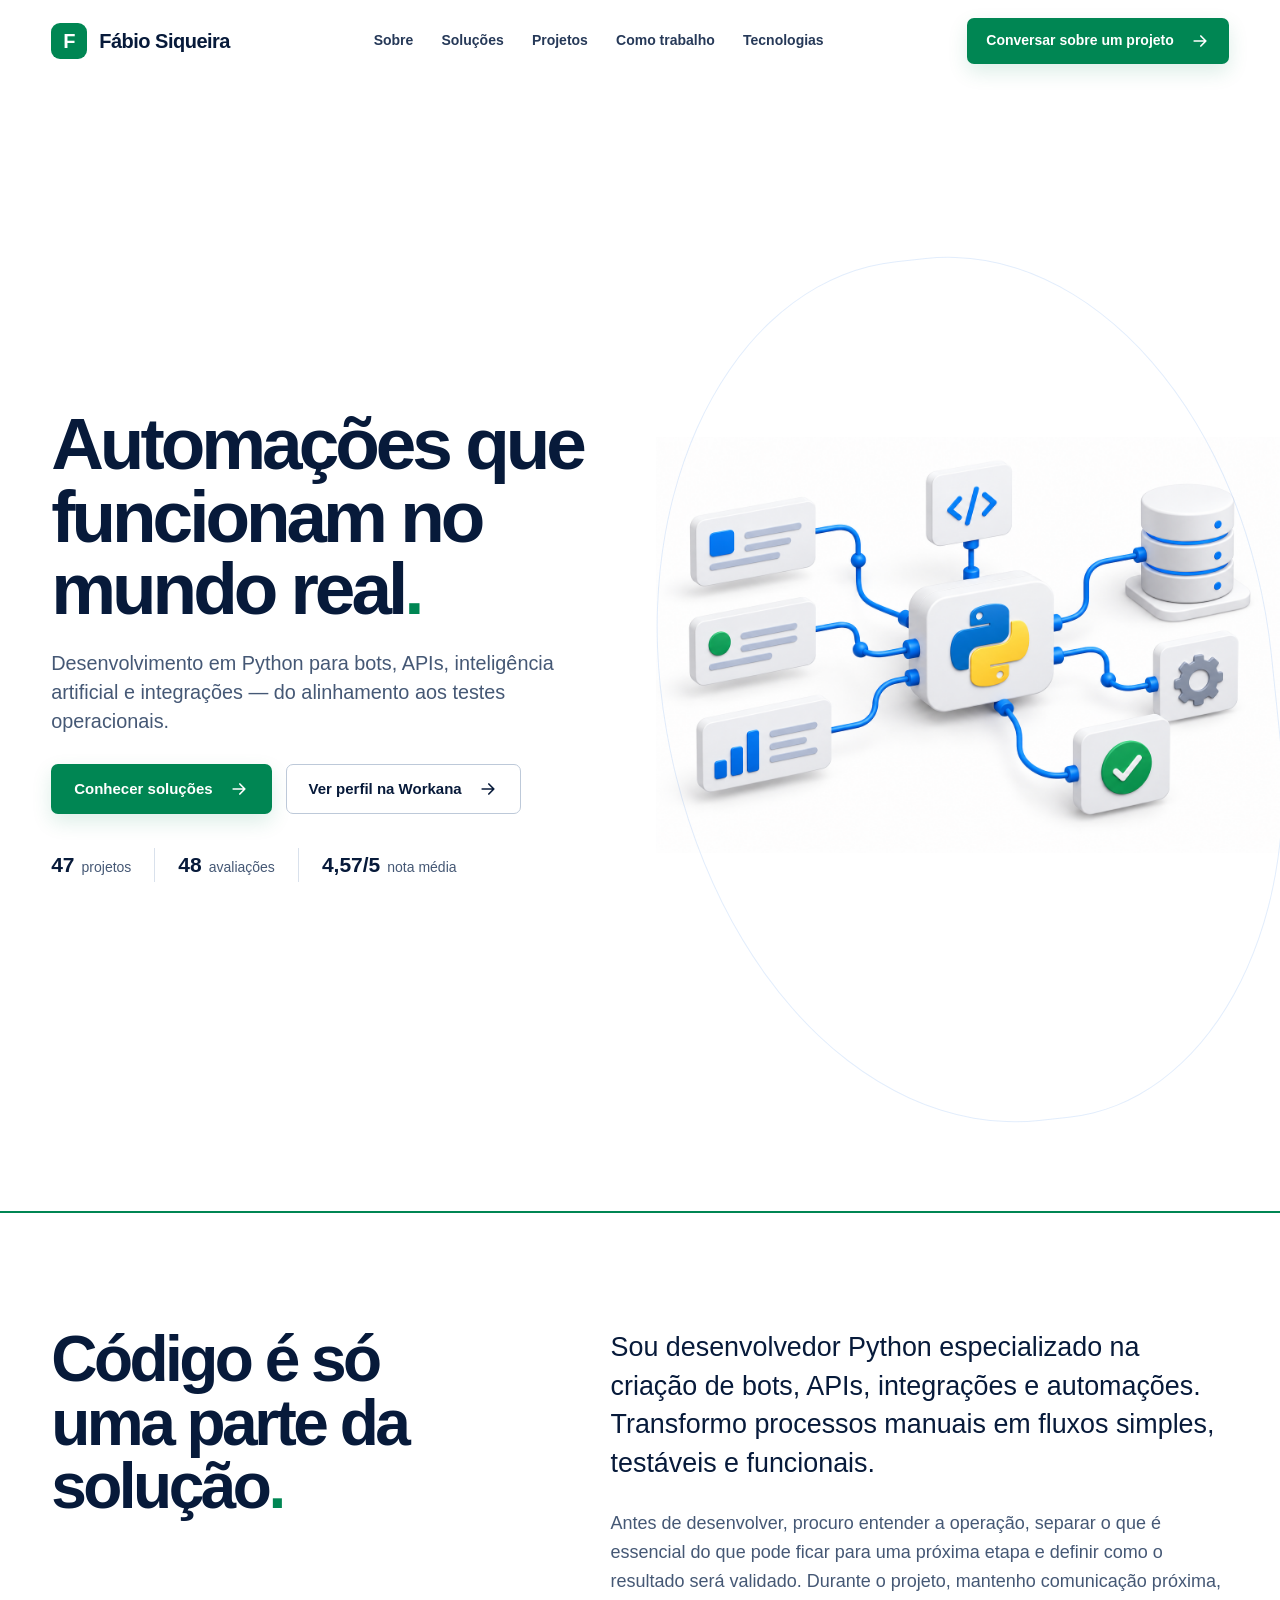
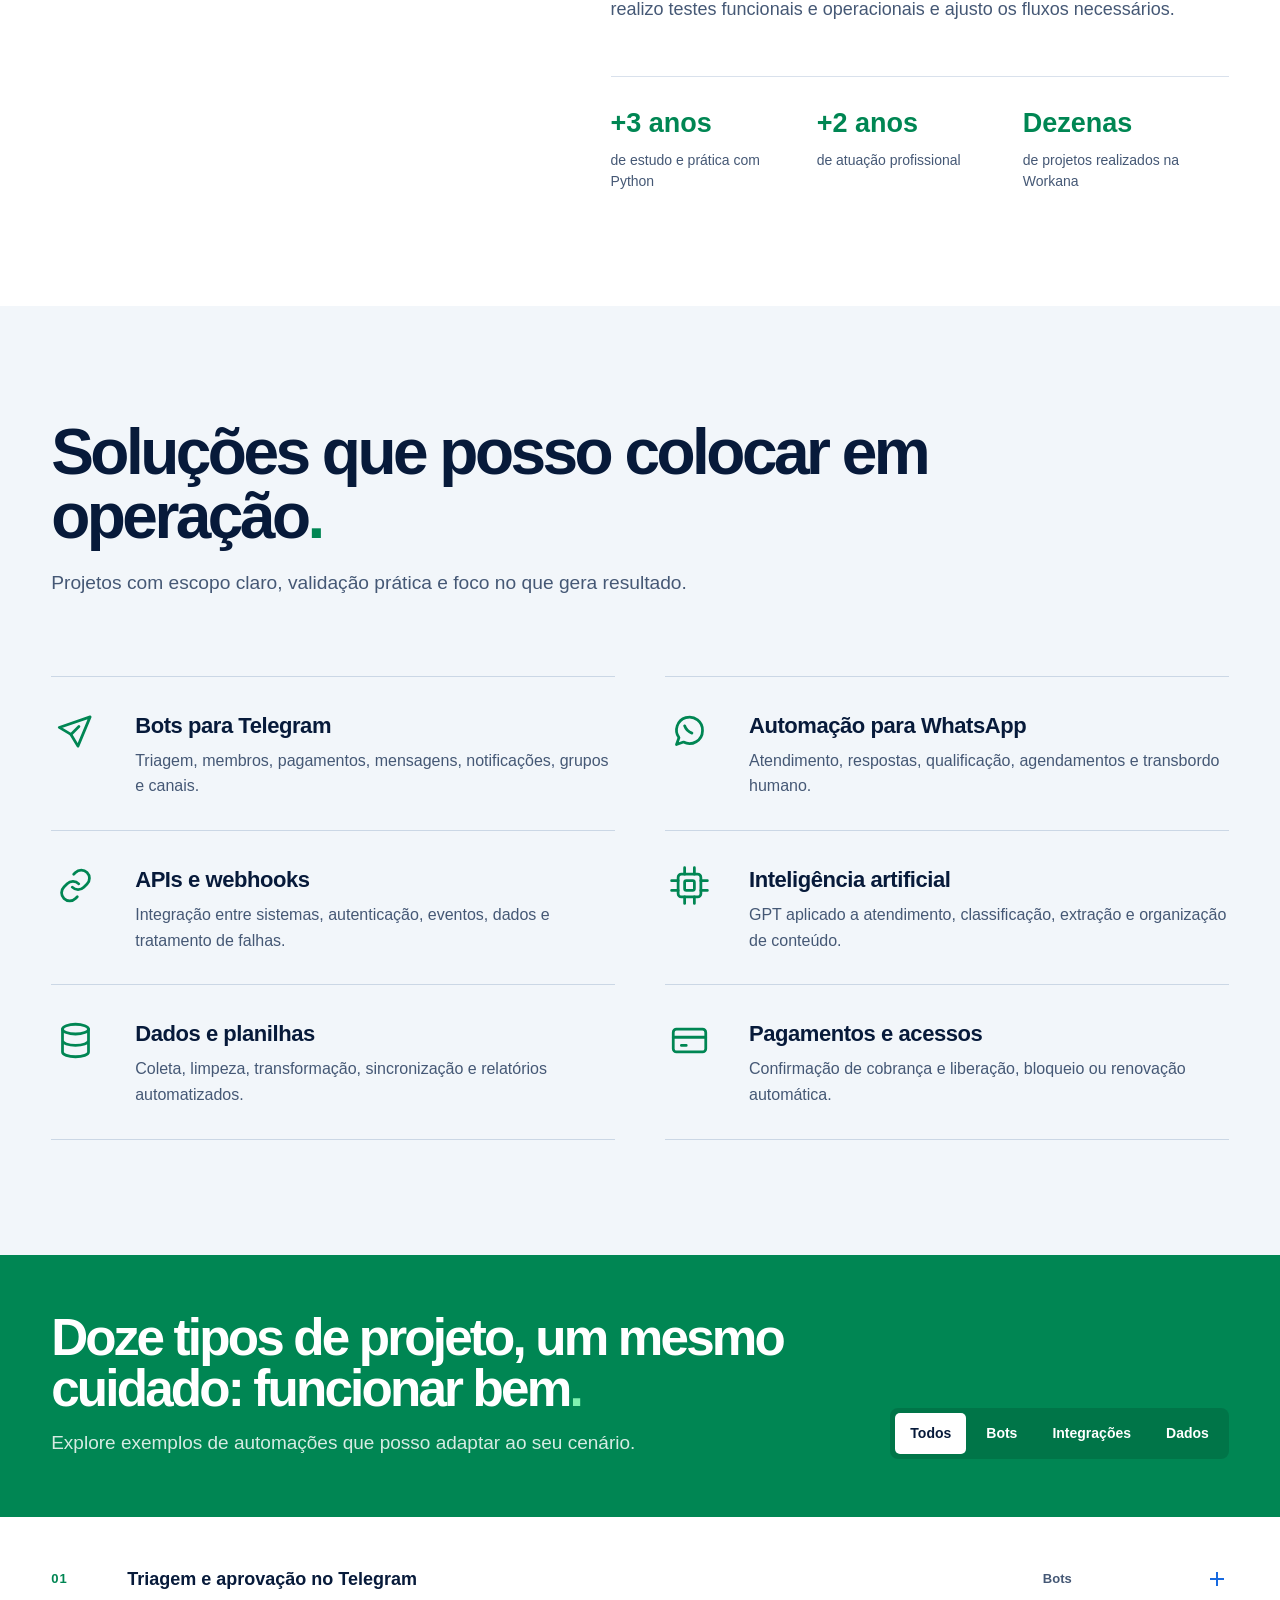
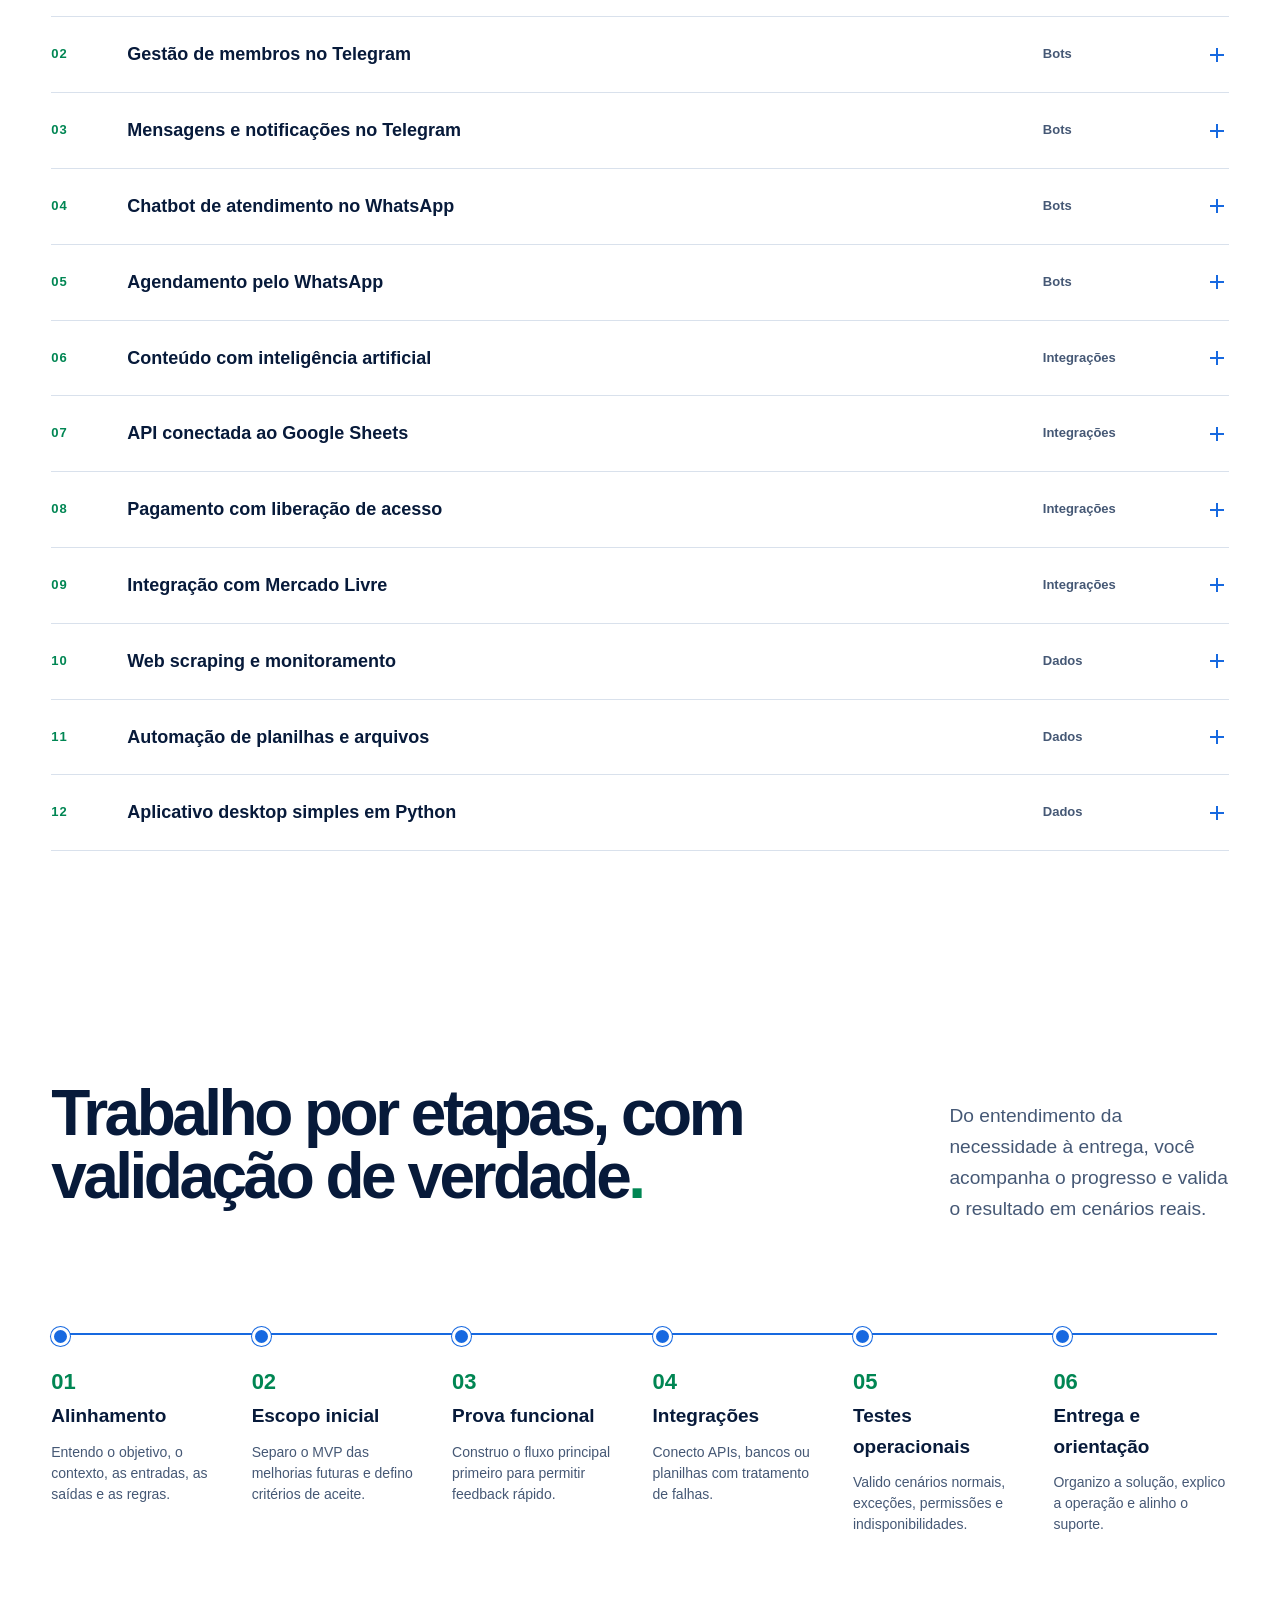
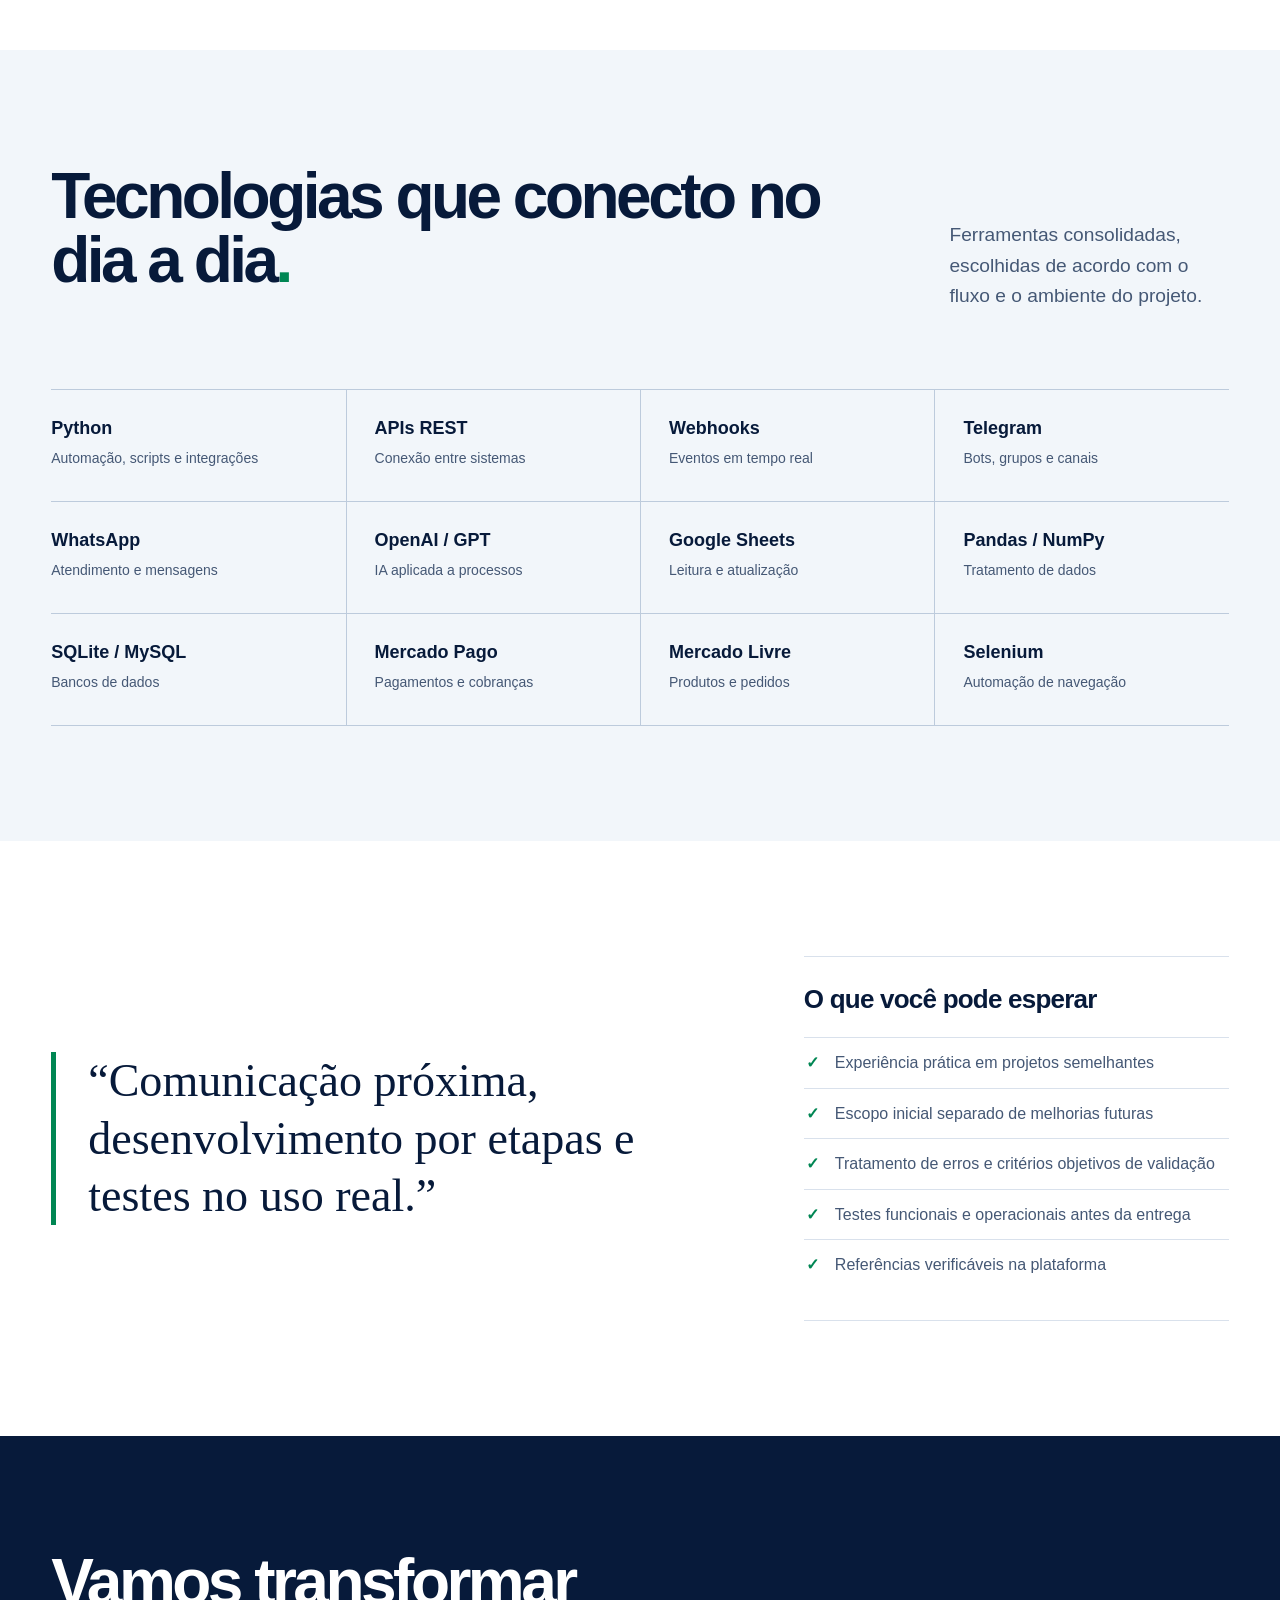
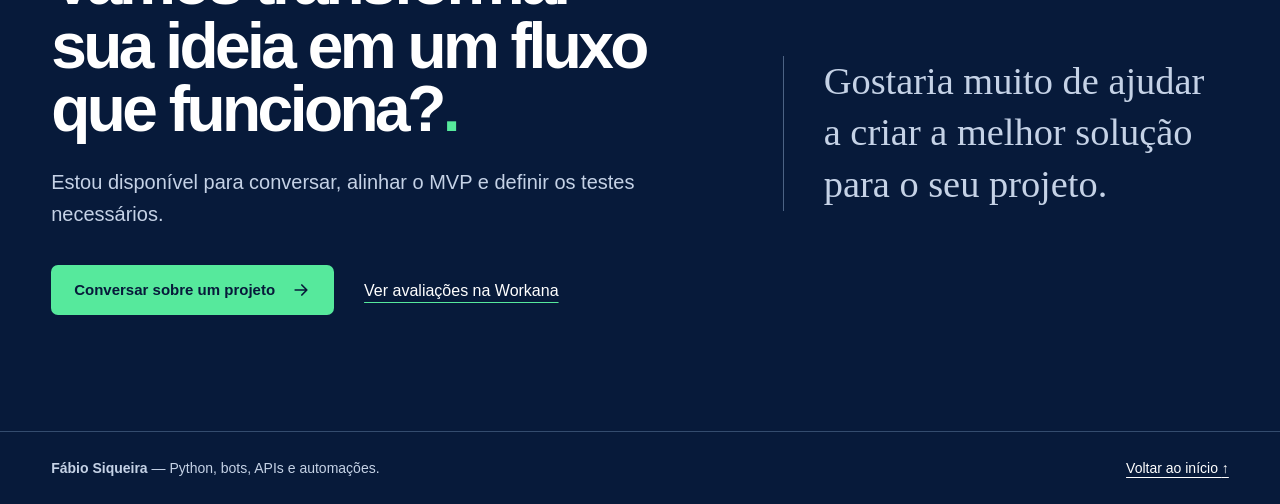
==== index.html @ c552a83d "Publica portfólio profissional" ====
<!doctype html>
<html lang="pt-BR">
  <head>
    <meta charset="UTF-8" />
    <meta name="viewport" content="width=device-width, initial-scale=1" />
    <meta
      name="description"
      content="Fábio Siqueira desenvolve bots, APIs, integrações e automações em Python, com testes funcionais e foco no uso real."
    />
    <meta name="theme-color" content="#ffffff" />
    <title>Fábio Siqueira — Python, bots, APIs e automações</title>
    <link rel="icon" href="data:image/svg+xml,<svg xmlns=%22http://www.w3.org/2000/svg%22 viewBox=%220 0 64 64%22><rect width=%2264%22 height=%2264%22 rx=%2214%22 fill=%22%2300814f%22/><path d=%22M19 17h26v8H28v8h14v8H28v15h-9z%22 fill=%22white%22/></svg>" />
    <link rel="preload" href="assets/hero-automacao.png" as="image" />
    <link rel="stylesheet" href="styles.css" />
    <script src="script.js" defer></script>
  </head>
  <body>
    <a class="skip-link" href="#conteudo">Pular para o conteúdo</a>

    <header class="site-header" data-header>
      <div class="container header-inner">
        <a class="brand" href="#inicio" aria-label="Fábio Siqueira — início">
          <span class="brand-mark" aria-hidden="true">F</span>
          <span>Fábio Siqueira</span>
        </a>

        <button class="menu-toggle" type="button" aria-expanded="false" aria-controls="menu-principal">
          <span></span><span></span><span></span>
          <span class="sr-only">Abrir menu</span>
        </button>

        <nav id="menu-principal" class="main-nav" aria-label="Navegação principal">
          <a href="#sobre">Sobre</a>
          <a href="#solucoes">Soluções</a>
          <a href="#projetos">Projetos</a>
          <a href="#processo">Como trabalho</a>
          <a href="#tecnologias">Tecnologias</a>
        </nav>

        <a
          class="button button-primary header-cta"
          href="https://www.workana.com/freelancer/496363b8f8a724adcb490c3fcae4b3bd"
          target="_blank"
          rel="noopener noreferrer"
        >
          Conversar sobre um projeto
          <svg viewBox="0 0 24 24" aria-hidden="true"><path d="M5 12h14M13 6l6 6-6 6" /></svg>
        </a>
      </div>
    </header>

    <main id="conteudo">
      <section id="inicio" class="hero section">
        <div class="container hero-grid">
          <div class="hero-copy reveal">
            <h1>Automações que funcionam no mundo real<span>.</span></h1>
            <p class="hero-lead">
              Desenvolvimento em Python para bots, APIs, inteligência artificial e integrações — do alinhamento aos testes operacionais.
            </p>
            <div class="hero-actions">
              <a class="button button-primary" href="#solucoes">
                Conhecer soluções
                <svg viewBox="0 0 24 24" aria-hidden="true"><path d="M5 12h14M13 6l6 6-6 6" /></svg>
              </a>
              <a
                class="button button-secondary"
                href="https://www.workana.com/freelancer/496363b8f8a724adcb490c3fcae4b3bd"
                target="_blank"
                rel="noopener noreferrer"
              >
                Ver perfil na Workana
                <svg viewBox="0 0 24 24" aria-hidden="true"><path d="M5 12h14M13 6l6 6-6 6" /></svg>
              </a>
            </div>
            <dl class="proof-list" aria-label="Indicadores do perfil">
              <div><dt>47</dt><dd>projetos</dd></div>
              <div><dt>48</dt><dd>avaliações</dd></div>
              <div><dt>4,57/5</dt><dd>nota média</dd></div>
            </dl>
          </div>

          <div class="hero-media reveal" data-delay="120">
            <img
              src="assets/hero-automacao.png"
              alt="Ilustração de um fluxo em Python conectado a API, banco de dados, análise e validação"
              width="1536"
              height="1024"
            />
          </div>
        </div>
        <div class="container hero-rule" aria-hidden="true"></div>
      </section>

      <section id="sobre" class="about section">
        <div class="container about-grid">
          <div class="section-title reveal">
            <h2>Código é só uma parte da solução<span>.</span></h2>
          </div>
          <div class="about-content reveal" data-delay="100">
            <p class="large-copy">
              Sou desenvolvedor Python especializado na criação de bots, APIs, integrações e automações. Transformo processos manuais em fluxos simples, testáveis e funcionais.
            </p>
            <p>
              Antes de desenvolver, procuro entender a operação, separar o que é essencial do que pode ficar para uma próxima etapa e definir como o resultado será validado. Durante o projeto, mantenho comunicação próxima, realizo testes funcionais e operacionais e ajusto os fluxos necessários.
            </p>
            <div class="about-facts">
              <div><strong>+3 anos</strong><span>de estudo e prática com Python</span></div>
              <div><strong>+2 anos</strong><span>de atuação profissional</span></div>
              <div><strong>Dezenas</strong><span>de projetos realizados na Workana</span></div>
            </div>
          </div>
        </div>
      </section>

      <section id="solucoes" class="solutions section section-cool">
        <div class="container">
          <div class="section-heading reveal">
            <h2>Soluções que posso colocar em operação<span>.</span></h2>
            <p>Projetos com escopo claro, validação prática e foco no que gera resultado.</p>
          </div>

          <div class="solution-list">
            <article class="solution-item reveal">
              <div class="line-icon" aria-hidden="true"><svg viewBox="0 0 24 24"><path d="m21 3-7.5 18-4.3-7.2L2 9.5 21 3Z"/><path d="m9.2 13.8 4.9-4.9"/></svg></div>
              <div><h3>Bots para Telegram</h3><p>Triagem, membros, pagamentos, mensagens, notificações, grupos e canais.</p></div>
            </article>
            <article class="solution-item reveal" data-delay="50">
              <div class="line-icon" aria-hidden="true"><svg viewBox="0 0 24 24"><path d="M20 11.5a8 8 0 0 1-11.7 7L4 20l1.5-4.2A8 8 0 1 1 20 11.5Z"/><path d="M9 8.5c.8 2.3 2.2 3.7 4.5 4.5"/></svg></div>
              <div><h3>Automação para WhatsApp</h3><p>Atendimento, respostas, qualificação, agendamentos e transbordo humano.</p></div>
            </article>
            <article class="solution-item reveal">
              <div class="line-icon" aria-hidden="true"><svg viewBox="0 0 24 24"><path d="M10 13a5 5 0 0 0 7.1.1l2-2a5 5 0 0 0-7.1-7.1l-1.1 1.1"/><path d="M14 11a5 5 0 0 0-7.1-.1l-2 2A5 5 0 0 0 12 20l1.1-1.1"/></svg></div>
              <div><h3>APIs e webhooks</h3><p>Integração entre sistemas, autenticação, eventos, dados e tratamento de falhas.</p></div>
            </article>
            <article class="solution-item reveal" data-delay="50">
              <div class="line-icon" aria-hidden="true"><svg viewBox="0 0 24 24"><rect x="5" y="5" width="14" height="14" rx="2"/><path d="M9 1v4m6-4v4m0 14v4m-6-4v4M1 9h4m14 0h4M1 15h4m14 0h4"/><rect x="9" y="9" width="6" height="6" rx="1"/></svg></div>
              <div><h3>Inteligência artificial</h3><p>GPT aplicado a atendimento, classificação, extração e organização de conteúdo.</p></div>
            </article>
            <article class="solution-item reveal">
              <div class="line-icon" aria-hidden="true"><svg viewBox="0 0 24 24"><ellipse cx="12" cy="5" rx="8" ry="3"/><path d="M4 5v7c0 1.7 3.6 3 8 3s8-1.3 8-3V5M4 12v7c0 1.7 3.6 3 8 3s8-1.3 8-3v-7"/></svg></div>
              <div><h3>Dados e planilhas</h3><p>Coleta, limpeza, transformação, sincronização e relatórios automatizados.</p></div>
            </article>
            <article class="solution-item reveal" data-delay="50">
              <div class="line-icon" aria-hidden="true"><svg viewBox="0 0 24 24"><rect x="2" y="5" width="20" height="14" rx="2"/><path d="M2 10h20M7 15h3"/></svg></div>
              <div><h3>Pagamentos e acessos</h3><p>Confirmação de cobrança e liberação, bloqueio ou renovação automática.</p></div>
            </article>
          </div>
        </div>
      </section>

      <section id="projetos" class="projects section">
        <div class="projects-intro">
          <div class="container projects-intro-inner">
            <div class="reveal">
              <h2>Doze tipos de projeto, um mesmo cuidado: funcionar bem<span>.</span></h2>
              <p>Explore exemplos de automações que posso adaptar ao seu cenário.</p>
            </div>
            <div class="filters reveal" role="group" aria-label="Filtrar projetos" data-delay="100">
              <button type="button" class="filter is-active" data-filter="todos" aria-pressed="true">Todos</button>
              <button type="button" class="filter" data-filter="bots" aria-pressed="false">Bots</button>
              <button type="button" class="filter" data-filter="integracoes" aria-pressed="false">Integrações</button>
              <button type="button" class="filter" data-filter="dados" aria-pressed="false">Dados</button>
            </div>
          </div>
        </div>

        <div class="container project-list" data-project-list>
          <article class="project-row reveal" data-category="bots">
            <button class="project-summary" type="button" aria-expanded="false">
              <span class="project-number">01</span><span class="project-name">Triagem e aprovação no Telegram</span><span class="project-category">Bots</span><span class="project-toggle" aria-hidden="true"></span>
            </button>
            <div class="project-details"><div><p>Recebe novos usuários, faz perguntas, valida respostas, aprova ou encaminha para análise humana e registra decisões.</p><ul><li>Formulário e regras de triagem</li><li>Alertas administrativos</li><li>Planilha ou banco de dados</li><li>Logs de decisão</li></ul></div></div>
          </article>
          <article class="project-row reveal" data-category="bots integracoes">
            <button class="project-summary" type="button" aria-expanded="false">
              <span class="project-number">02</span><span class="project-name">Gestão de membros no Telegram</span><span class="project-category">Bots</span><span class="project-toggle" aria-hidden="true"></span>
            </button>
            <div class="project-details"><div><p>Cadastra membros, verifica pagamentos, libera links, avisa sobre vencimentos e controla inadimplência.</p><ul><li>Mercado Pago ou Pix</li><li>Controle de acesso</li><li>Comandos administrativos</li><li>Alertas de renovação</li></ul></div></div>
          </article>
          <article class="project-row reveal" data-category="bots">
            <button class="project-summary" type="button" aria-expanded="false">
              <span class="project-number">03</span><span class="project-name">Mensagens e notificações no Telegram</span><span class="project-category">Bots</span><span class="project-toggle" aria-hidden="true"></span>
            </button>
            <div class="project-details"><div><p>Copia, filtra ou encaminha mensagens entre grupos e canais, com filas, horários e controle de falhas.</p><ul><li>Filtros e regras</li><li>Agendamentos</li><li>Novas tentativas</li><li>Painel ou comandos básicos</li></ul></div></div>
          </article>
          <article class="project-row reveal" data-category="bots integracoes">
            <button class="project-summary" type="button" aria-expanded="false">
              <span class="project-number">04</span><span class="project-name">Chatbot de atendimento no WhatsApp</span><span class="project-category">Bots</span><span class="project-toggle" aria-hidden="true"></span>
            </button>
            <div class="project-details"><div><p>Cria menus, responde dúvidas, consulta sistemas, identifica intenções e transfere casos especiais para uma pessoa.</p><ul><li>Evolution API ou API oficial</li><li>Integração com GPT</li><li>Histórico necessário</li><li>Testes com cenários reais</li></ul></div></div>
          </article>
          <article class="project-row reveal" data-category="bots integracoes">
            <button class="project-summary" type="button" aria-expanded="false">
              <span class="project-number">05</span><span class="project-name">Agendamento pelo WhatsApp</span><span class="project-category">Bots</span><span class="project-toggle" aria-hidden="true"></span>
            </button>
            <div class="project-details"><div><p>Apresenta serviços e horários, coleta dados, confirma, lembra ou cancela conforme as regras da operação.</p><ul><li>Google Agenda ou Calendly</li><li>Consulta de disponibilidade</li><li>Lembretes automáticos</li><li>Transbordo humano</li></ul></div></div>
          </article>
          <article class="project-row reveal" data-category="bots integracoes">
            <button class="project-summary" type="button" aria-expanded="false">
              <span class="project-number">06</span><span class="project-name">Conteúdo com inteligência artificial</span><span class="project-category">Integrações</span><span class="project-toggle" aria-hidden="true"></span>
            </button>
            <div class="project-details"><div><p>Recebe solicitações, aplica instruções de IA, valida a saída e permite aprovação humana antes do uso.</p><ul><li>OpenAI / GPT</li><li>Regras e padrões</li><li>Histórico e consumo</li><li>Tratamento de erros</li></ul></div></div>
          </article>
          <article class="project-row reveal" data-category="integracoes dados">
            <button class="project-summary" type="button" aria-expanded="false">
              <span class="project-number">07</span><span class="project-name">API conectada ao Google Sheets</span><span class="project-category">Integrações</span><span class="project-toggle" aria-hidden="true"></span>
            </button>
            <div class="project-details"><div><p>Busca, valida e transforma dados de uma API para atualizar planilhas automaticamente, sem duplicidades.</p><ul><li>Execução programada</li><li>Validação de registros</li><li>Alertas de erro</li><li>Log de cada atualização</li></ul></div></div>
          </article>
          <article class="project-row reveal" data-category="integracoes bots">
            <button class="project-summary" type="button" aria-expanded="false">
              <span class="project-number">08</span><span class="project-name">Pagamento com liberação de acesso</span><span class="project-category">Integrações</span><span class="project-toggle" aria-hidden="true"></span>
            </button>
            <div class="project-details"><div><p>Valida pagamentos recebidos por webhook e libera acesso a grupo, canal, conteúdo ou serviço.</p><ul><li>Status e valor da cobrança</li><li>Mercado Pago e Pix</li><li>Vencidos e cancelados</li><li>Avisos para cliente e administrador</li></ul></div></div>
          </article>
          <article class="project-row reveal" data-category="integracoes dados">
            <button class="project-summary" type="button" aria-expanded="false">
              <span class="project-number">09</span><span class="project-name">Integração com Mercado Livre</span><span class="project-category">Integrações</span><span class="project-toggle" aria-hidden="true"></span>
            </button>
            <div class="project-details"><div><p>Consulta e sincroniza anúncios, produtos, pedidos, preços ou estoques usando os recursos permitidos pela API.</p><ul><li>Autenticação e renovação</li><li>Planilhas ou banco de dados</li><li>Relatórios e alertas</li><li>Rotinas automatizadas</li></ul></div></div>
          </article>
          <article class="project-row reveal" data-category="dados integracoes">
            <button class="project-summary" type="button" aria-expanded="false">
              <span class="project-number">10</span><span class="project-name">Web scraping e monitoramento</span><span class="project-category">Dados</span><span class="project-toggle" aria-hidden="true"></span>
            </button>
            <div class="project-details"><div><p>Coleta dados públicos de páginas acessíveis, detecta mudanças e entrega resultados organizados.</p><ul><li>Selenium, Beautiful Soup ou Requests</li><li>CSV, Excel, JSON ou banco</li><li>Agendamentos e alertas</li><li>Controle de duplicidades</li></ul></div></div>
          </article>
          <article class="project-row reveal" data-category="dados">
            <button class="project-summary" type="button" aria-expanded="false">
              <span class="project-number">11</span><span class="project-name">Automação de planilhas e arquivos</span><span class="project-category">Dados</span><span class="project-toggle" aria-hidden="true"></span>
            </button>
            <div class="project-details"><div><p>Limpa, padroniza, cruza e consolida dados para eliminar tarefas repetitivas e gerar relatórios.</p><ul><li>Excel, CSV e JSON</li><li>Pandas e NumPy</li><li>Validação de informações</li><li>Rotina repetível pelo cliente</li></ul></div></div>
          </article>
          <article class="project-row reveal" data-category="dados integracoes">
            <button class="project-summary" type="button" aria-expanded="false">
              <span class="project-number">12</span><span class="project-name">Aplicativo desktop simples em Python</span><span class="project-category">Dados</span><span class="project-toggle" aria-hidden="true"></span>
            </button>
            <div class="project-details"><div><p>Oferece uma interface local para selecionar arquivos, executar automações, acompanhar resultados e salvar configurações.</p><ul><li>Tkinter ou PyQt</li><li>Relatórios e arquivos</li><li>Configurações locais</li><li>Empacotamento quando viável</li></ul></div></div>
          </article>
          <p class="empty-state" hidden>Nenhum projeto encontrado neste filtro.</p>
        </div>
      </section>

      <section id="processo" class="process section">
        <div class="container">
          <div class="section-heading process-heading reveal">
            <h2>Trabalho por etapas, com validação de verdade<span>.</span></h2>
            <p>Do entendimento da necessidade à entrega, você acompanha o progresso e valida o resultado em cenários reais.</p>
          </div>

          <ol class="process-list">
            <li class="reveal"><span class="step-number">01</span><h3>Alinhamento</h3><p>Entendo o objetivo, o contexto, as entradas, as saídas e as regras.</p></li>
            <li class="reveal" data-delay="50"><span class="step-number">02</span><h3>Escopo inicial</h3><p>Separo o MVP das melhorias futuras e defino critérios de aceite.</p></li>
            <li class="reveal" data-delay="100"><span class="step-number">03</span><h3>Prova funcional</h3><p>Construo o fluxo principal primeiro para permitir feedback rápido.</p></li>
            <li class="reveal" data-delay="150"><span class="step-number">04</span><h3>Integrações</h3><p>Conecto APIs, bancos ou planilhas com tratamento de falhas.</p></li>
            <li class="reveal" data-delay="200"><span class="step-number">05</span><h3>Testes operacionais</h3><p>Valido cenários normais, exceções, permissões e indisponibilidades.</p></li>
            <li class="reveal" data-delay="250"><span class="step-number">06</span><h3>Entrega e orientação</h3><p>Organizo a solução, explico a operação e alinho o suporte.</p></li>
          </ol>
        </div>
      </section>

      <section id="tecnologias" class="technology section section-cool">
        <div class="container">
          <div class="section-heading technology-heading reveal">
            <h2>Tecnologias que conecto no dia a dia<span>.</span></h2>
            <p>Ferramentas consolidadas, escolhidas de acordo com o fluxo e o ambiente do projeto.</p>
          </div>
          <ul class="technology-index reveal" aria-label="Tecnologias e plataformas">
            <li><strong>Python</strong><span>Automação, scripts e integrações</span></li>
            <li><strong>APIs REST</strong><span>Conexão entre sistemas</span></li>
            <li><strong>Webhooks</strong><span>Eventos em tempo real</span></li>
            <li><strong>Telegram</strong><span>Bots, grupos e canais</span></li>
            <li><strong>WhatsApp</strong><span>Atendimento e mensagens</span></li>
            <li><strong>OpenAI / GPT</strong><span>IA aplicada a processos</span></li>
            <li><strong>Google Sheets</strong><span>Leitura e atualização</span></li>
            <li><strong>Pandas / NumPy</strong><span>Tratamento de dados</span></li>
            <li><strong>SQLite / MySQL</strong><span>Bancos de dados</span></li>
            <li><strong>Mercado Pago</strong><span>Pagamentos e cobranças</span></li>
            <li><strong>Mercado Livre</strong><span>Produtos e pedidos</span></li>
            <li><strong>Selenium</strong><span>Automação de navegação</span></li>
          </ul>
        </div>
      </section>

      <section class="confidence section">
        <div class="container confidence-grid">
          <blockquote class="reveal">“Comunicação próxima, desenvolvimento por etapas e testes no uso real.”</blockquote>
          <div class="confidence-copy reveal" data-delay="100">
            <h2>O que você pode esperar</h2>
            <ul>
              <li>Experiência prática em projetos semelhantes</li>
              <li>Escopo inicial separado de melhorias futuras</li>
              <li>Tratamento de erros e critérios objetivos de validação</li>
              <li>Testes funcionais e operacionais antes da entrega</li>
              <li>Referências verificáveis na plataforma</li>
            </ul>
          </div>
        </div>
      </section>

      <section id="contato" class="contact section">
        <div class="container contact-grid">
          <div class="reveal">
            <h2>Vamos transformar sua ideia em um fluxo que funciona?</h2>
            <p>Estou disponível para conversar, alinhar o MVP e definir os testes necessários.</p>
            <div class="contact-actions">
              <a
                class="button button-light"
                href="https://www.workana.com/freelancer/496363b8f8a724adcb490c3fcae4b3bd"
                target="_blank"
                rel="noopener noreferrer"
              >
                Conversar sobre um projeto
                <svg viewBox="0 0 24 24" aria-hidden="true"><path d="M5 12h14M13 6l6 6-6 6" /></svg>
              </a>
              <a class="text-link" href="https://www.workana.com/freelancer/496363b8f8a724adcb490c3fcae4b3bd" target="_blank" rel="noopener noreferrer">Ver avaliações na Workana</a>
            </div>
          </div>
          <p class="contact-statement reveal" data-delay="100">Gostaria muito de ajudar a criar a melhor solução para o seu projeto.</p>
        </div>
      </section>
    </main>

    <footer class="site-footer">
      <div class="container footer-inner">
        <p><strong>Fábio Siqueira</strong> — Python, bots, APIs e automações.</p>
        <a href="#inicio">Voltar ao início <span aria-hidden="true">↑</span></a>
      </div>
    </footer>
  </body>
</html>
---- styles.css ----
:root {
  --ink: #071a3a;
  --ink-soft: #455875;
  --green: #008653;
  --green-dark: #006f45;
  --blue: #1769e0;
  --line: #d9e1ec;
  --cool: #f2f6fa;
  --white: #ffffff;
  --container: 1380px;
  --gutter: clamp(20px, 4vw, 64px);
  --display: "Arial Narrow", "Aptos Display", "Segoe UI Variable Display", sans-serif;
  --body: "Segoe UI Variable Text", "Segoe UI", Inter, Arial, sans-serif;
}

* { box-sizing: border-box; }
html { scroll-behavior: smooth; scroll-padding-top: 90px; }
body {
  margin: 0;
  min-width: 320px;
  background: var(--white);
  color: var(--ink);
  font-family: var(--body);
  font-size: 16px;
  line-height: 1.6;
  -webkit-font-smoothing: antialiased;
}

img { max-width: 100%; display: block; }
a { color: inherit; }
button, a { -webkit-tap-highlight-color: transparent; }
button { font: inherit; }
:focus-visible { outline: 3px solid rgba(23, 105, 224, .35); outline-offset: 3px; }
.sr-only { position: absolute; width: 1px; height: 1px; padding: 0; margin: -1px; overflow: hidden; clip: rect(0,0,0,0); white-space: nowrap; border: 0; }
.skip-link { position: fixed; left: 16px; top: 12px; z-index: 100; transform: translateY(-150%); background: var(--ink); color: white; padding: 10px 14px; border-radius: 6px; }
.skip-link:focus { transform: translateY(0); }
.container { width: min(100%, var(--container)); margin-inline: auto; padding-inline: var(--gutter); }
.section { padding-block: clamp(76px, 9vw, 132px); }
.section-cool { background: var(--cool); }

.site-header {
  position: sticky;
  top: 0;
  z-index: 50;
  height: 82px;
  display: flex;
  align-items: center;
  background: rgba(255, 255, 255, .94);
  border-bottom: 1px solid transparent;
  backdrop-filter: blur(14px);
  transition: border-color .2s, box-shadow .2s;
}
.site-header.is-scrolled { border-color: var(--line); box-shadow: 0 10px 30px rgba(7, 26, 58, .05); }
.header-inner { display: flex; align-items: center; gap: 38px; }
.brand { display: inline-flex; align-items: center; gap: 12px; text-decoration: none; font-weight: 760; letter-spacing: -.025em; font-size: 20px; white-space: nowrap; }
.brand-mark { display: grid; place-items: center; width: 36px; aspect-ratio: 1; border-radius: 9px; background: var(--green); color: white; font-weight: 800; }
.main-nav { display: flex; gap: clamp(18px, 2.2vw, 34px); margin-inline: auto; }
.main-nav a { position: relative; color: #263958; text-decoration: none; font-size: 14px; font-weight: 610; }
.main-nav a::after { content: ""; position: absolute; inset: auto 0 -7px; height: 2px; background: var(--green); transform: scaleX(0); transform-origin: left; transition: transform .2s; }
.main-nav a:hover::after, .main-nav a:focus-visible::after { transform: scaleX(1); }
.menu-toggle { display: none; width: 44px; height: 44px; padding: 10px; border: 0; background: transparent; }
.menu-toggle > span:not(.sr-only) { display: block; width: 23px; height: 2px; margin: 5px auto; background: var(--ink); transition: transform .2s, opacity .2s; }

.button { min-height: 50px; display: inline-flex; align-items: center; justify-content: center; gap: 16px; padding: 13px 22px; border: 1px solid transparent; border-radius: 7px; text-decoration: none; font-size: 15px; font-weight: 720; line-height: 1.2; transition: transform .18s, background-color .18s, border-color .18s, box-shadow .18s; }
.button svg { width: 20px; height: 20px; fill: none; stroke: currentColor; stroke-width: 2; stroke-linecap: round; stroke-linejoin: round; transition: transform .18s; }
.button:hover { transform: translateY(-2px); }
.button:hover svg { transform: translateX(3px); }
.button-primary { color: white; background: var(--green); box-shadow: 0 8px 20px rgba(0, 134, 83, .14); }
.button-primary:hover { background: var(--green-dark); box-shadow: 0 12px 26px rgba(0, 134, 83, .2); }
.button-secondary { color: var(--ink); background: white; border-color: #bdc9d9; }
.button-secondary:hover { border-color: var(--ink); }
.header-cta { min-height: 46px; padding: 11px 18px; font-size: 14px; }

h1, h2, h3, p { margin-top: 0; }
h1, h2 { font-family: var(--display); letter-spacing: -.055em; line-height: .99; }
h1 { max-width: 760px; margin-bottom: 24px; font-size: clamp(58px, 5.7vw, 88px); font-weight: 860; }
h2 { font-size: clamp(45px, 5vw, 75px); font-weight: 840; }
h1 span, h2 span { color: var(--green); }
.section-heading { max-width: 980px; margin-bottom: clamp(46px, 6vw, 82px); }
.section-heading h2 { margin-bottom: 20px; }
.section-heading > p { max-width: 670px; margin-bottom: 0; color: var(--ink-soft); font-size: clamp(18px, 1.5vw, 23px); }

.hero { padding-top: clamp(38px, 4vw, 62px); padding-bottom: 0; overflow: hidden; }
.hero-grid { display: grid; grid-template-columns: minmax(0, 1fr) minmax(470px, 1fr); align-items: center; min-height: 650px; gap: clamp(18px, 2.5vw, 42px); }
.hero-copy { position: relative; z-index: 1; min-width: 0; }
.hero-lead { max-width: 640px; margin-bottom: 29px; color: var(--ink-soft); font-size: clamp(19px, 1.55vw, 24px); line-height: 1.45; }
.hero-actions { display: flex; flex-wrap: wrap; gap: 14px; }
.proof-list { display: flex; margin: 34px 0 0; padding: 0; }
.proof-list div { display: flex; align-items: baseline; gap: 7px; padding: 0 23px; border-left: 1px solid var(--line); }
.proof-list div:first-child { padding-left: 0; border: 0; }
.proof-list dt { font-size: 21px; font-weight: 800; }
.proof-list dd { margin: 0; color: var(--ink-soft); font-size: 14px; }
.hero-media { position: relative; margin-right: -4vw; }
.hero-media::after { content: ""; position: absolute; inset: 12% 1% 3%; z-index: -1; border: 1px solid rgba(23, 105, 224, .12); border-radius: 48% 52% 43% 57%; transform: rotate(-6deg); }
.hero-media img { width: 100%; object-fit: contain; mix-blend-mode: multiply; }
.hero-rule { margin-top: 54px; border-bottom: 2px solid var(--green); }

.about-grid { display: grid; grid-template-columns: .85fr 1.15fr; gap: clamp(50px, 8vw, 140px); }
.section-title h2 { max-width: 640px; margin: 0; }
.large-copy { color: var(--ink); font-size: clamp(23px, 2.1vw, 32px); line-height: 1.43; font-weight: 500; }
.about-content > p:not(.large-copy) { max-width: 760px; color: var(--ink-soft); font-size: 18px; }
.about-facts { display: grid; grid-template-columns: repeat(3, 1fr); margin-top: 52px; border-top: 1px solid var(--line); }
.about-facts div { padding: 25px 20px 0 0; }
.about-facts strong, .about-facts span { display: block; }
.about-facts strong { color: var(--green); font-size: 27px; }
.about-facts span { margin-top: 5px; color: var(--ink-soft); font-size: 14px; line-height: 1.45; }

.solution-list { display: grid; grid-template-columns: repeat(2, 1fr); column-gap: 50px; }
.solution-item { display: grid; grid-template-columns: 62px 1fr; gap: 22px; padding: 31px 0; border-top: 1px solid #cbd7e5; }
.solution-item:nth-last-child(-n + 2) { border-bottom: 1px solid #cbd7e5; }
.line-icon { width: 48px; height: 48px; display: grid; place-items: center; color: var(--green); }
.line-icon svg { width: 39px; height: 39px; fill: none; stroke: currentColor; stroke-width: 1.7; stroke-linecap: round; stroke-linejoin: round; }
.solution-item h3 { margin-bottom: 5px; font-size: 22px; letter-spacing: -.02em; }
.solution-item p { max-width: 520px; margin: 0; color: var(--ink-soft); }

.projects { padding-top: 0; }
.projects-intro { margin-bottom: 25px; padding-block: 58px; color: white; background: var(--green); }
.projects-intro-inner { display: grid; grid-template-columns: 1fr auto; align-items: end; gap: 50px; }
.projects-intro h2 { max-width: 900px; margin-bottom: 14px; font-size: clamp(39px, 4vw, 62px); }
.projects-intro h2 span { color: #7ff1b0; }
.projects-intro p { margin: 0; color: rgba(255, 255, 255, .84); font-size: 19px; }
.filters { display: flex; gap: 5px; padding: 5px; background: rgba(0, 0, 0, .13); border-radius: 8px; }
.filter { padding: 9px 15px; border: 0; border-radius: 5px; color: white; background: transparent; font-size: 14px; font-weight: 700; cursor: pointer; }
.filter:hover { background: rgba(255, 255, 255, .13); }
.filter.is-active { color: var(--ink); background: white; }
.project-row { border-bottom: 1px solid var(--line); }
.project-row.is-hidden { display: none; }
.project-summary { width: 100%; display: grid; grid-template-columns: 60px minmax(0, 1fr) 140px 30px; align-items: center; gap: 16px; padding: 23px 0; border: 0; color: var(--ink); background: white; text-align: left; cursor: pointer; }
.project-summary:hover .project-name { color: var(--green); }
.project-number { color: var(--green); font-size: 13px; font-weight: 800; letter-spacing: .08em; }
.project-name { font-size: 18px; font-weight: 740; transition: color .18s; }
.project-category { color: var(--ink-soft); font-size: 13px; font-weight: 650; }
.project-toggle { position: relative; width: 24px; height: 24px; justify-self: end; }
.project-toggle::before, .project-toggle::after { content: ""; position: absolute; top: 11px; left: 5px; width: 14px; height: 2px; background: var(--blue); transition: transform .2s; }
.project-toggle::after { transform: rotate(90deg); }
.project-summary[aria-expanded="true"] .project-toggle::after { transform: rotate(0); }
.project-details { display: grid; grid-template-rows: 0fr; transition: grid-template-rows .3s ease; }
.project-details > div { overflow: hidden; display: grid; grid-template-columns: 1fr 1fr; gap: 40px; padding: 0 186px 0 76px; color: var(--ink-soft); }
.project-summary[aria-expanded="true"] + .project-details { grid-template-rows: 1fr; }
.project-summary[aria-expanded="true"] + .project-details > div { padding-bottom: 28px; }
.project-details p { margin: 0; font-size: 17px; }
.project-details ul { margin: 0; padding-left: 20px; columns: 2; font-size: 14px; }
.project-details li { margin-bottom: 4px; break-inside: avoid; }
.empty-state { margin-top: 30px; color: var(--ink-soft); text-align: center; }

.process { overflow: hidden; }
.process-heading { display: grid; grid-template-columns: 1.5fr .5fr; align-items: end; max-width: none; gap: 60px; }
.process-heading p { padding-bottom: 4px; }
.process-list { position: relative; display: grid; grid-template-columns: repeat(6, 1fr); gap: 25px; margin: 0; padding: 45px 0 0; list-style: none; }
.process-list::before { content: ""; position: absolute; top: 28px; left: 1%; right: 1%; height: 2px; background: var(--blue); }
.process-list li { position: relative; padding-top: 14px; }
.process-list li::before { content: ""; position: absolute; top: -23px; left: 0; width: 13px; height: 13px; border: 3px solid white; border-radius: 50%; background: var(--blue); box-shadow: 0 0 0 1px var(--blue); }
.step-number { display: block; color: var(--green); font-size: 22px; font-weight: 820; }
.process-list h3 { margin: 2px 0 10px; font-size: 19px; }
.process-list p { margin: 0; color: var(--ink-soft); font-size: 14px; line-height: 1.5; }

.technology-heading { display: grid; grid-template-columns: 1.5fr .5fr; align-items: end; max-width: none; gap: 60px; }
.technology-index { display: grid; grid-template-columns: repeat(4, 1fr); margin: 0; padding: 0; border-top: 1px solid #bdcbdc; list-style: none; }
.technology-index li { min-height: 112px; padding: 24px 28px 22px 0; border-bottom: 1px solid #bdcbdc; }
.technology-index li:not(:nth-child(4n + 1)) { padding-left: 28px; border-left: 1px solid #bdcbdc; }
.technology-index strong, .technology-index span { display: block; }
.technology-index strong { color: var(--ink); font-size: 18px; }
.technology-index span { margin-top: 4px; color: var(--ink-soft); font-size: 14px; }

.confidence-grid { display: grid; grid-template-columns: 1.2fr .8fr; align-items: center; gap: clamp(55px, 9vw, 150px); }
blockquote { margin: 0; padding-left: 32px; border-left: 5px solid var(--green); color: var(--ink); font-family: Georgia, serif; font-size: clamp(32px, 3.6vw, 56px); line-height: 1.25; }
.confidence-copy { padding-block: 30px; border-block: 1px solid var(--line); }
.confidence-copy h2 { margin-bottom: 24px; font-family: var(--body); font-size: 26px; letter-spacing: -.03em; }
.confidence-copy ul { margin: 0; padding: 0; list-style: none; }
.confidence-copy li { position: relative; padding: 12px 0 12px 31px; border-top: 1px solid var(--line); color: var(--ink-soft); }
.confidence-copy li::before { content: "✓"; position: absolute; left: 2px; color: var(--green); font-weight: 800; }

.contact { color: white; background: var(--ink); }
.contact-grid { display: grid; grid-template-columns: 1.15fr .85fr; align-items: center; gap: clamp(60px, 10vw, 160px); }
.contact h2 { max-width: 780px; margin-bottom: 25px; color: white; }
.contact h2::after { content: "."; color: #56e99c; }
.contact p { color: #c5d2e6; font-size: 20px; }
.contact-actions { display: flex; align-items: center; flex-wrap: wrap; gap: 30px; margin-top: 35px; }
.button-light { color: var(--ink); background: #56e99c; }
.button-light:hover { background: #7df2b2; }
.text-link { color: white; text-underline-offset: 6px; text-decoration-color: #56e99c; }
.contact-statement { margin: 0; padding-left: 40px; border-left: 1px solid #4c6384; font-family: Georgia, serif; font-size: clamp(28px, 3vw, 46px) !important; line-height: 1.35; }
.site-footer { color: #c5d2e6; background: var(--ink); }
.footer-inner { display: flex; justify-content: space-between; gap: 30px; padding-block: 25px; border-top: 1px solid #344c6e; }
.footer-inner p { margin: 0; font-size: 14px; }
.footer-inner a { color: white; font-size: 14px; text-underline-offset: 4px; }

.reveal { opacity: 0; transform: translateY(22px); transition: opacity .65s ease, transform .65s ease; transition-delay: var(--delay, 0ms); }
.reveal.is-visible { opacity: 1; transform: translateY(0); }

@media (max-width: 1120px) {
  .header-cta { display: none; }
  .main-nav { margin-left: auto; margin-right: 0; }
  .hero-grid { grid-template-columns: 1fr 1fr; min-height: 590px; }
  .proof-list { flex-wrap: wrap; row-gap: 10px; }
  .proof-list div { padding-inline: 14px; }
  .process-list { grid-template-columns: repeat(3, 1fr); row-gap: 50px; }
  .process-list::before { display: none; }
  .process-list li { padding-top: 15px; border-top: 2px solid var(--blue); }
  .process-list li::before { top: -8px; }
  .technology-index { grid-template-columns: repeat(3, 1fr); }
  .technology-index li:not(:nth-child(4n + 1)) { padding-left: 0; border-left: 0; }
  .technology-index li:not(:nth-child(3n + 1)) { padding-left: 24px; border-left: 1px solid #bdcbdc; }
}

@media (max-width: 820px) {
  html { scroll-padding-top: 70px; }
  .site-header { height: 70px; }
  .header-inner { justify-content: space-between; }
  .menu-toggle { display: block; margin-left: auto; cursor: pointer; }
  .menu-toggle[aria-expanded="true"] > span:nth-child(1) { transform: translateY(7px) rotate(45deg); }
  .menu-toggle[aria-expanded="true"] > span:nth-child(2) { opacity: 0; }
  .menu-toggle[aria-expanded="true"] > span:nth-child(3) { transform: translateY(-7px) rotate(-45deg); }
  .main-nav { position: absolute; top: 69px; left: 0; right: 0; display: grid; gap: 0; padding: 10px var(--gutter) 20px; border-bottom: 1px solid var(--line); background: white; box-shadow: 0 18px 30px rgba(7, 26, 58, .08); transform: translateY(-130%); opacity: 0; pointer-events: none; transition: transform .25s, opacity .2s; }
  .main-nav.is-open { transform: translateY(0); opacity: 1; pointer-events: auto; }
  .main-nav a { padding: 12px 0; font-size: 16px; }
  .main-nav a::after { display: none; }
  .hero-grid { grid-template-columns: 1fr; min-height: auto; }
  .hero-copy { order: 1; }
  .hero-media { order: 2; margin: 25px -8vw -4vw; }
  .hero-media img { max-height: 500px; }
  .about-grid, .contact-grid, .confidence-grid { grid-template-columns: 1fr; }
  .about-facts { grid-template-columns: repeat(3, 1fr); }
  .solution-list { grid-template-columns: 1fr; }
  .solution-item:nth-last-child(2) { border-bottom: 0; }
  .projects-intro-inner { grid-template-columns: 1fr; align-items: start; }
  .filters { width: fit-content; }
  .project-summary { grid-template-columns: 42px minmax(0, 1fr) 28px; }
  .project-category { display: none; }
  .project-details > div { grid-template-columns: 1fr; gap: 14px; padding-inline: 58px 10px; }
  .process-heading, .technology-heading { grid-template-columns: 1fr; align-items: start; gap: 0; }
  .process-list { grid-template-columns: repeat(2, 1fr); }
  .technology-index { grid-template-columns: repeat(2, 1fr); }
  .technology-index li:not(:nth-child(3n + 1)) { padding-left: 0; border-left: 0; }
  .technology-index li:nth-child(even) { padding-left: 22px; border-left: 1px solid #bdcbdc; }
  .contact-statement { padding-left: 0; padding-top: 35px; border-left: 0; border-top: 1px solid #4c6384; }
}

@media (max-width: 560px) {
  :root { --gutter: 20px; }
  .section { padding-block: 72px; }
  .brand { font-size: 18px; }
  .brand-mark { width: 33px; border-radius: 8px; }
  h1 { max-width: 100%; font-size: clamp(45px, 13vw, 52px); }
  h2 { font-size: clamp(39px, 12.5vw, 56px); }
  .hero { padding-top: 54px; }
  .hero-lead { font-size: 19px; }
  .hero-actions { align-items: stretch; flex-direction: column; }
  .hero-actions .button { width: 100%; }
  .proof-list { display: grid; grid-template-columns: repeat(3, 1fr); gap: 0; }
  .proof-list div { display: block; padding: 0 10px; text-align: center; }
  .proof-list dt { font-size: 18px; }
  .proof-list dd { font-size: 12px; line-height: 1.3; }
  .hero-rule { margin-top: 55px; }
  .about-facts { grid-template-columns: 1fr; }
  .about-facts div { display: grid; grid-template-columns: 100px 1fr; align-items: baseline; padding-top: 18px; border-bottom: 1px solid var(--line); }
  .solution-item { grid-template-columns: 45px 1fr; gap: 14px; }
  .line-icon { width: 38px; height: 38px; }
  .line-icon svg { width: 32px; height: 32px; }
  .projects-intro { padding-block: 48px; }
  .filters { width: 100%; overflow-x: auto; }
  .filter { flex: 1; white-space: nowrap; }
  .project-summary { padding-block: 20px; }
  .project-name { font-size: 16px; line-height: 1.35; }
  .project-details > div { padding-left: 0; }
  .project-details ul { columns: 1; }
  .process-list { grid-template-columns: 1fr; }
  .technology-index { grid-template-columns: 1fr; }
  .technology-index li, .technology-index li:nth-child(even) { min-height: 0; padding: 18px 0; border-left: 0; }
  blockquote { padding-left: 22px; }
  .contact-actions { align-items: stretch; flex-direction: column; }
  .contact-actions .button { width: 100%; }
  .text-link { text-align: center; }
  .footer-inner { align-items: flex-start; flex-direction: column; }
}

@media (prefers-reduced-motion: reduce) {
  html { scroll-behavior: auto; }
  *, *::before, *::after { scroll-behavior: auto !important; animation-duration: .01ms !important; transition-duration: .01ms !important; }
  .reveal { opacity: 1; transform: none; }
}
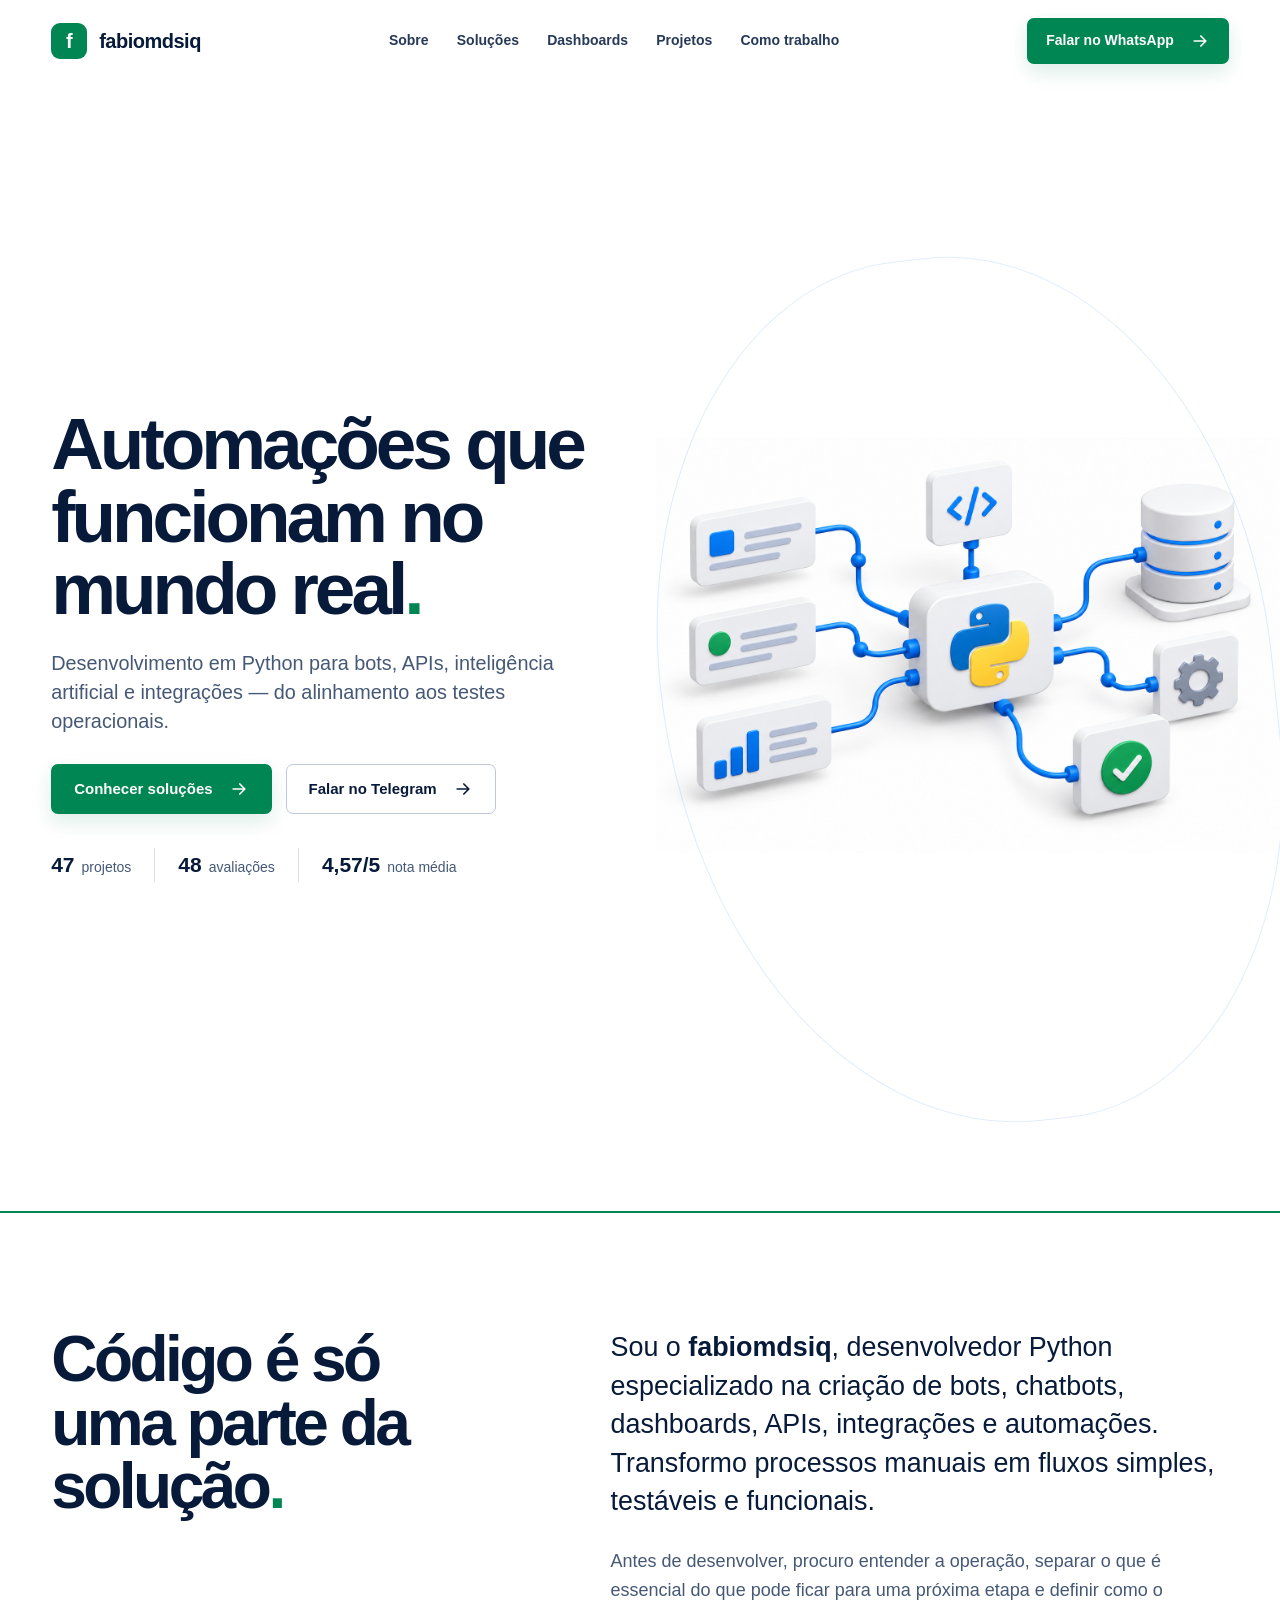
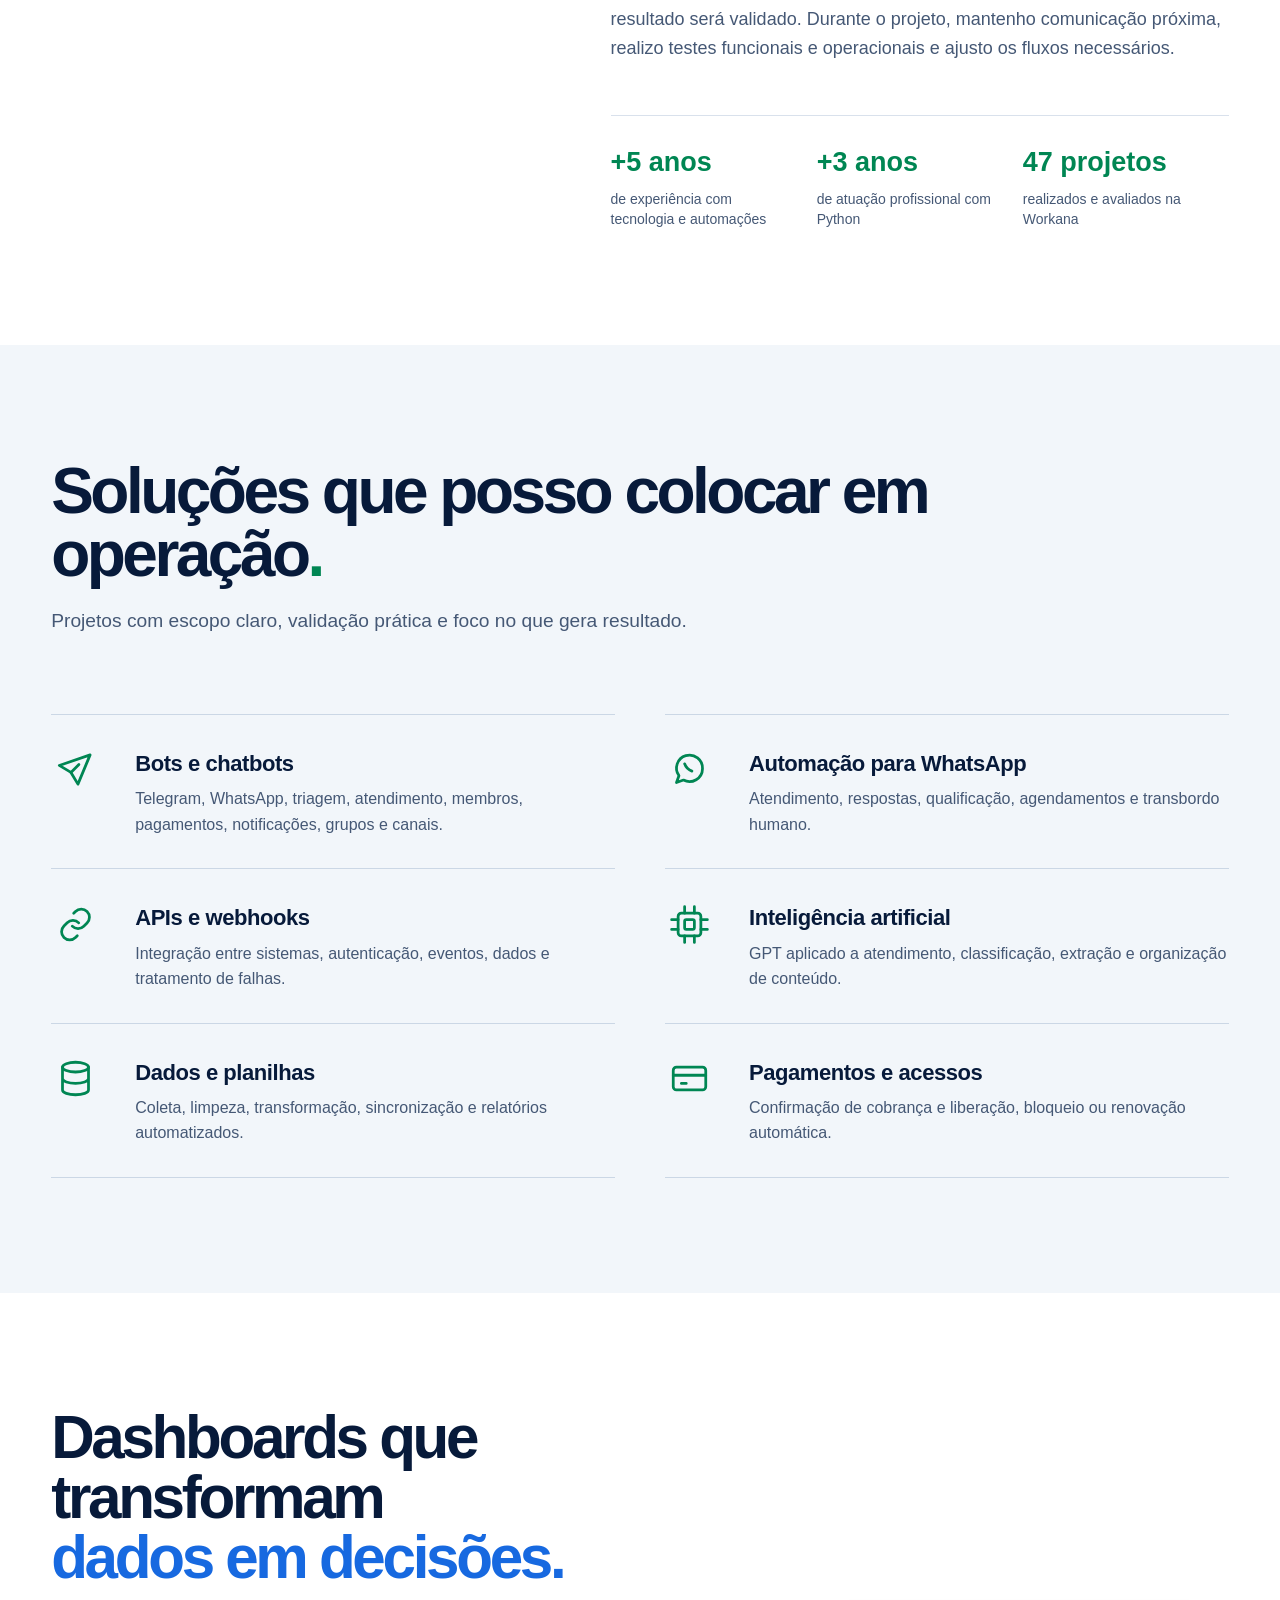
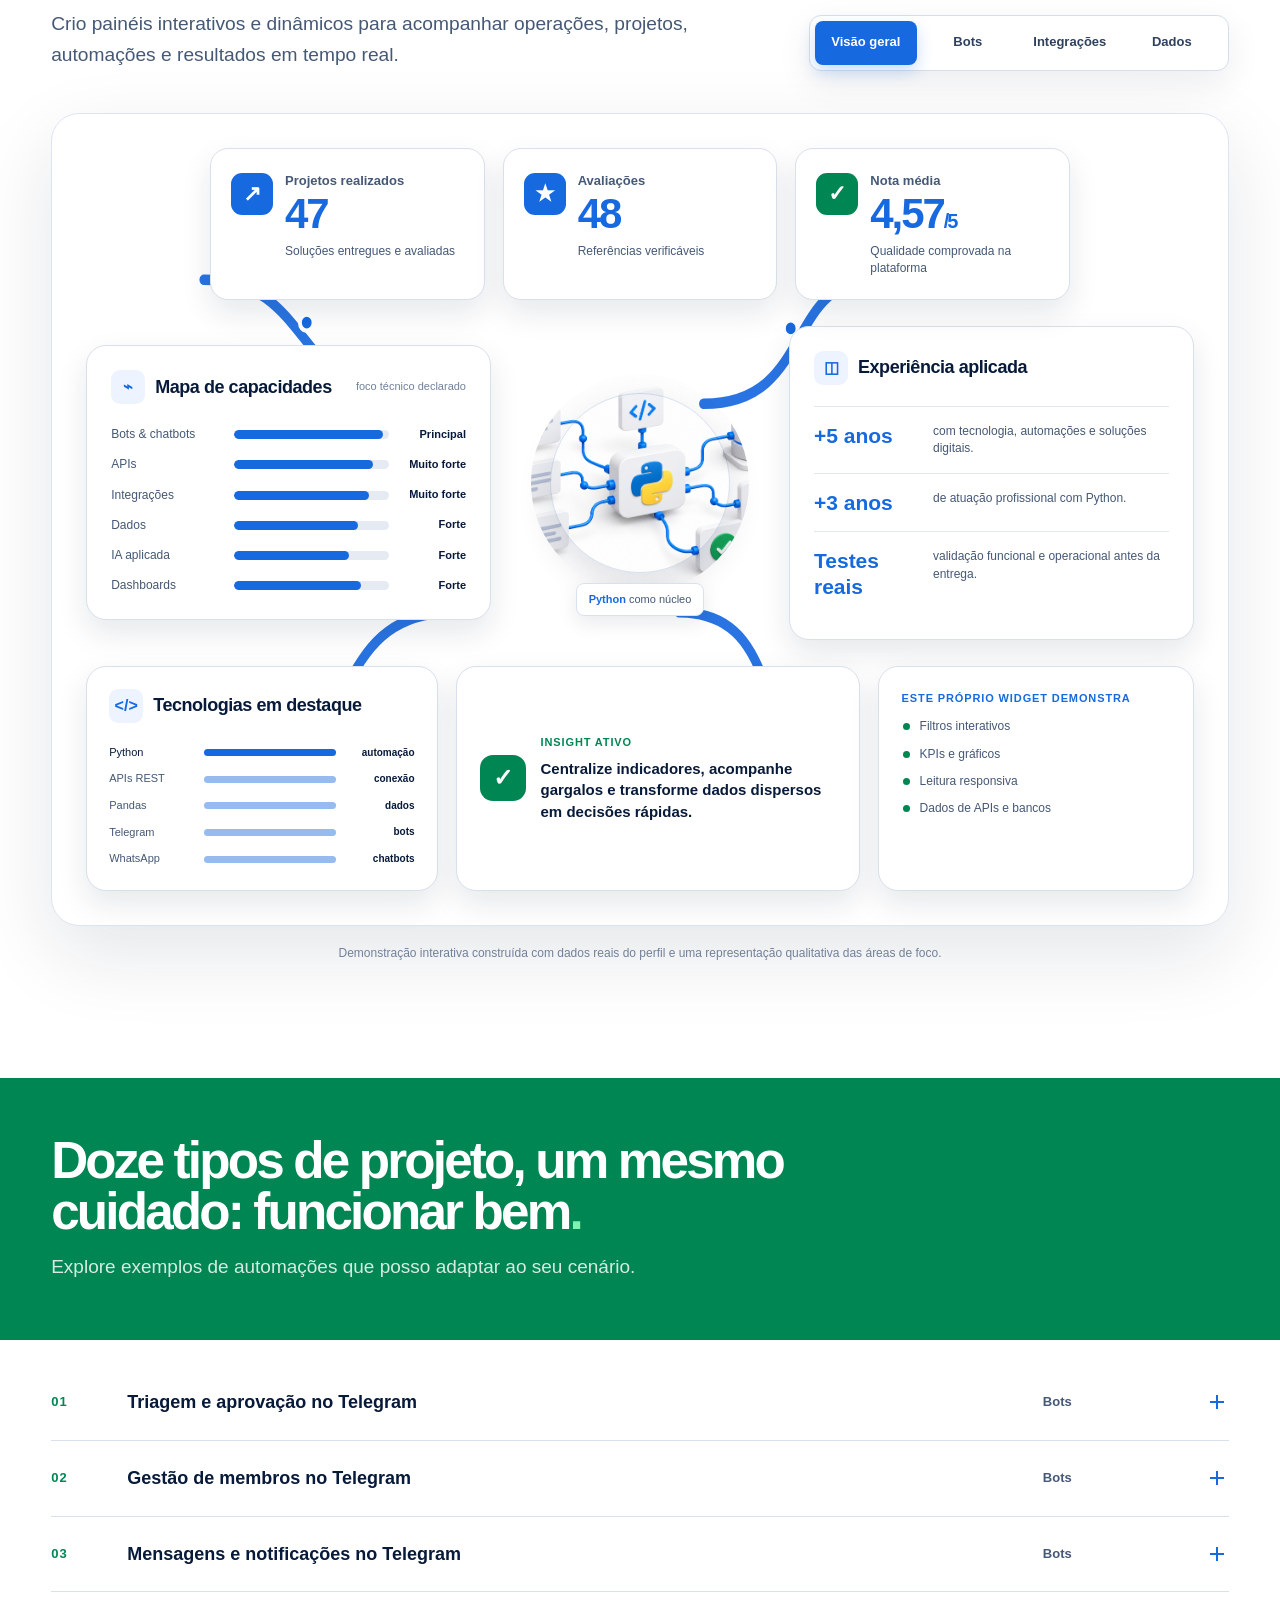
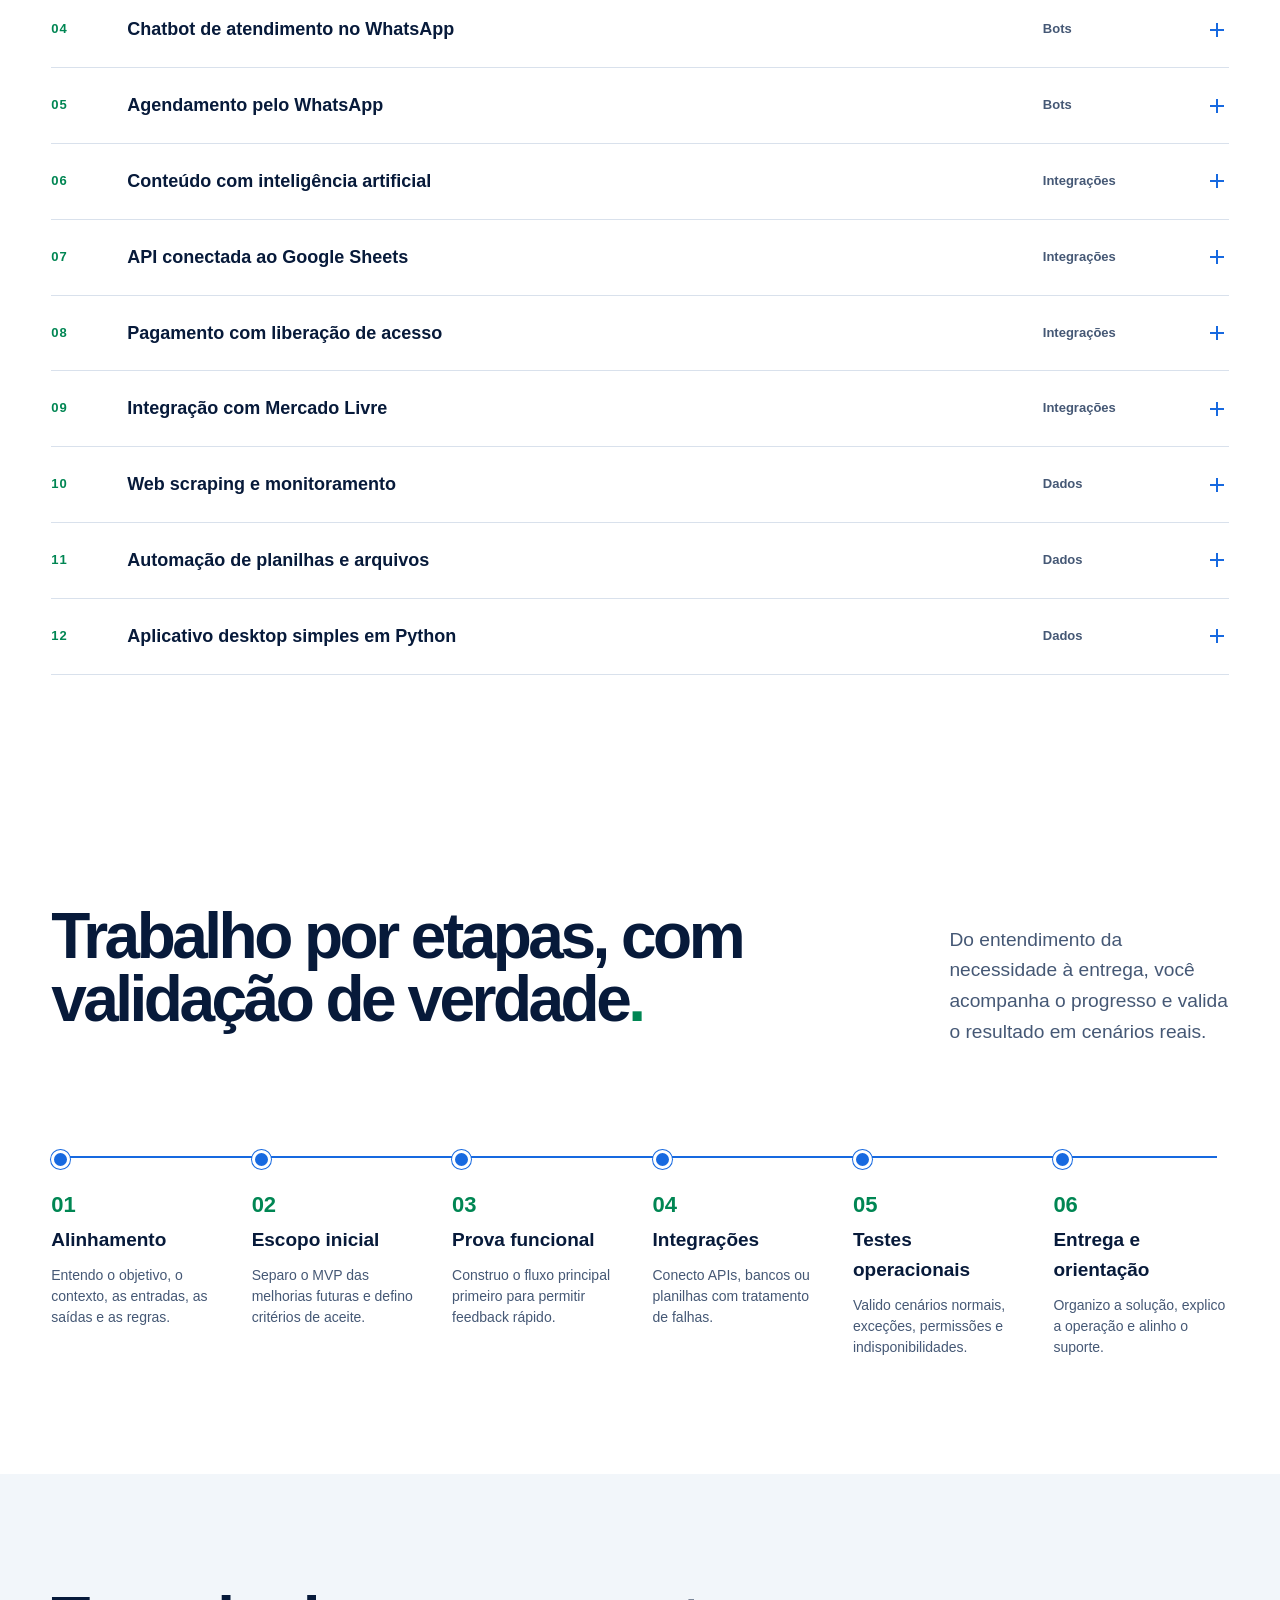
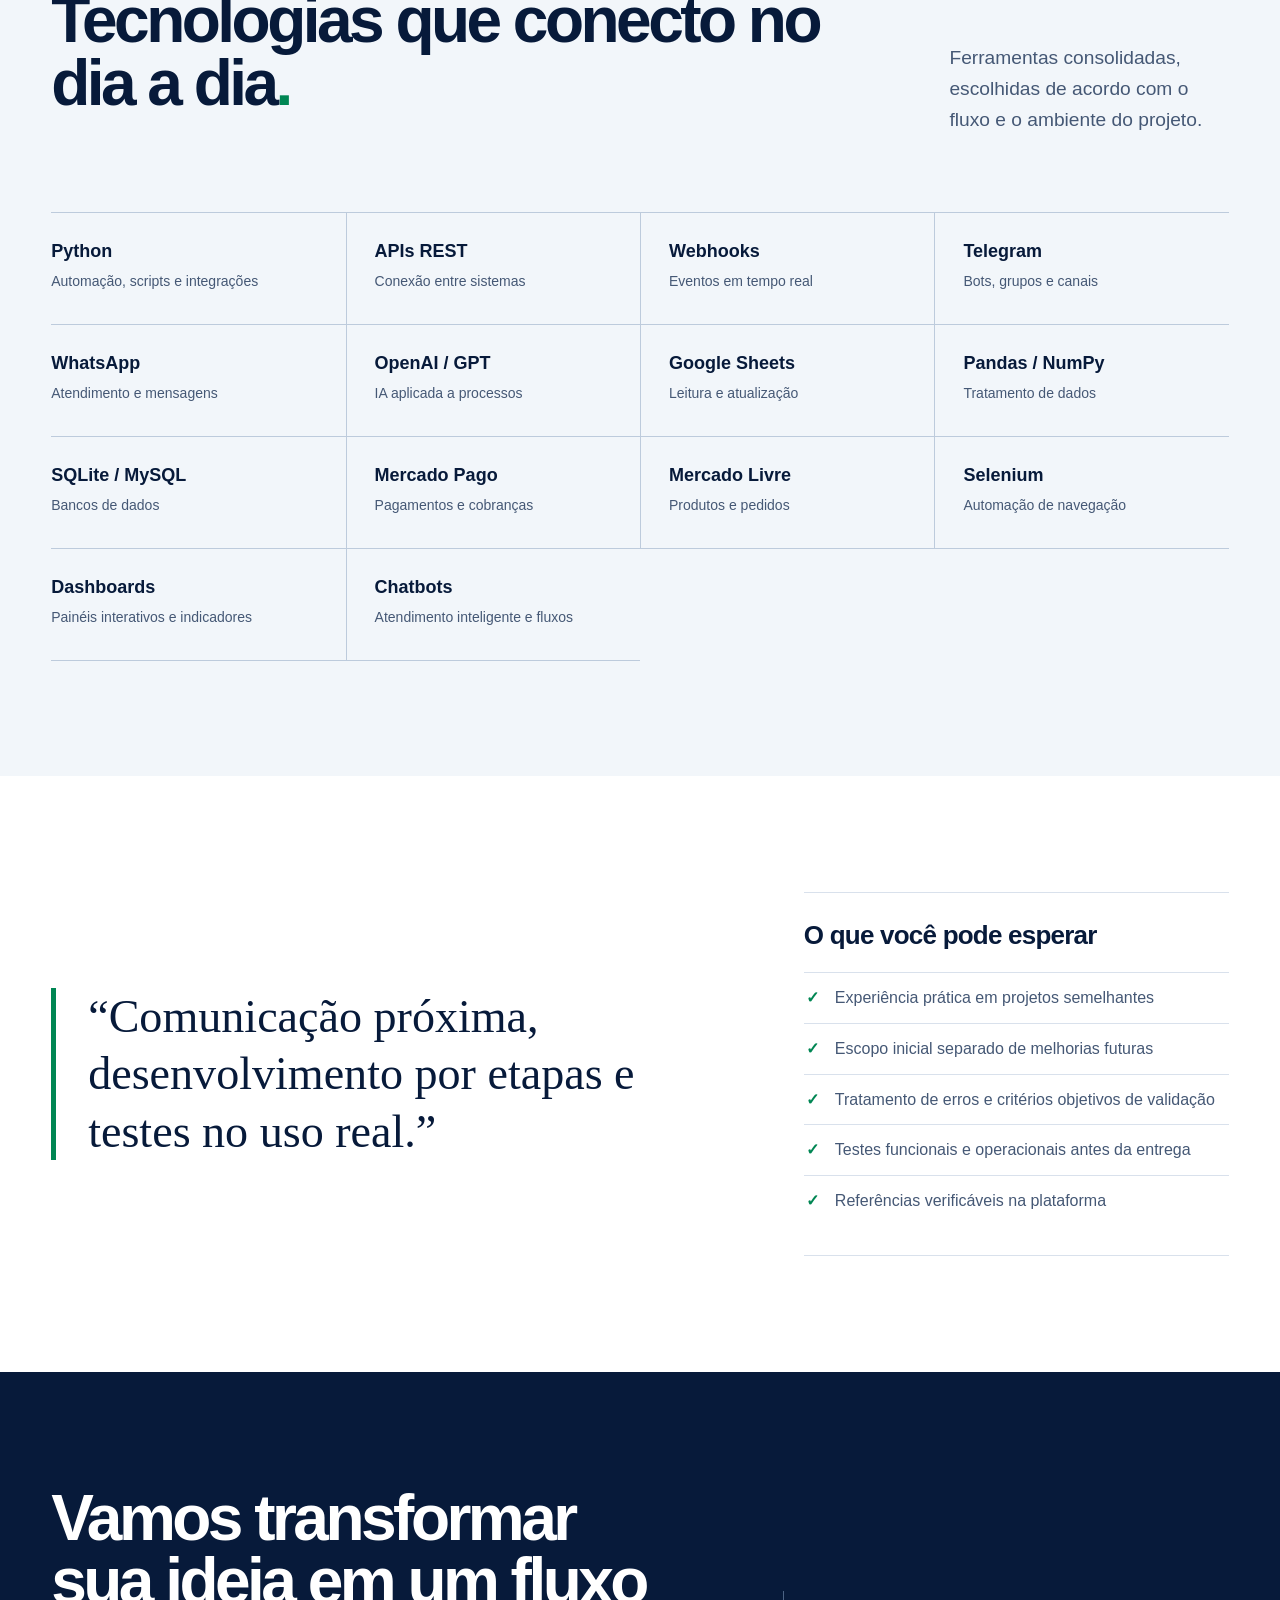
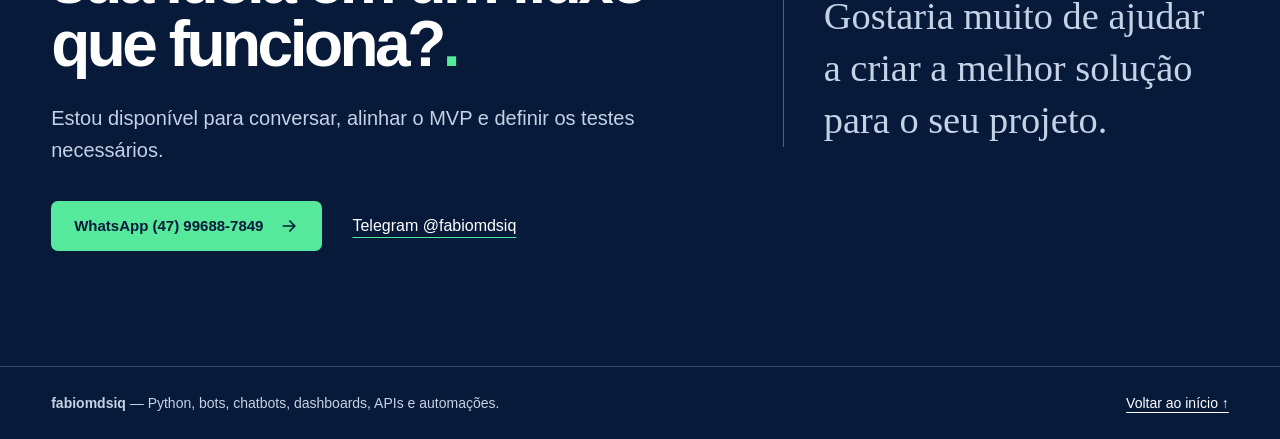
==== commit 54424564: "Redesenha portfólio com dashboard interativo" ====
--- a/index.html
+++ b/index.html
@@ -5,10 +5,10 @@
     <meta name="viewport" content="width=device-width, initial-scale=1" />
     <meta
       name="description"
-      content="Fábio Siqueira desenvolve bots, APIs, integrações e automações em Python, com testes funcionais e foco no uso real."
+      content="fabiomdsiq desenvolve bots, chatbots, dashboards, APIs, integrações e automações em Python, com testes funcionais e foco no uso real."
     />
     <meta name="theme-color" content="#ffffff" />
-    <title>Fábio Siqueira — Python, bots, APIs e automações</title>
+    <title>fabiomdsiq — Python, bots, dashboards e automações</title>
     <link rel="icon" href="data:image/svg+xml,<svg xmlns=%22http://www.w3.org/2000/svg%22 viewBox=%220 0 64 64%22><rect width=%2264%22 height=%2264%22 rx=%2214%22 fill=%22%2300814f%22/><path d=%22M19 17h26v8H28v8h14v8H28v15h-9z%22 fill=%22white%22/></svg>" />
     <link rel="preload" href="assets/hero-automacao.png" as="image" />
     <link rel="stylesheet" href="styles.css" />
@@ -19,9 +19,9 @@
 
     <header class="site-header" data-header>
       <div class="container header-inner">
-        <a class="brand" href="#inicio" aria-label="Fábio Siqueira — início">
-          <span class="brand-mark" aria-hidden="true">F</span>
-          <span>Fábio Siqueira</span>
+        <a class="brand" href="#inicio" aria-label="fabiomdsiq — início">
+          <span class="brand-mark" aria-hidden="true">f</span>
+          <span>fabiomdsiq</span>
         </a>
 
         <button class="menu-toggle" type="button" aria-expanded="false" aria-controls="menu-principal">
@@ -32,18 +32,18 @@
         <nav id="menu-principal" class="main-nav" aria-label="Navegação principal">
           <a href="#sobre">Sobre</a>
           <a href="#solucoes">Soluções</a>
+          <a href="#dashboard">Dashboards</a>
           <a href="#projetos">Projetos</a>
           <a href="#processo">Como trabalho</a>
-          <a href="#tecnologias">Tecnologias</a>
         </nav>
 
         <a
           class="button button-primary header-cta"
-          href="https://www.workana.com/freelancer/496363b8f8a724adcb490c3fcae4b3bd"
+          href="https://wa.me/5547996887849?text=Ol%C3%A1%20fabiomdsiq%2C%20vi%20seu%20portf%C3%B3lio%20e%20gostaria%20de%20conversar%20sobre%20um%20projeto."
           target="_blank"
           rel="noopener noreferrer"
         >
-          Conversar sobre um projeto
+          Falar no WhatsApp
           <svg viewBox="0 0 24 24" aria-hidden="true"><path d="M5 12h14M13 6l6 6-6 6" /></svg>
         </a>
       </div>
@@ -64,11 +64,11 @@
               </a>
               <a
                 class="button button-secondary"
-                href="https://www.workana.com/freelancer/496363b8f8a724adcb490c3fcae4b3bd"
+                href="https://t.me/fabiomdsiq"
                 target="_blank"
                 rel="noopener noreferrer"
               >
-                Ver perfil na Workana
+                Falar no Telegram
                 <svg viewBox="0 0 24 24" aria-hidden="true"><path d="M5 12h14M13 6l6 6-6 6" /></svg>
               </a>
             </div>
@@ -98,15 +98,15 @@
           </div>
           <div class="about-content reveal" data-delay="100">
             <p class="large-copy">
-              Sou desenvolvedor Python especializado na criação de bots, APIs, integrações e automações. Transformo processos manuais em fluxos simples, testáveis e funcionais.
+              Sou o <strong>fabiomdsiq</strong>, desenvolvedor Python especializado na criação de bots, chatbots, dashboards, APIs, integrações e automações. Transformo processos manuais em fluxos simples, testáveis e funcionais.
             </p>
             <p>
               Antes de desenvolver, procuro entender a operação, separar o que é essencial do que pode ficar para uma próxima etapa e definir como o resultado será validado. Durante o projeto, mantenho comunicação próxima, realizo testes funcionais e operacionais e ajusto os fluxos necessários.
             </p>
             <div class="about-facts">
-              <div><strong>+3 anos</strong><span>de estudo e prática com Python</span></div>
-              <div><strong>+2 anos</strong><span>de atuação profissional</span></div>
-              <div><strong>Dezenas</strong><span>de projetos realizados na Workana</span></div>
+              <div><strong>+5 anos</strong><span>de experiência com tecnologia e automações</span></div>
+              <div><strong>+3 anos</strong><span>de atuação profissional com Python</span></div>
+              <div><strong>47 projetos</strong><span>realizados e avaliados na Workana</span></div>
             </div>
           </div>
         </div>
@@ -122,7 +122,7 @@
           <div class="solution-list">
             <article class="solution-item reveal">
               <div class="line-icon" aria-hidden="true"><svg viewBox="0 0 24 24"><path d="m21 3-7.5 18-4.3-7.2L2 9.5 21 3Z"/><path d="m9.2 13.8 4.9-4.9"/></svg></div>
-              <div><h3>Bots para Telegram</h3><p>Triagem, membros, pagamentos, mensagens, notificações, grupos e canais.</p></div>
+              <div><h3>Bots e chatbots</h3><p>Telegram, WhatsApp, triagem, atendimento, membros, pagamentos, notificações, grupos e canais.</p></div>
             </article>
             <article class="solution-item reveal" data-delay="50">
               <div class="line-icon" aria-hidden="true"><svg viewBox="0 0 24 24"><path d="M20 11.5a8 8 0 0 1-11.7 7L4 20l1.5-4.2A8 8 0 1 1 20 11.5Z"/><path d="M9 8.5c.8 2.3 2.2 3.7 4.5 4.5"/></svg></div>
@@ -145,6 +145,102 @@
               <div><h3>Pagamentos e acessos</h3><p>Confirmação de cobrança e liberação, bloqueio ou renovação automática.</p></div>
             </article>
           </div>
+        </div>
+      </section>
+
+      <section id="dashboard" class="dashboard section" aria-labelledby="dashboard-title">
+        <div class="container">
+          <div class="dashboard-heading reveal">
+            <div>
+              <h2 id="dashboard-title">Dashboards que transformam<br /><span>dados em decisões.</span></h2>
+              <p>Crio painéis interativos e dinâmicos para acompanhar operações, projetos, automações e resultados em tempo real.</p>
+            </div>
+            <div class="dashboard-switcher" role="group" aria-label="Alterar demonstração do dashboard">
+              <button type="button" class="dashboard-tab is-active" data-dashboard-view="geral" aria-pressed="true">Visão geral</button>
+              <button type="button" class="dashboard-tab" data-dashboard-view="bots" aria-pressed="false">Bots</button>
+              <button type="button" class="dashboard-tab" data-dashboard-view="integracoes" aria-pressed="false">Integrações</button>
+              <button type="button" class="dashboard-tab" data-dashboard-view="dados" aria-pressed="false">Dados</button>
+            </div>
+          </div>
+
+          <div class="dashboard-stage reveal" data-dashboard data-delay="100">
+            <svg class="dashboard-connections" viewBox="0 0 1200 700" aria-hidden="true" preserveAspectRatio="none">
+              <path d="M155 143 C270 143 245 250 380 250" />
+              <path d="M845 142 C745 142 780 250 665 250" />
+              <path d="M205 555 C320 555 278 430 410 430" />
+              <path d="M810 555 C705 555 755 430 640 430" />
+              <circle cx="260" cy="180" r="7" /><circle cx="754" cy="185" r="7" />
+              <circle cx="310" cy="510" r="7" /><circle cx="730" cy="508" r="7" />
+            </svg>
+
+            <div class="dashboard-kpis" aria-label="Indicadores reais do perfil">
+              <article class="dashboard-kpi">
+                <span class="kpi-icon" aria-hidden="true">↗</span>
+                <p>Projetos realizados</p><strong>47</strong><small>Soluções entregues e avaliadas</small>
+              </article>
+              <article class="dashboard-kpi">
+                <span class="kpi-icon" aria-hidden="true">★</span>
+                <p>Avaliações</p><strong>48</strong><small>Referências verificáveis</small>
+              </article>
+              <article class="dashboard-kpi dashboard-kpi-success">
+                <span class="kpi-icon" aria-hidden="true">✓</span>
+                <p>Nota média</p><strong>4,57<em>/5</em></strong><small>Qualidade comprovada na plataforma</small>
+              </article>
+            </div>
+
+            <div class="dashboard-main">
+              <article class="dashboard-panel dashboard-capabilities">
+                <div class="panel-heading">
+                  <div><span class="panel-icon" aria-hidden="true">⌁</span><h3>Mapa de capacidades</h3></div>
+                  <span class="panel-note">foco técnico declarado</span>
+                </div>
+                <div class="capability-list" data-capability-list>
+                  <div class="capability" data-area="bots"><span>Bots &amp; chatbots</span><div><i style="--level:96%"></i></div><b>Principal</b></div>
+                  <div class="capability" data-area="integracoes"><span>APIs</span><div><i style="--level:90%"></i></div><b>Muito forte</b></div>
+                  <div class="capability" data-area="integracoes"><span>Integrações</span><div><i style="--level:87%"></i></div><b>Muito forte</b></div>
+                  <div class="capability" data-area="dados"><span>Dados</span><div><i style="--level:80%"></i></div><b>Forte</b></div>
+                  <div class="capability" data-area="bots"><span>IA aplicada</span><div><i style="--level:74%"></i></div><b>Forte</b></div>
+                  <div class="capability" data-area="dados"><span>Dashboards</span><div><i style="--level:82%"></i></div><b>Forte</b></div>
+                </div>
+              </article>
+
+              <div class="dashboard-engine" aria-label="Python conectando dados, automações e resultados">
+                <img src="assets/hero-automacao.png" alt="Fluxo visual de automação Python" width="1536" height="1024" />
+                <span><b>Python</b> como núcleo</span>
+              </div>
+
+              <article class="dashboard-panel dashboard-experience">
+                <div class="panel-heading"><div><span class="panel-icon" aria-hidden="true">◫</span><h3>Experiência aplicada</h3></div></div>
+                <div class="experience-row"><strong>+5 anos</strong><span>com tecnologia, automações e soluções digitais.</span></div>
+                <div class="experience-row"><strong>+3 anos</strong><span>de atuação profissional com Python.</span></div>
+                <div class="experience-row"><strong>Testes reais</strong><span>validação funcional e operacional antes da entrega.</span></div>
+              </article>
+            </div>
+
+            <div class="dashboard-bottom">
+              <article class="dashboard-panel dashboard-tech">
+                <div class="panel-heading"><div><span class="panel-icon" aria-hidden="true">&lt;/&gt;</span><h3>Tecnologias em destaque</h3></div></div>
+                <ul data-dashboard-tech>
+                  <li class="is-highlighted" data-area="bots"><span>Python</span><i></i><b>automação</b></li>
+                  <li data-area="integracoes"><span>APIs REST</span><i></i><b>conexão</b></li>
+                  <li data-area="dados"><span>Pandas</span><i></i><b>dados</b></li>
+                  <li data-area="bots"><span>Telegram</span><i></i><b>bots</b></li>
+                  <li data-area="bots"><span>WhatsApp</span><i></i><b>chatbots</b></li>
+                </ul>
+              </article>
+
+              <article class="dashboard-insight" aria-live="polite">
+                <span class="insight-icon" aria-hidden="true">✓</span>
+                <div><p>Insight ativo</p><strong data-dashboard-insight>Centralize indicadores, acompanhe gargalos e transforme dados dispersos em decisões rápidas.</strong></div>
+              </article>
+
+              <article class="dashboard-demo">
+                <p>Este próprio widget demonstra</p>
+                <ul><li>Filtros interativos</li><li>KPIs e gráficos</li><li>Leitura responsiva</li><li>Dados de APIs e bancos</li></ul>
+              </article>
+            </div>
+          </div>
+          <p class="dashboard-caption reveal">Demonstração interativa construída com dados reais do perfil e uma representação qualitativa das áreas de foco.</p>
         </div>
       </section>
 
@@ -169,31 +265,31 @@
             <button class="project-summary" type="button" aria-expanded="false">
               <span class="project-number">01</span><span class="project-name">Triagem e aprovação no Telegram</span><span class="project-category">Bots</span><span class="project-toggle" aria-hidden="true"></span>
             </button>
-            <div class="project-details"><div><p>Recebe novos usuários, faz perguntas, valida respostas, aprova ou encaminha para análise humana e registra decisões.</p><ul><li>Formulário e regras de triagem</li><li>Alertas administrativos</li><li>Planilha ou banco de dados</li><li>Logs de decisão</li></ul></div></div>
+            <div class="project-details"><div><p>Recebe novos usuários, faz perguntas, valida respostas, aprova ou encaminha para análise humana e registra decisões.</p><div><div class="tag-list"><span>Telegram bot</span><span>Chatbot</span><span>Python</span></div><ul><li>Formulário e regras de triagem</li><li>Alertas administrativos</li><li>Planilha ou banco de dados</li><li>Logs de decisão</li></ul></div></div></div>
           </article>
           <article class="project-row reveal" data-category="bots integracoes">
             <button class="project-summary" type="button" aria-expanded="false">
               <span class="project-number">02</span><span class="project-name">Gestão de membros no Telegram</span><span class="project-category">Bots</span><span class="project-toggle" aria-hidden="true"></span>
             </button>
-            <div class="project-details"><div><p>Cadastra membros, verifica pagamentos, libera links, avisa sobre vencimentos e controla inadimplência.</p><ul><li>Mercado Pago ou Pix</li><li>Controle de acesso</li><li>Comandos administrativos</li><li>Alertas de renovação</li></ul></div></div>
+            <div class="project-details"><div><p>Cadastra membros, verifica pagamentos, libera links, avisa sobre vencimentos e controla inadimplência.</p><div><div class="tag-list"><span>Telegram bot</span><span>Pagamentos</span><span>Webhooks</span></div><ul><li>Mercado Pago ou Pix</li><li>Controle de acesso</li><li>Comandos administrativos</li><li>Alertas de renovação</li></ul></div></div></div>
           </article>
           <article class="project-row reveal" data-category="bots">
             <button class="project-summary" type="button" aria-expanded="false">
               <span class="project-number">03</span><span class="project-name">Mensagens e notificações no Telegram</span><span class="project-category">Bots</span><span class="project-toggle" aria-hidden="true"></span>
             </button>
-            <div class="project-details"><div><p>Copia, filtra ou encaminha mensagens entre grupos e canais, com filas, horários e controle de falhas.</p><ul><li>Filtros e regras</li><li>Agendamentos</li><li>Novas tentativas</li><li>Painel ou comandos básicos</li></ul></div></div>
+            <div class="project-details"><div><p>Copia, filtra ou encaminha mensagens entre grupos e canais, com filas, horários e controle de falhas.</p><div><div class="tag-list"><span>Telegram bot</span><span>Automação</span><span>Filas</span></div><ul><li>Filtros e regras</li><li>Agendamentos</li><li>Novas tentativas</li><li>Painel ou comandos básicos</li></ul></div></div></div>
           </article>
           <article class="project-row reveal" data-category="bots integracoes">
             <button class="project-summary" type="button" aria-expanded="false">
               <span class="project-number">04</span><span class="project-name">Chatbot de atendimento no WhatsApp</span><span class="project-category">Bots</span><span class="project-toggle" aria-hidden="true"></span>
             </button>
-            <div class="project-details"><div><p>Cria menus, responde dúvidas, consulta sistemas, identifica intenções e transfere casos especiais para uma pessoa.</p><ul><li>Evolution API ou API oficial</li><li>Integração com GPT</li><li>Histórico necessário</li><li>Testes com cenários reais</li></ul></div></div>
+            <div class="project-details"><div><p>Cria menus, responde dúvidas, consulta sistemas, identifica intenções e transfere casos especiais para uma pessoa.</p><div><div class="tag-list"><span>Chatbot</span><span>WhatsApp</span><span>IA / GPT</span><span>Atendimento</span></div><ul><li>Evolution API ou API oficial</li><li>Integração com GPT</li><li>Histórico necessário</li><li>Testes com cenários reais</li></ul></div></div></div>
           </article>
           <article class="project-row reveal" data-category="bots integracoes">
             <button class="project-summary" type="button" aria-expanded="false">
               <span class="project-number">05</span><span class="project-name">Agendamento pelo WhatsApp</span><span class="project-category">Bots</span><span class="project-toggle" aria-hidden="true"></span>
             </button>
-            <div class="project-details"><div><p>Apresenta serviços e horários, coleta dados, confirma, lembra ou cancela conforme as regras da operação.</p><ul><li>Google Agenda ou Calendly</li><li>Consulta de disponibilidade</li><li>Lembretes automáticos</li><li>Transbordo humano</li></ul></div></div>
+            <div class="project-details"><div><p>Apresenta serviços e horários, coleta dados, confirma, lembra ou cancela conforme as regras da operação.</p><div><div class="tag-list"><span>Chatbot</span><span>WhatsApp</span><span>Agendamento</span></div><ul><li>Google Agenda ou Calendly</li><li>Consulta de disponibilidade</li><li>Lembretes automáticos</li><li>Transbordo humano</li></ul></div></div></div>
           </article>
           <article class="project-row reveal" data-category="bots integracoes">
             <button class="project-summary" type="button" aria-expanded="false">
@@ -278,6 +374,8 @@
             <li><strong>Mercado Pago</strong><span>Pagamentos e cobranças</span></li>
             <li><strong>Mercado Livre</strong><span>Produtos e pedidos</span></li>
             <li><strong>Selenium</strong><span>Automação de navegação</span></li>
+            <li><strong>Dashboards</strong><span>Painéis interativos e indicadores</span></li>
+            <li><strong>Chatbots</strong><span>Atendimento inteligente e fluxos</span></li>
           </ul>
         </div>
       </section>
@@ -306,14 +404,14 @@
             <div class="contact-actions">
               <a
                 class="button button-light"
-                href="https://www.workana.com/freelancer/496363b8f8a724adcb490c3fcae4b3bd"
+                href="https://wa.me/5547996887849?text=Ol%C3%A1%20fabiomdsiq%2C%20vi%20seu%20portf%C3%B3lio%20e%20gostaria%20de%20conversar%20sobre%20um%20projeto."
                 target="_blank"
                 rel="noopener noreferrer"
               >
-                Conversar sobre um projeto
+                WhatsApp (47) 99688-7849
                 <svg viewBox="0 0 24 24" aria-hidden="true"><path d="M5 12h14M13 6l6 6-6 6" /></svg>
               </a>
-              <a class="text-link" href="https://www.workana.com/freelancer/496363b8f8a724adcb490c3fcae4b3bd" target="_blank" rel="noopener noreferrer">Ver avaliações na Workana</a>
+              <a class="text-link" href="https://t.me/fabiomdsiq" target="_blank" rel="noopener noreferrer">Telegram @fabiomdsiq</a>
             </div>
           </div>
           <p class="contact-statement reveal" data-delay="100">Gostaria muito de ajudar a criar a melhor solução para o seu projeto.</p>
@@ -323,7 +421,7 @@
 
     <footer class="site-footer">
       <div class="container footer-inner">
-        <p><strong>Fábio Siqueira</strong> — Python, bots, APIs e automações.</p>
+        <p><strong>fabiomdsiq</strong> — Python, bots, chatbots, dashboards, APIs e automações.</p>
         <a href="#inicio">Voltar ao início <span aria-hidden="true">↑</span></a>
       </div>
     </footer>
--- a/styles.css
+++ b/styles.css
@@ -24,6 +24,7 @@
   font-size: 16px;
   line-height: 1.6;
   -webkit-font-smoothing: antialiased;
+  overflow-x: clip;
 }
 
 img { max-width: 100%; display: block; }
@@ -112,6 +113,79 @@
 .line-icon svg { width: 39px; height: 39px; fill: none; stroke: currentColor; stroke-width: 1.7; stroke-linecap: round; stroke-linejoin: round; }
 .solution-item h3 { margin-bottom: 5px; font-size: 22px; letter-spacing: -.02em; }
 .solution-item p { max-width: 520px; margin: 0; color: var(--ink-soft); }
+
+.dashboard { overflow: hidden; background: #fff; }
+.dashboard-heading { display: grid; grid-template-columns: minmax(0, 1.25fr) minmax(420px, .75fr); align-items: end; gap: 60px; margin-bottom: 42px; }
+.dashboard-heading > * { min-width: 0; }
+.dashboard-heading h2 { margin-bottom: 22px; font-size: clamp(45px, 4.7vw, 72px); }
+.dashboard-heading h2 span { color: var(--blue); }
+.dashboard-heading p { max-width: 760px; margin: 0; color: var(--ink-soft); font-size: clamp(18px, 1.5vw, 22px); }
+.dashboard-switcher { display: grid; grid-template-columns: repeat(4, 1fr); padding: 5px; border: 1px solid #d5deeb; border-radius: 12px; background: #fff; box-shadow: 0 12px 34px rgba(7, 26, 58, .08); }
+.dashboard-tab { min-height: 44px; padding: 8px 10px; border: 0; border-radius: 8px; color: #30415e; background: transparent; font-size: 13px; font-weight: 730; cursor: pointer; transition: color .2s, background-color .2s, box-shadow .2s; }
+.dashboard-tab:hover { color: var(--blue); background: #eef5ff; }
+.dashboard-tab.is-active { color: #fff; background: var(--blue); box-shadow: 0 7px 16px rgba(23, 105, 224, .22); }
+
+.dashboard-stage { position: relative; min-height: 720px; padding: 34px; border: 1px solid #dce4ef; border-radius: 28px; background: #fff; box-shadow: 0 28px 80px rgba(7, 26, 58, .11); isolation: isolate; }
+.dashboard-connections { position: absolute; inset: 0; z-index: -1; width: 100%; height: 100%; pointer-events: none; }
+.dashboard-connections path { fill: none; stroke: var(--blue); stroke-width: 9; stroke-linecap: round; opacity: .92; }
+.dashboard-connections circle { fill: var(--blue); stroke: #fff; stroke-width: 4; }
+.dashboard-kpis { display: grid; grid-template-columns: repeat(3, 1fr); gap: 18px; max-width: 860px; margin: 0 auto 26px; }
+.dashboard-kpi, .dashboard-panel, .dashboard-insight, .dashboard-demo { border: 1px solid #d8e0ec; background: #fff; box-shadow: 0 13px 30px rgba(7, 26, 58, .10), inset 0 1px 0 #fff; }
+.dashboard-kpi { position: relative; min-height: 152px; padding: 22px 22px 20px 74px; border-radius: 18px; }
+.dashboard-kpi .kpi-icon { position: absolute; top: 24px; left: 20px; display: grid; place-items: center; width: 42px; height: 42px; border-radius: 11px; color: #fff; background: var(--blue); font-size: 22px; font-weight: 900; }
+.dashboard-kpi-success .kpi-icon { background: var(--green); }
+.dashboard-kpi p { margin: 0; color: var(--ink-soft); font-size: 13px; font-weight: 700; }
+.dashboard-kpi strong { display: block; margin-top: 2px; color: var(--blue); font-size: 42px; line-height: 1; letter-spacing: -.05em; }
+.dashboard-kpi strong em { font-size: 20px; font-style: normal; }
+.dashboard-kpi small { display: block; margin-top: 8px; color: var(--ink-soft); font-size: 12px; line-height: 1.35; }
+
+.dashboard-main { display: grid; grid-template-columns: minmax(0, 1fr) 250px minmax(0, 1fr); align-items: center; gap: 24px; }
+.dashboard-panel { border-radius: 20px; }
+.dashboard-capabilities { padding: 24px; }
+.panel-heading { display: flex; align-items: center; justify-content: space-between; gap: 20px; margin-bottom: 21px; }
+.panel-heading > div { display: flex; align-items: center; gap: 10px; }
+.panel-heading h3 { margin: 0; font-size: 18px; letter-spacing: -.025em; }
+.panel-icon { display: grid; place-items: center; width: 34px; height: 34px; border-radius: 9px; color: var(--blue); background: #edf4ff; font-weight: 900; }
+.panel-note { color: #71819a; font-size: 11px; }
+.capability-list { display: grid; gap: 11px; }
+.capability { display: grid; grid-template-columns: 112px minmax(70px, 1fr) 66px; align-items: center; gap: 11px; color: var(--ink-soft); font-size: 12px; transition: opacity .25s, transform .25s; }
+.capability > div { height: 9px; overflow: hidden; border-radius: 20px; background: #e6ebf3; }
+.capability i { display: block; width: var(--level); height: 100%; border-radius: inherit; background: var(--blue); transform-origin: left; animation: bar-in .8s both; }
+.capability b { color: var(--ink); font-size: 11px; text-align: right; }
+.capability.is-muted { opacity: .22; transform: scale(.985); }
+.capability.is-focused i { background: var(--green); }
+
+.dashboard-engine { position: relative; display: grid; place-items: center; min-height: 275px; }
+.dashboard-engine::before { content: ""; position: absolute; width: 178px; height: 178px; border: 1px solid #d9e4f2; border-radius: 50%; background: #fff; box-shadow: 0 15px 35px rgba(7, 26, 58, .12); }
+.dashboard-engine img { position: relative; z-index: 1; width: 218px; height: 218px; object-fit: cover; object-position: 50% 52%; border-radius: 50%; mix-blend-mode: multiply; }
+.dashboard-engine span { position: absolute; bottom: 4px; z-index: 2; padding: 7px 12px; border: 1px solid #d8e2ee; border-radius: 8px; color: var(--ink-soft); background: #fff; box-shadow: 0 7px 20px rgba(7, 26, 58, .09); font-size: 11px; }
+.dashboard-engine span b { color: var(--blue); }
+
+.dashboard-experience { display: grid; gap: 0; padding: 24px; }
+.experience-row { display: grid; grid-template-columns: 104px 1fr; gap: 15px; padding: 16px 0; border-top: 1px solid #e2e8f1; }
+.experience-row strong { color: var(--blue); font-size: 21px; line-height: 1.2; }
+.experience-row span { color: var(--ink-soft); font-size: 12px; line-height: 1.45; }
+
+.dashboard-bottom { display: grid; grid-template-columns: 1fr 1.15fr .9fr; gap: 18px; margin-top: 26px; }
+.dashboard-tech { padding: 22px; }
+.dashboard-tech ul, .dashboard-demo ul { margin: 0; padding: 0; list-style: none; }
+.dashboard-tech ul { display: grid; gap: 9px; }
+.dashboard-tech li { display: grid; grid-template-columns: 86px 1fr 70px; align-items: center; gap: 9px; color: var(--ink-soft); font-size: 11px; transition: opacity .2s; }
+.dashboard-tech li i { height: 7px; border-radius: 9px; background: var(--blue); opacity: .45; }
+.dashboard-tech li b { color: var(--ink); font-size: 10px; text-align: right; }
+.dashboard-tech li.is-highlighted { color: var(--ink); }
+.dashboard-tech li.is-highlighted i { opacity: 1; }
+.dashboard-tech li.is-muted { opacity: .25; }
+.dashboard-insight { display: grid; grid-template-columns: 46px 1fr; align-items: center; gap: 15px; padding: 23px; border-radius: 20px; }
+.insight-icon { display: grid; place-items: center; width: 46px; height: 46px; border-radius: 13px; color: #fff; background: var(--green); font-size: 24px; font-weight: 900; }
+.dashboard-insight p, .dashboard-demo p { margin-bottom: 6px; color: var(--green); font-size: 11px; font-weight: 800; text-transform: uppercase; letter-spacing: .08em; }
+.dashboard-insight strong { display: block; font-size: 15px; line-height: 1.45; }
+.dashboard-demo { padding: 23px; border-radius: 20px; }
+.dashboard-demo p { color: var(--blue); }
+.dashboard-demo li { position: relative; padding: 4px 0 4px 18px; color: var(--ink-soft); font-size: 12px; }
+.dashboard-demo li::before { content: ""; position: absolute; top: 10px; left: 1px; width: 7px; height: 7px; border-radius: 50%; background: var(--green); }
+.dashboard-caption { margin: 18px 0 0; color: #71819a; font-size: 12px; text-align: center; }
+@keyframes bar-in { from { transform: scaleX(0); } to { transform: scaleX(1); } }
 
 .projects { padding-top: 0; }
 .projects-intro { margin-bottom: 25px; padding-block: 58px; color: white; background: var(--green); }
@@ -141,6 +215,8 @@
 .project-details p { margin: 0; font-size: 17px; }
 .project-details ul { margin: 0; padding-left: 20px; columns: 2; font-size: 14px; }
 .project-details li { margin-bottom: 4px; break-inside: avoid; }
+.tag-list { display: flex; flex-wrap: wrap; gap: 7px; margin-bottom: 12px; }
+.tag-list span { padding: 4px 9px; border: 1px solid #cbdcf4; border-radius: 999px; color: #1359b7; background: #eef5ff; font-size: 11px; font-weight: 750; line-height: 1.2; }
 .empty-state { margin-top: 30px; color: var(--ink-soft); text-align: center; }
 
 .process { overflow: hidden; }
@@ -187,6 +263,7 @@
 
 .reveal { opacity: 0; transform: translateY(22px); transition: opacity .65s ease, transform .65s ease; transition-delay: var(--delay, 0ms); }
 .reveal.is-visible { opacity: 1; transform: translateY(0); }
+.direct-dashboard .reveal { opacity: 1; transform: none; transition: none; }
 
 @media (max-width: 1120px) {
   .header-cta { display: none; }
@@ -194,6 +271,14 @@
   .hero-grid { grid-template-columns: 1fr 1fr; min-height: 590px; }
   .proof-list { flex-wrap: wrap; row-gap: 10px; }
   .proof-list div { padding-inline: 14px; }
+  .dashboard-heading { grid-template-columns: 1fr; gap: 28px; }
+  .dashboard-switcher { max-width: 600px; }
+  .dashboard-stage { padding: 26px; }
+  .dashboard-main { grid-template-columns: 1fr 210px 1fr; }
+  .dashboard-engine img { width: 190px; height: 190px; }
+  .dashboard-engine::before { width: 155px; height: 155px; }
+  .dashboard-bottom { grid-template-columns: 1fr 1fr; }
+  .dashboard-demo { grid-column: 1 / -1; }
   .process-list { grid-template-columns: repeat(3, 1fr); row-gap: 50px; }
   .process-list::before { display: none; }
   .process-list li { padding-top: 15px; border-top: 2px solid var(--blue); }
@@ -219,6 +304,17 @@
   .hero-copy { order: 1; }
   .hero-media { order: 2; margin: 25px -8vw -4vw; }
   .hero-media img { max-height: 500px; }
+  .dashboard-stage { min-height: 0; padding: 22px; }
+  .dashboard-connections { display: none; }
+  .dashboard-kpis { gap: 10px; }
+  .dashboard-kpi { min-height: 150px; padding: 18px 14px; }
+  .dashboard-kpi .kpi-icon { position: static; width: 34px; height: 34px; margin-bottom: 10px; font-size: 17px; }
+  .dashboard-kpi strong { font-size: 34px; }
+  .dashboard-main { grid-template-columns: 1fr 1fr; align-items: stretch; }
+  .dashboard-engine { grid-column: 1 / -1; grid-row: 1; min-height: 240px; }
+  .dashboard-capabilities, .dashboard-experience { grid-row: 2; }
+  .dashboard-bottom { grid-template-columns: 1fr; }
+  .dashboard-demo { grid-column: auto; }
   .about-grid, .contact-grid, .confidence-grid { grid-template-columns: 1fr; }
   .about-facts { grid-template-columns: repeat(3, 1fr); }
   .solution-list { grid-template-columns: 1fr; }
@@ -241,9 +337,10 @@
   .section { padding-block: 72px; }
   .brand { font-size: 18px; }
   .brand-mark { width: 33px; border-radius: 8px; }
-  h1 { max-width: 100%; font-size: clamp(45px, 13vw, 52px); }
+  h1 { width: 100%; max-width: 100%; font-size: clamp(42px, 11.5vw, 47px); letter-spacing: -.045em; overflow-wrap: normal; }
   h2 { font-size: clamp(39px, 12.5vw, 56px); }
   .hero { padding-top: 54px; }
+  .hero-copy, .hero-grid, main, section { min-width: 0; max-width: 100%; }
   .hero-lead { font-size: 19px; }
   .hero-actions { align-items: stretch; flex-direction: column; }
   .hero-actions .button { width: 100%; }
@@ -251,6 +348,19 @@
   .proof-list div { display: block; padding: 0 10px; text-align: center; }
   .proof-list dt { font-size: 18px; }
   .proof-list dd { font-size: 12px; line-height: 1.3; }
+  .dashboard { padding-top: 82px; }
+  .dashboard-heading > *, .dashboard-switcher { width: 100%; max-width: 100%; min-width: 0; }
+  .dashboard-switcher { grid-template-columns: repeat(2, minmax(0, 1fr)); }
+  .dashboard-kpis { grid-template-columns: 1fr; }
+  .dashboard-kpi { min-height: 0; padding: 18px 18px 18px 64px; }
+  .dashboard-kpi .kpi-icon { position: absolute; top: 19px; left: 16px; margin: 0; }
+  .dashboard-kpi strong { font-size: 34px; }
+  .dashboard-main { grid-template-columns: 1fr; }
+  .dashboard-engine { grid-column: auto; grid-row: auto; }
+  .dashboard-capabilities, .dashboard-experience { grid-row: auto; }
+  .capability { grid-template-columns: 98px minmax(50px, 1fr) 61px; }
+  .dashboard-stage { padding: 14px; border-radius: 20px; }
+  .dashboard-tech li { grid-template-columns: 78px 1fr 60px; }
   .hero-rule { margin-top: 55px; }
   .about-facts { grid-template-columns: 1fr; }
   .about-facts div { display: grid; grid-template-columns: 100px 1fr; align-items: baseline; padding-top: 18px; border-bottom: 1px solid var(--line); }
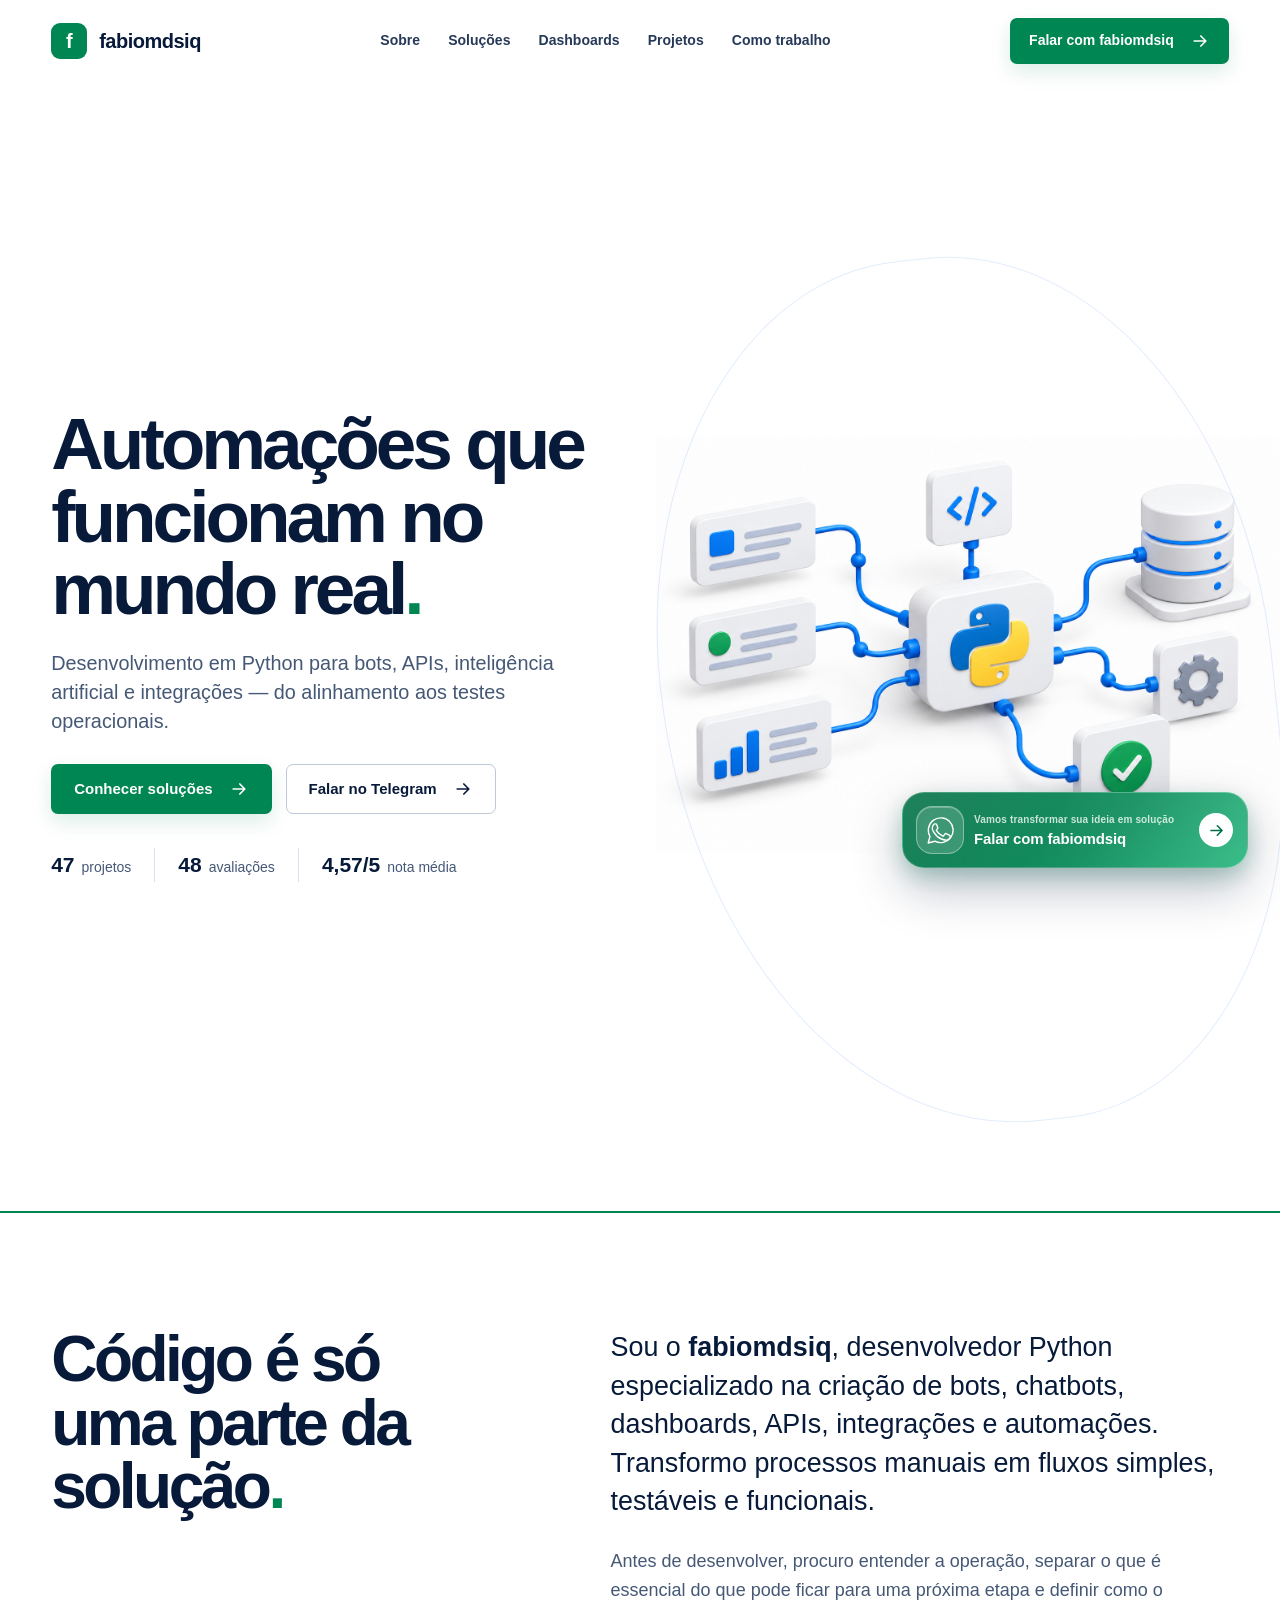
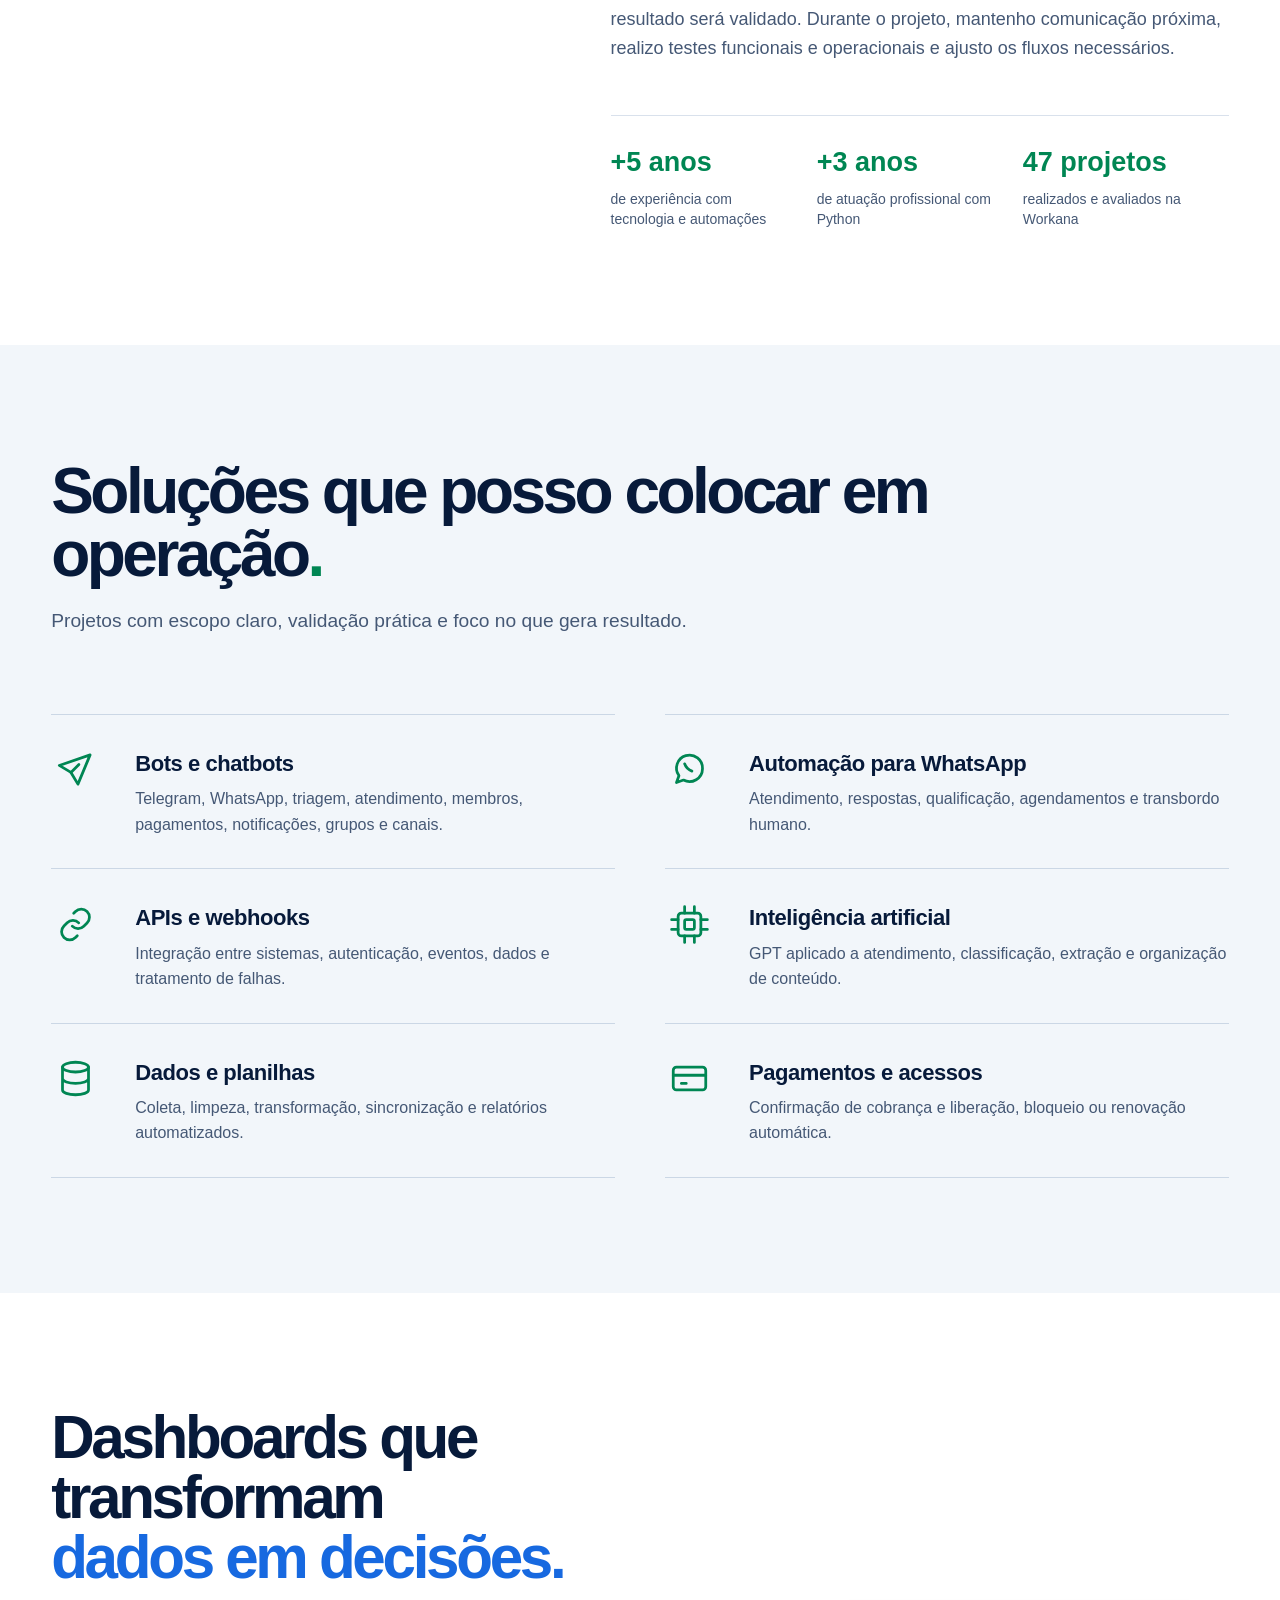
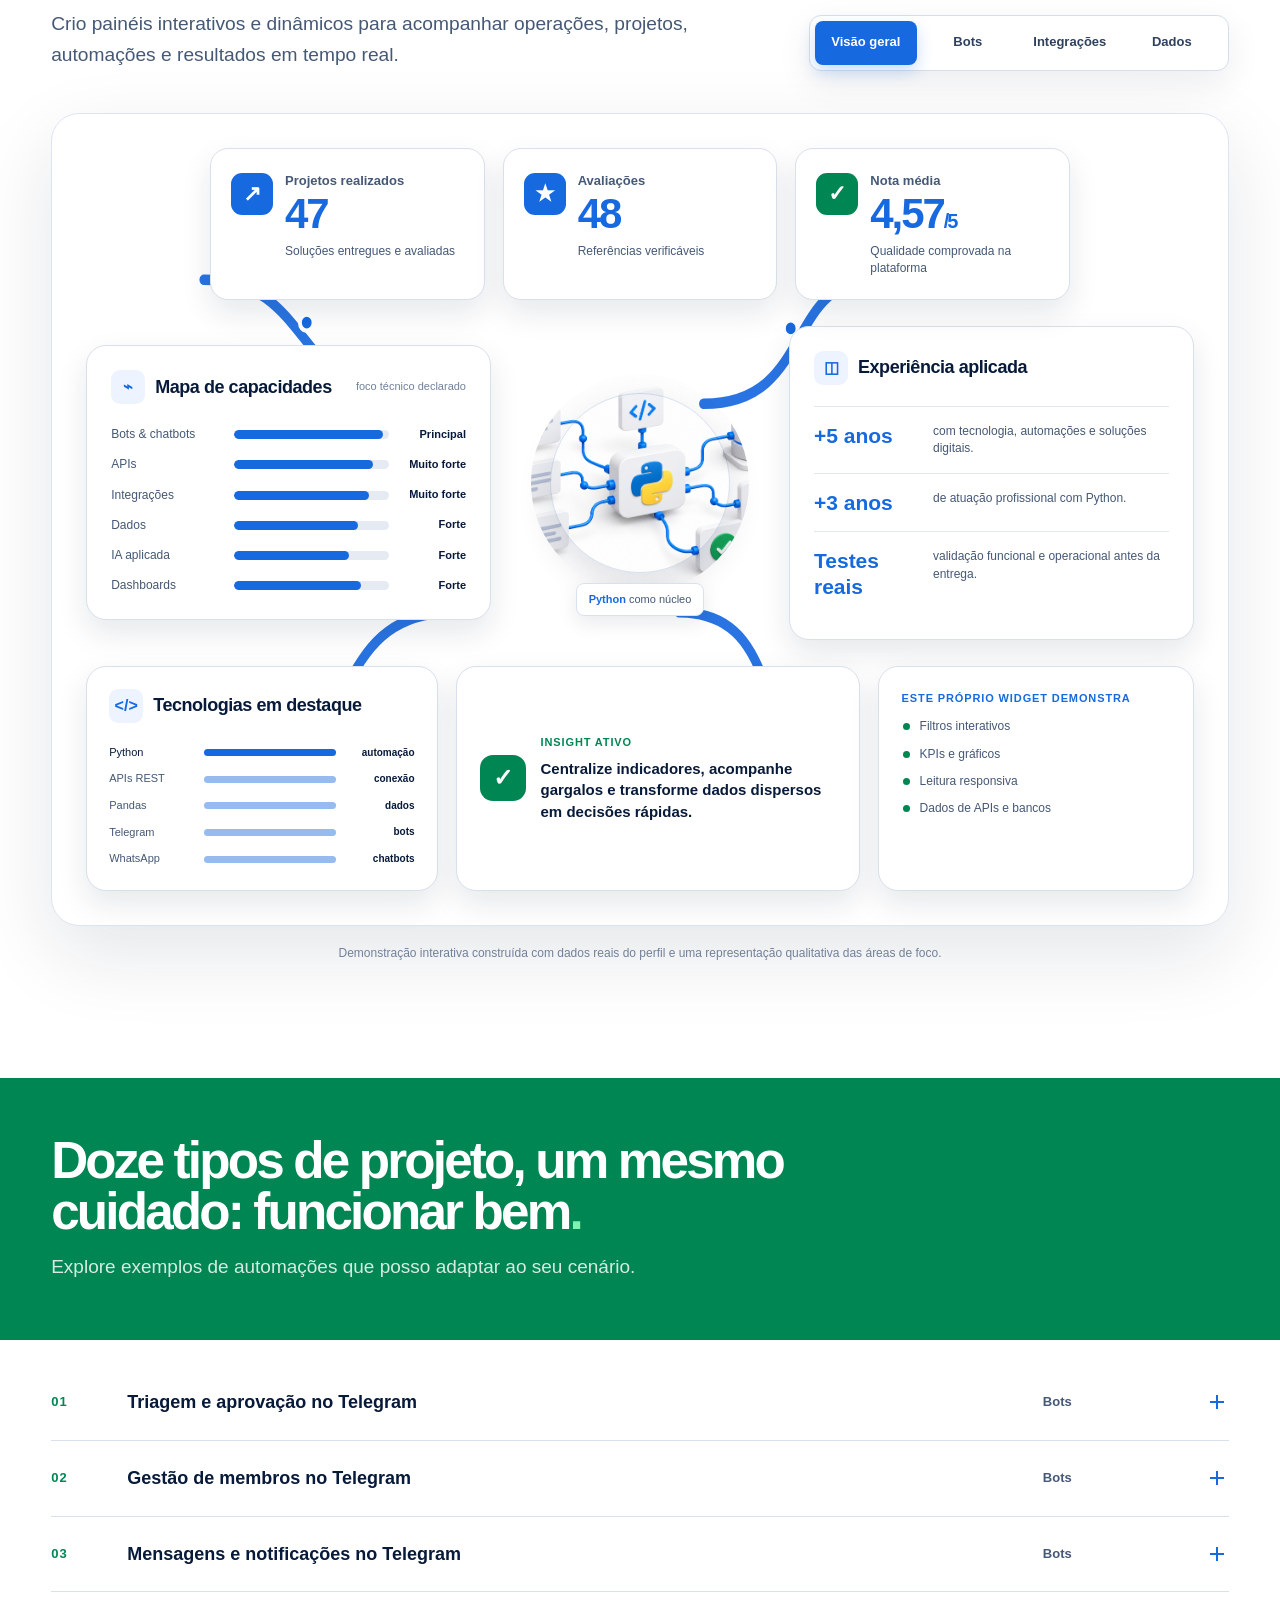
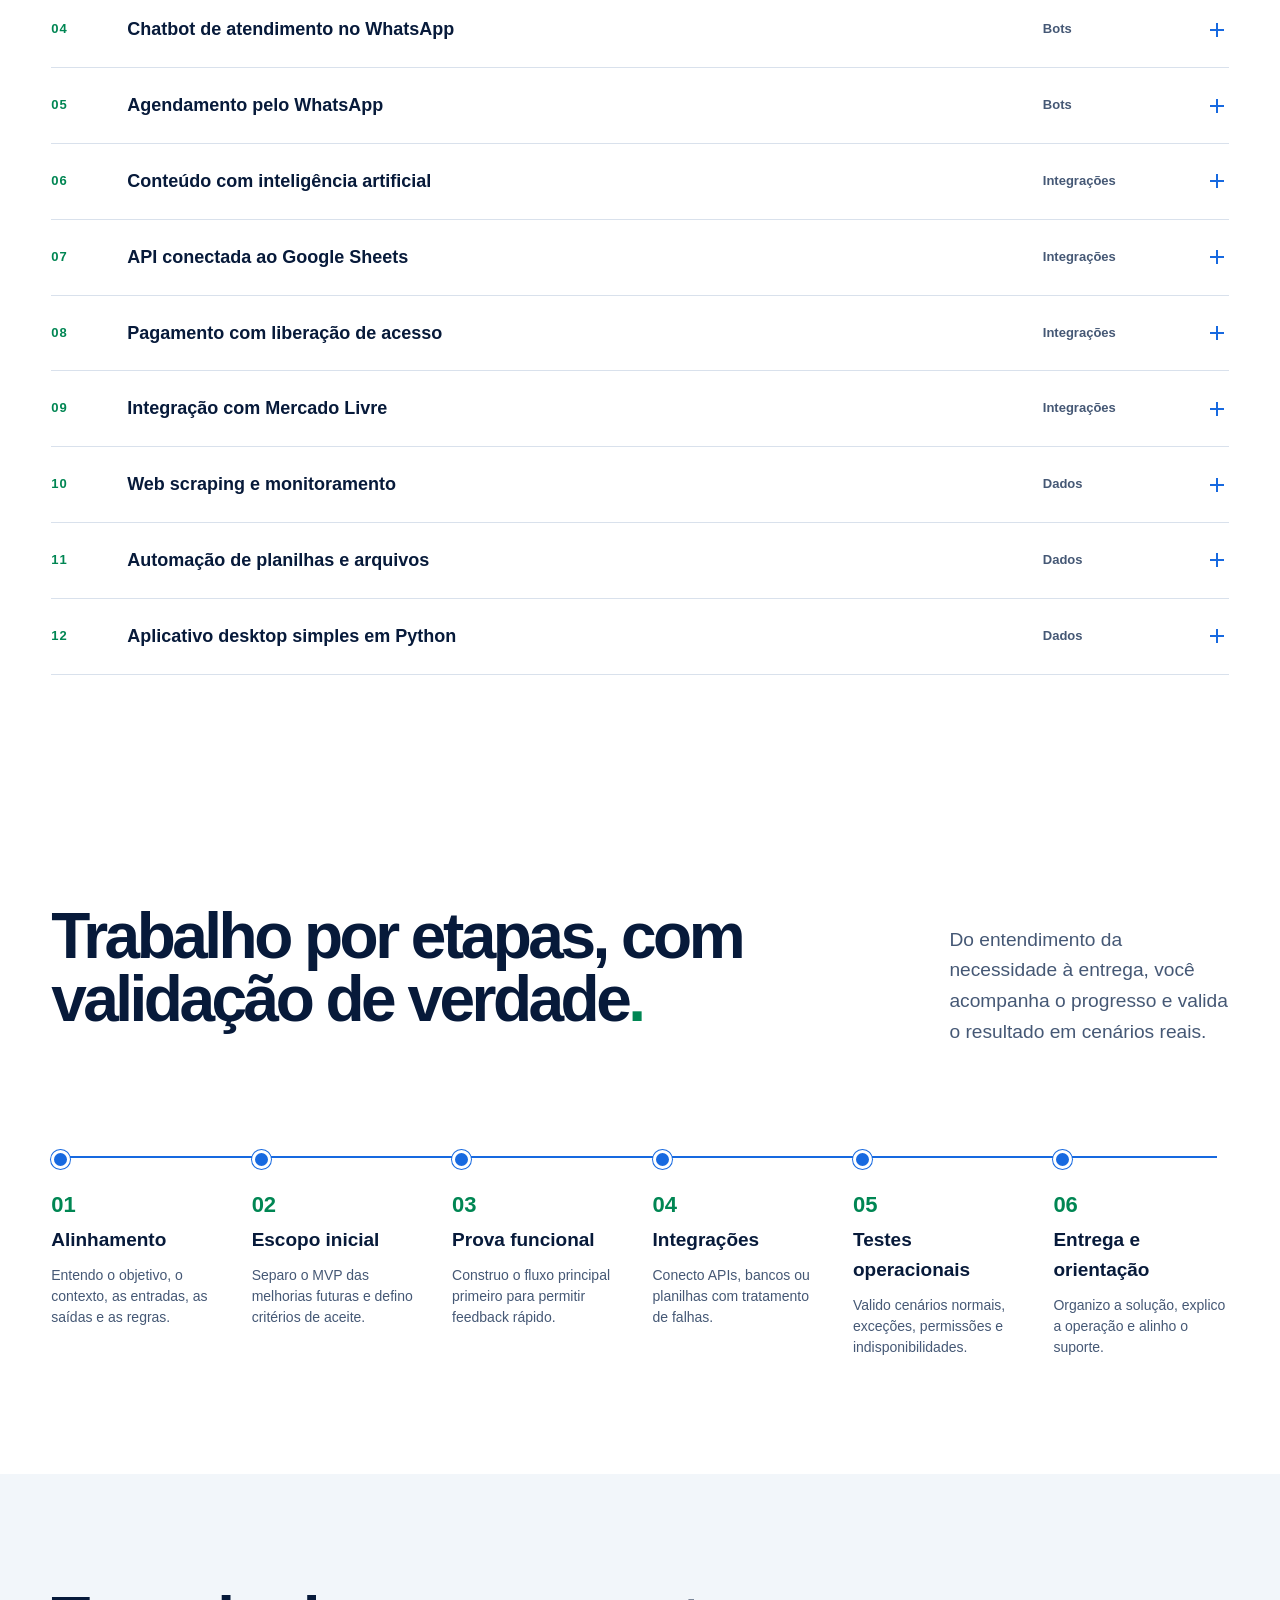
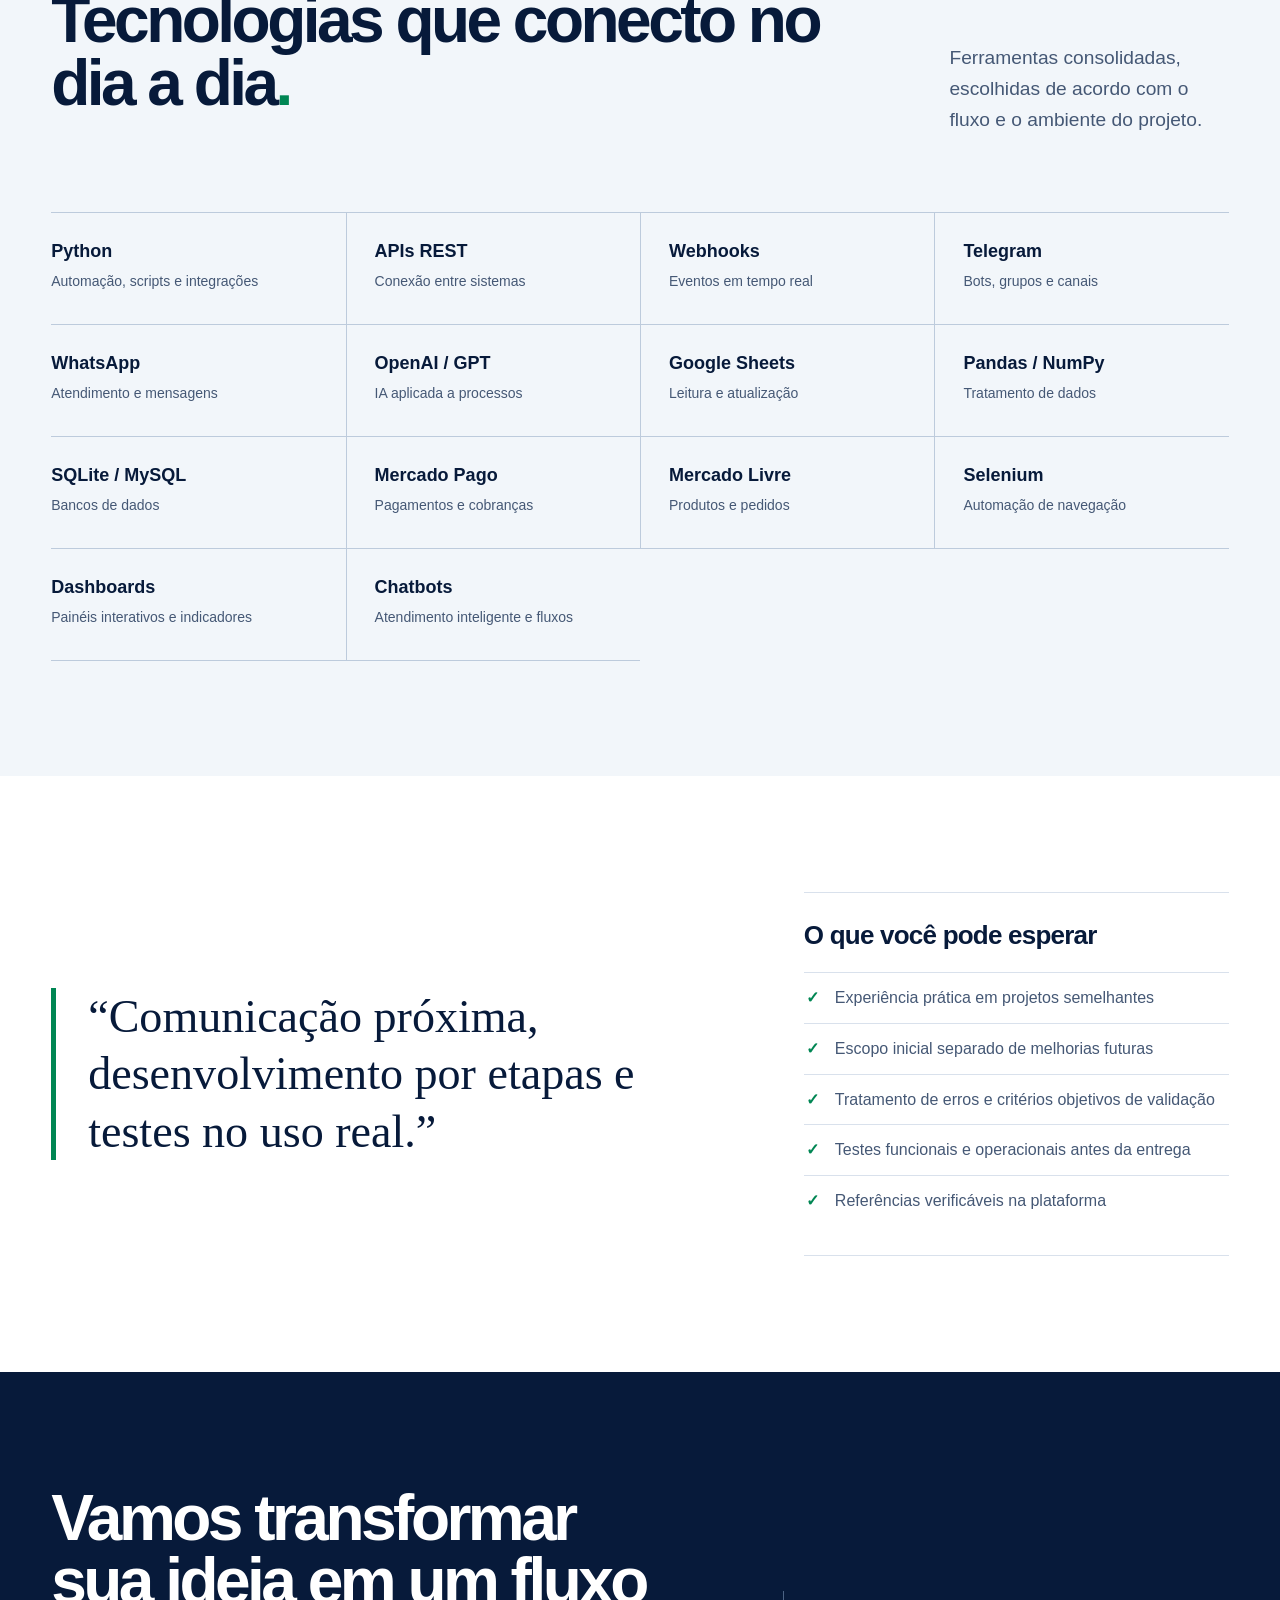
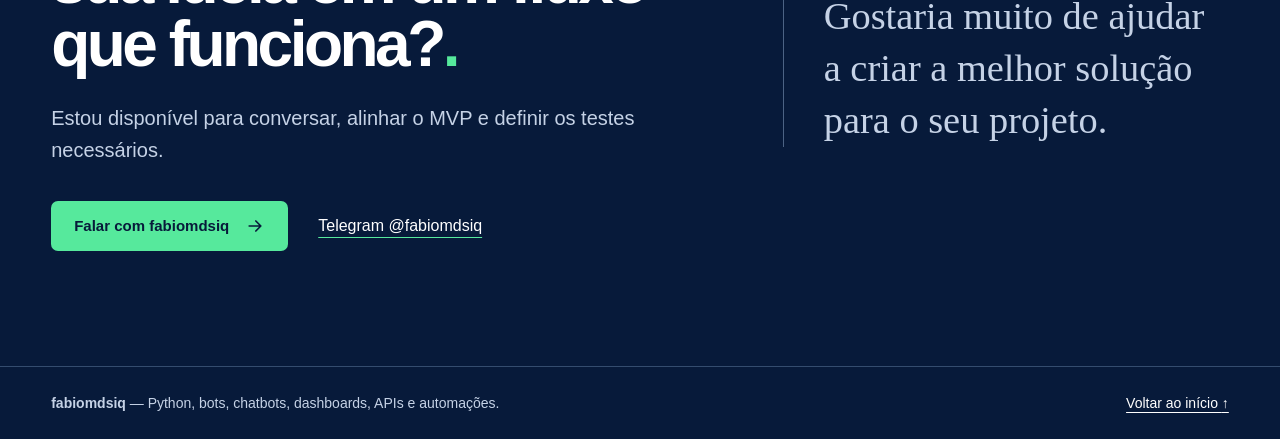
==== commit 5d0c539e: "Adiciona contato flutuante dinâmico" ====
--- a/index.html
+++ b/index.html
@@ -43,7 +43,7 @@
           target="_blank"
           rel="noopener noreferrer"
         >
-          Falar no WhatsApp
+          Falar com fabiomdsiq
           <svg viewBox="0 0 24 24" aria-hidden="true"><path d="M5 12h14M13 6l6 6-6 6" /></svg>
         </a>
       </div>
@@ -408,7 +408,7 @@
                 target="_blank"
                 rel="noopener noreferrer"
               >
-                WhatsApp (47) 99688-7849
+                Falar com fabiomdsiq
                 <svg viewBox="0 0 24 24" aria-hidden="true"><path d="M5 12h14M13 6l6 6-6 6" /></svg>
               </a>
               <a class="text-link" href="https://t.me/fabiomdsiq" target="_blank" rel="noopener noreferrer">Telegram @fabiomdsiq</a>
@@ -425,5 +425,31 @@
         <a href="#inicio">Voltar ao início <span aria-hidden="true">↑</span></a>
       </div>
     </footer>
+
+    <a
+      class="whatsapp-orbit"
+      href="https://wa.me/5547996887849?text=Ol%C3%A1%20fabiomdsiq%2C%20vi%20seu%20portf%C3%B3lio%20e%20gostaria%20de%20conversar%20sobre%20um%20projeto."
+      target="_blank"
+      rel="noopener noreferrer"
+      aria-label="Falar com fabiomdsiq pelo WhatsApp"
+      data-whatsapp-orbit
+    >
+      <span class="whatsapp-signal" aria-hidden="true">
+        <span class="whatsapp-icon">
+          <svg viewBox="0 0 32 32" role="img">
+            <path d="M26.8 5.3A14.8 14.8 0 0 0 3.5 23.1L1.4 30.8l7.9-2.1A14.8 14.8 0 0 0 26.8 5.3Z" />
+            <path d="M11.5 9.2c-.4-1-.8-1-1.2-1h-1c-.4 0-.9.1-1.3.6-.5.5-1.8 1.8-1.8 4.3s1.8 4.9 2.1 5.3c.2.3 3.6 5.7 8.9 7.7 4.4 1.7 5.3 1.4 6.3 1.3 1-.2 3.2-1.3 3.6-2.6.4-1.3.4-2.4.3-2.6-.1-.2-.5-.4-1-.7l-3.7-1.8c-.5-.2-.9-.3-1.3.3-.4.6-1.5 1.8-1.8 2.2-.3.4-.7.4-1.2.1-3.1-1.5-5.1-2.7-7.2-6.2-.5-.9.5-.8 1.5-2.7.2-.4.1-.8-.1-1.1l-1.1-3.1Z" />
+          </svg>
+        </span>
+        <i></i><i></i><i></i>
+      </span>
+      <span class="whatsapp-copy">
+        <small data-whatsapp-context>Vamos transformar sua ideia em solução</small>
+        <strong>Falar com fabiomdsiq</strong>
+      </span>
+      <span class="whatsapp-arrow" aria-hidden="true">
+        <svg viewBox="0 0 24 24"><path d="M5 12h14M13 6l6 6-6 6" /></svg>
+      </span>
+    </a>
   </body>
 </html>
--- a/styles.css
+++ b/styles.css
@@ -260,6 +260,93 @@
 .footer-inner { display: flex; justify-content: space-between; gap: 30px; padding-block: 25px; border-top: 1px solid #344c6e; }
 .footer-inner p { margin: 0; font-size: 14px; }
 .footer-inner a { color: white; font-size: 14px; text-underline-offset: 4px; }
+
+.whatsapp-orbit {
+  position: fixed;
+  right: clamp(18px, 2.5vw, 38px);
+  bottom: clamp(18px, 2.5vw, 34px);
+  z-index: 80;
+  display: grid;
+  grid-template-columns: 58px minmax(0, 1fr) 38px;
+  align-items: center;
+  width: min(346px, calc(100vw - 36px));
+  min-height: 74px;
+  padding: 8px 10px 8px 8px;
+  border: 1px solid rgba(255, 255, 255, .22);
+  border-radius: 22px;
+  color: #fff;
+  background:
+    linear-gradient(120deg, rgba(255,255,255,.12), transparent 42%),
+    linear-gradient(135deg, #006f45 0%, #008653 58%, #0cae6d 100%);
+  box-shadow: 0 20px 50px rgba(7, 26, 58, .28), 0 8px 20px rgba(0, 134, 83, .24);
+  text-decoration: none;
+  isolation: isolate;
+  opacity: 0;
+  transform: translateY(22px) scale(.96);
+  transition: opacity .45s ease, transform .45s cubic-bezier(.2,.8,.2,1), box-shadow .25s ease;
+}
+.whatsapp-orbit::before {
+  content: "";
+  position: absolute;
+  inset: -1px;
+  z-index: -1;
+  border-radius: inherit;
+  background: linear-gradient(90deg, transparent, rgba(255,255,255,.38), transparent);
+  background-size: 220% 100%;
+  opacity: .55;
+  animation: whatsapp-shimmer 5.5s ease-in-out infinite;
+  pointer-events: none;
+}
+.whatsapp-orbit.is-ready { opacity: 1; transform: translateY(0) scale(1); }
+.whatsapp-orbit:hover,
+.whatsapp-orbit:focus-visible {
+  transform: translateY(-6px) scale(1.015);
+  box-shadow: 0 28px 65px rgba(7, 26, 58, .32), 0 12px 28px rgba(0, 134, 83, .3);
+}
+.whatsapp-signal { position: relative; display: grid; place-items: center; width: 58px; height: 58px; }
+.whatsapp-icon {
+  position: relative;
+  z-index: 2;
+  display: grid;
+  place-items: center;
+  width: 48px;
+  height: 48px;
+  border: 1px solid rgba(255,255,255,.38);
+  border-radius: 16px;
+  background: rgba(255,255,255,.16);
+  box-shadow: inset 0 1px 0 rgba(255,255,255,.28);
+  backdrop-filter: blur(8px);
+}
+.whatsapp-icon svg { width: 27px; height: 27px; fill: none; stroke: currentColor; stroke-width: 1.65; stroke-linecap: round; stroke-linejoin: round; }
+.whatsapp-signal > i {
+  position: absolute;
+  inset: 4px;
+  border: 1px solid rgba(255,255,255,.45);
+  border-radius: 18px;
+  opacity: 0;
+  animation: whatsapp-pulse 3s ease-out infinite;
+}
+.whatsapp-signal > i:nth-of-type(2) { animation-delay: 1s; }
+.whatsapp-signal > i:nth-of-type(3) { animation-delay: 2s; }
+.whatsapp-copy { min-width: 0; padding: 0 10px 0 5px; }
+.whatsapp-copy small,
+.whatsapp-copy strong { display: block; overflow: hidden; text-overflow: ellipsis; white-space: nowrap; }
+.whatsapp-copy small { margin-bottom: 2px; color: rgba(255,255,255,.78); font-size: 10px; font-weight: 650; letter-spacing: .015em; transition: opacity .18s, transform .18s; }
+.whatsapp-copy strong { font-size: 15px; line-height: 1.25; letter-spacing: -.01em; }
+.whatsapp-arrow { display: grid; place-items: center; width: 34px; height: 34px; border-radius: 50%; color: var(--green-dark); background: #fff; transition: transform .22s; }
+.whatsapp-arrow svg { width: 19px; height: 19px; fill: none; stroke: currentColor; stroke-width: 2; stroke-linecap: round; stroke-linejoin: round; }
+.whatsapp-orbit:hover .whatsapp-arrow { transform: translateX(3px) rotate(-8deg); }
+.whatsapp-orbit[data-section="dashboard"] { background: linear-gradient(135deg, #0d4caf 0%, #1769e0 48%, #008653 100%); }
+.whatsapp-orbit[data-section="contato"] { box-shadow: 0 0 0 5px rgba(86, 233, 156, .13), 0 25px 60px rgba(0,0,0,.34); }
+
+@keyframes whatsapp-pulse {
+  0% { opacity: .65; transform: scale(.72); }
+  72%, 100% { opacity: 0; transform: scale(1.36); }
+}
+@keyframes whatsapp-shimmer {
+  0%, 68% { background-position: 180% 0; }
+  100% { background-position: -90% 0; }
+}
 
 .reveal { opacity: 0; transform: translateY(22px); transition: opacity .65s ease, transform .65s ease; transition-delay: var(--delay, 0ms); }
 .reveal.is-visible { opacity: 1; transform: translateY(0); }
@@ -382,6 +469,19 @@
   .contact-actions .button { width: 100%; }
   .text-link { text-align: center; }
   .footer-inner { align-items: flex-start; flex-direction: column; }
+  .site-footer { padding-bottom: 98px; }
+  .whatsapp-orbit {
+    right: 14px;
+    bottom: 14px;
+    grid-template-columns: 52px minmax(0, 1fr) 34px;
+    width: min(330px, calc(100vw - 28px));
+    min-height: 66px;
+    border-radius: 19px;
+  }
+  .whatsapp-signal { width: 52px; height: 52px; }
+  .whatsapp-icon { width: 43px; height: 43px; border-radius: 14px; }
+  .whatsapp-copy small { font-size: 9px; }
+  .whatsapp-copy strong { font-size: 14px; }
 }
 
 @media (prefers-reduced-motion: reduce) {
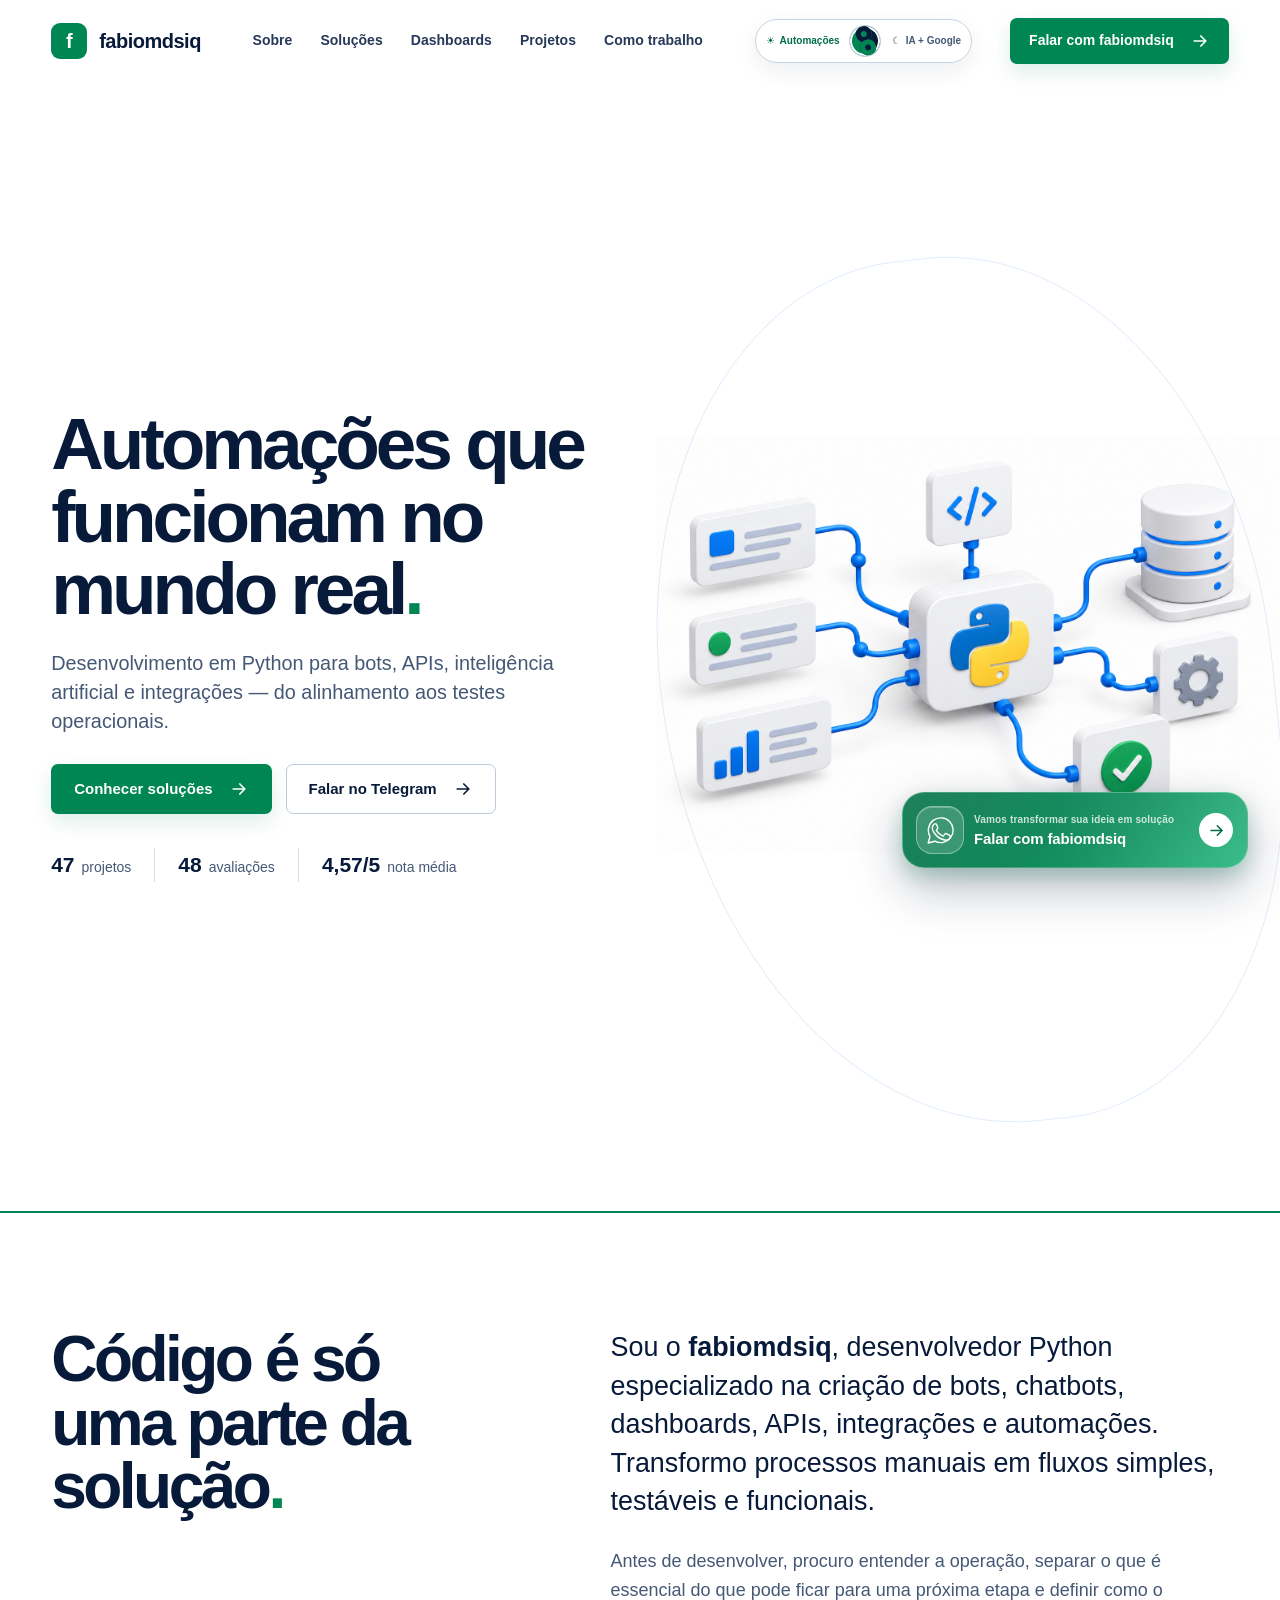
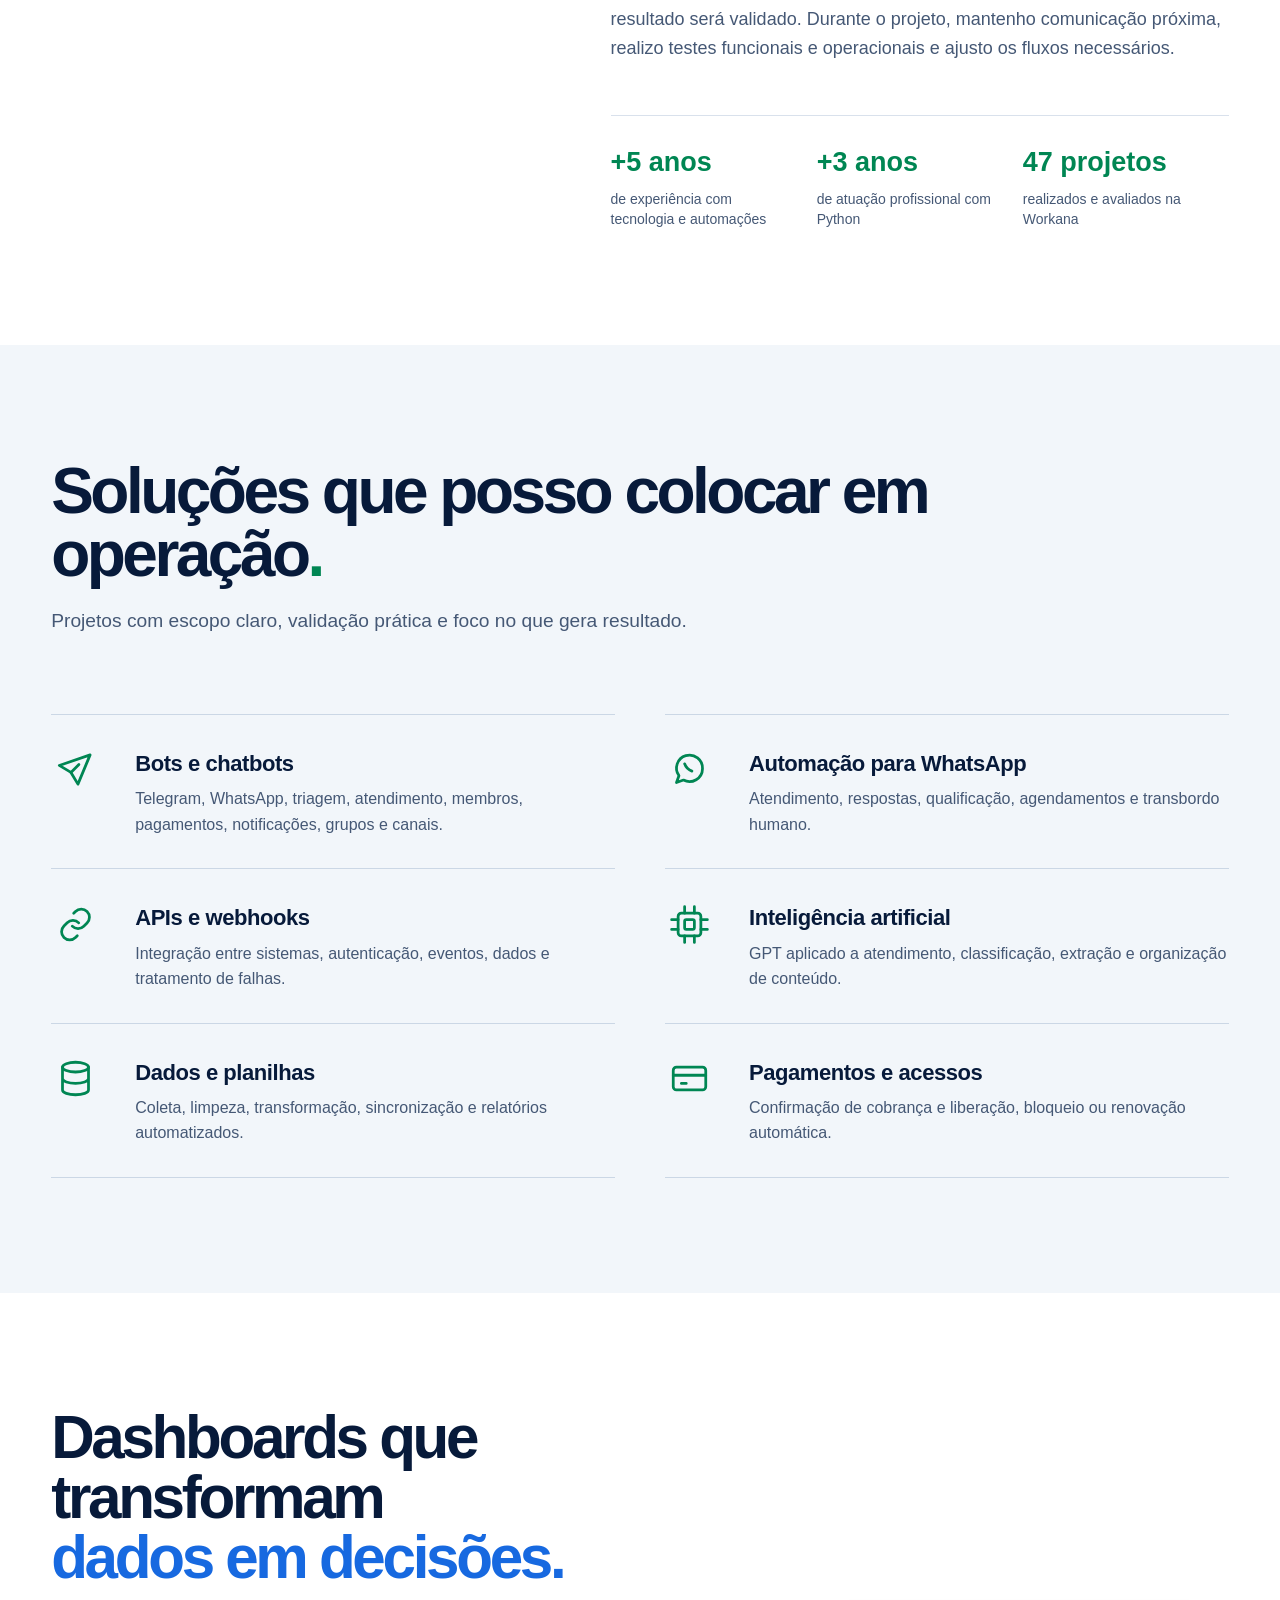
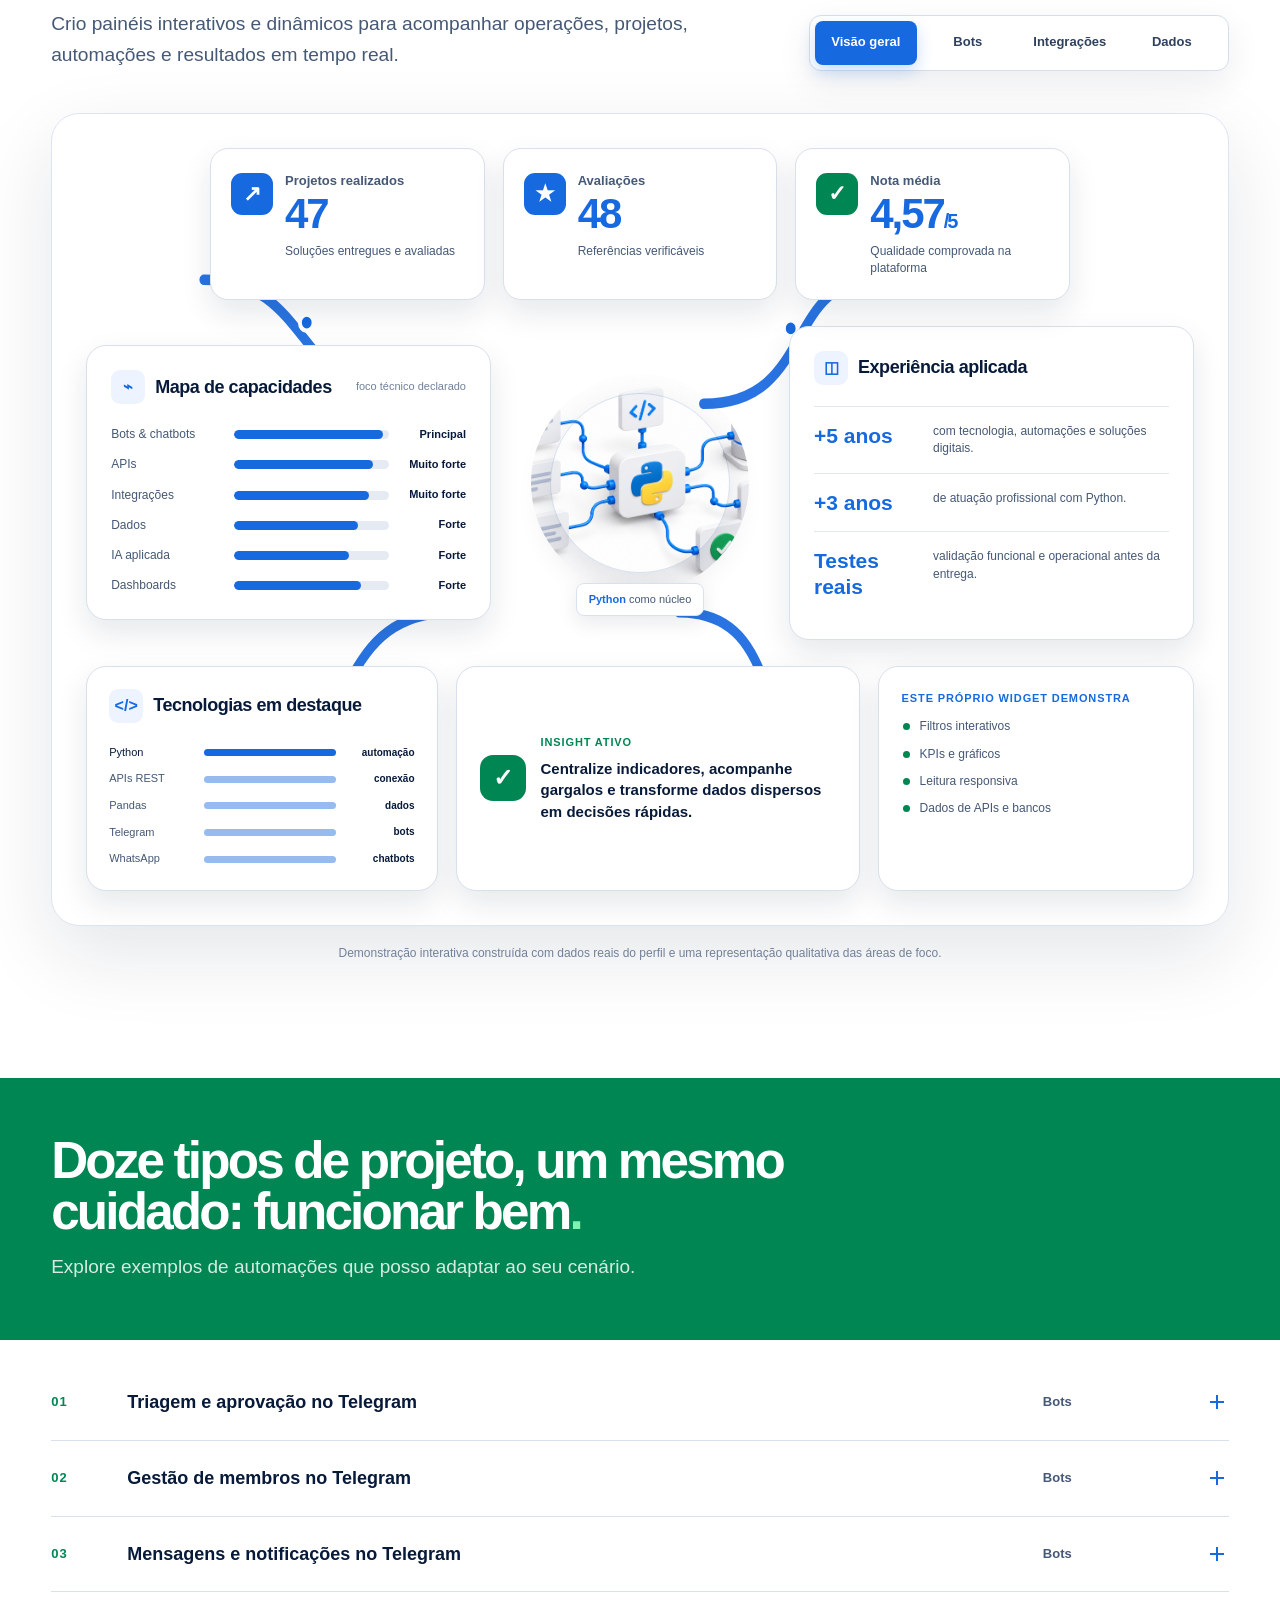
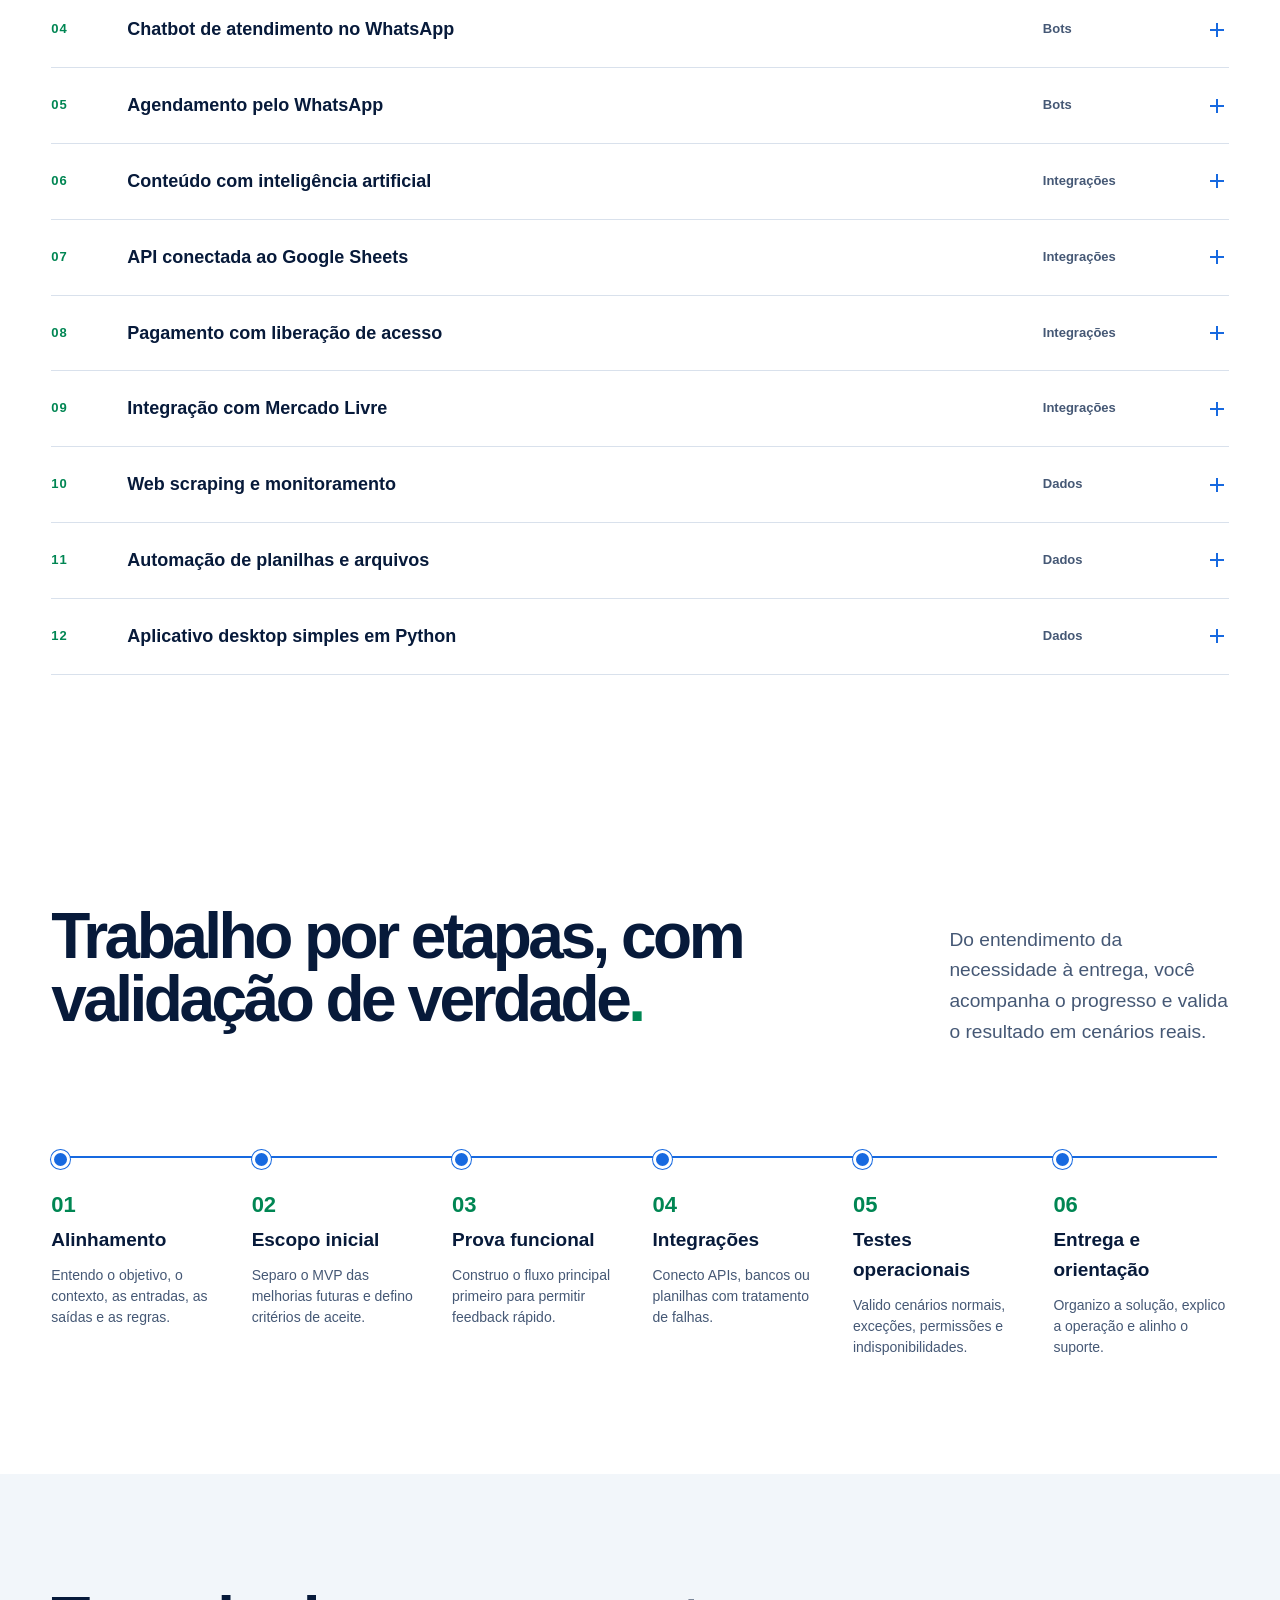
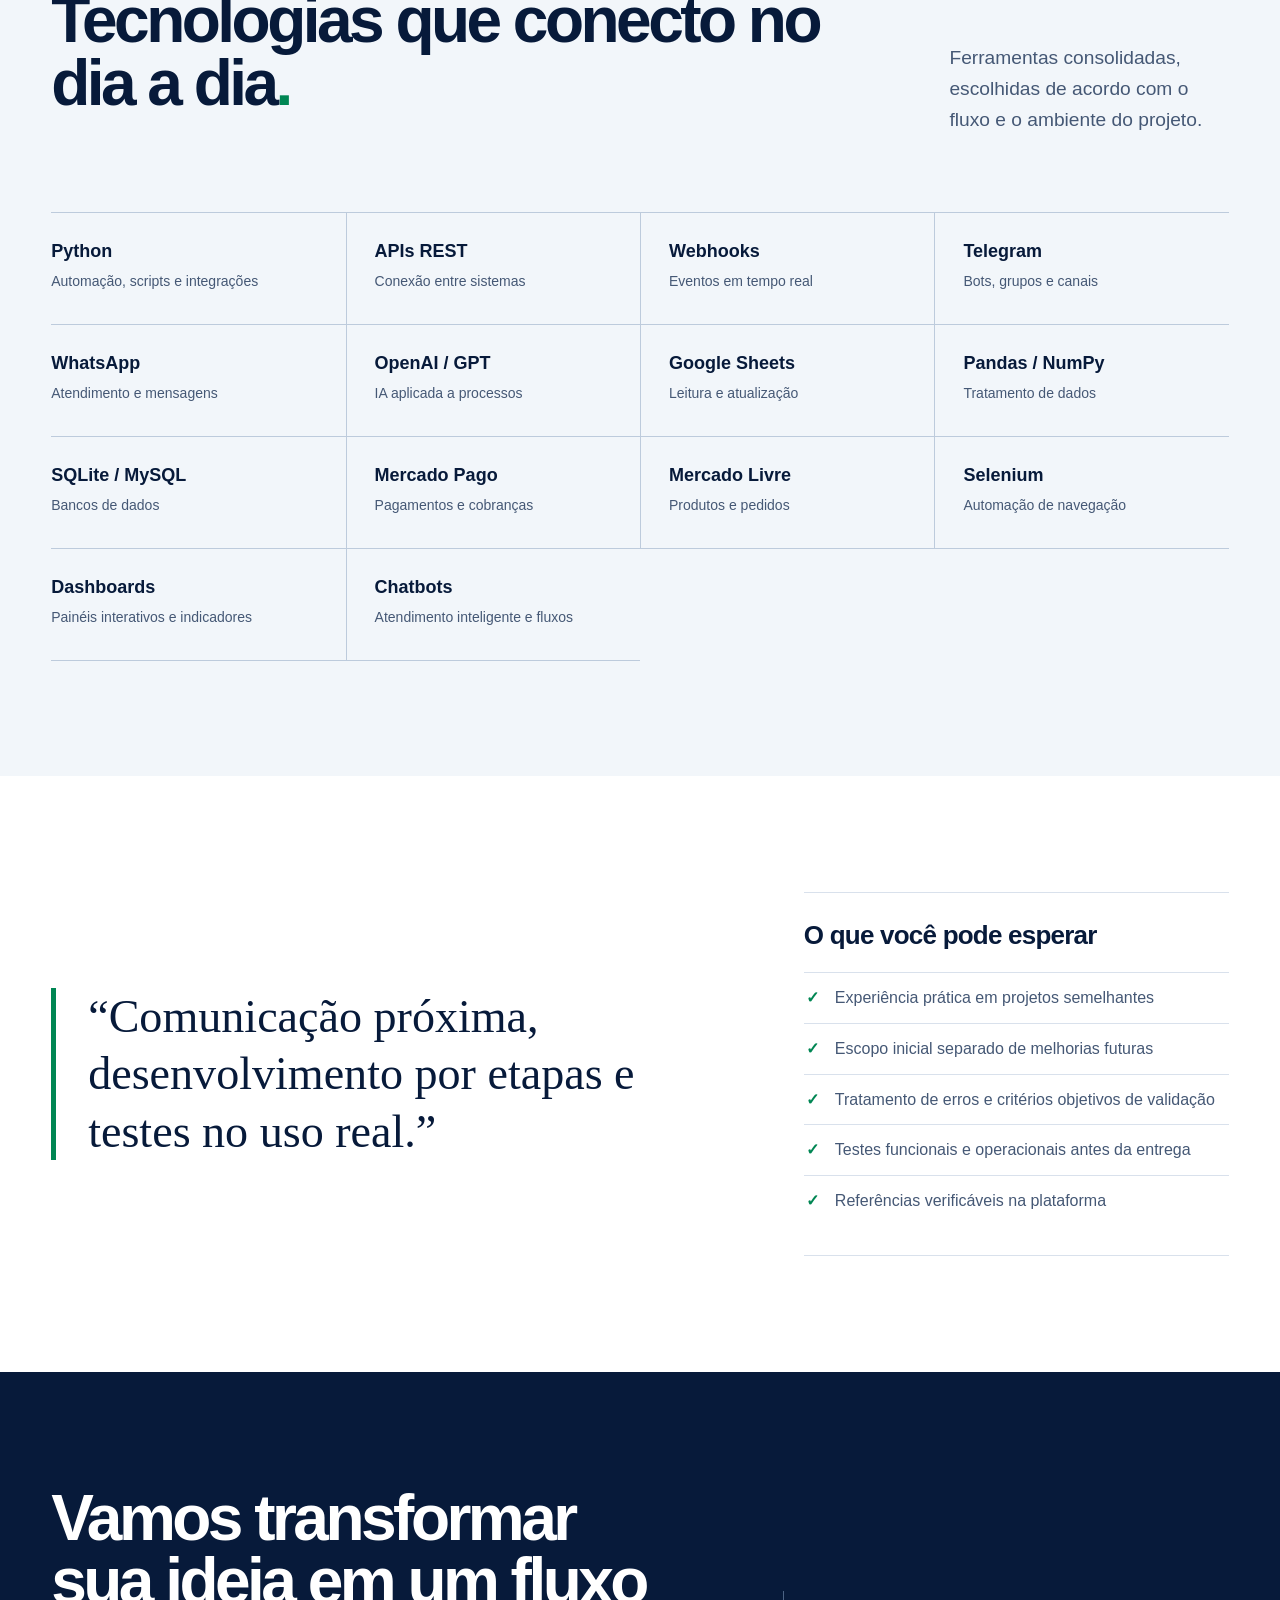
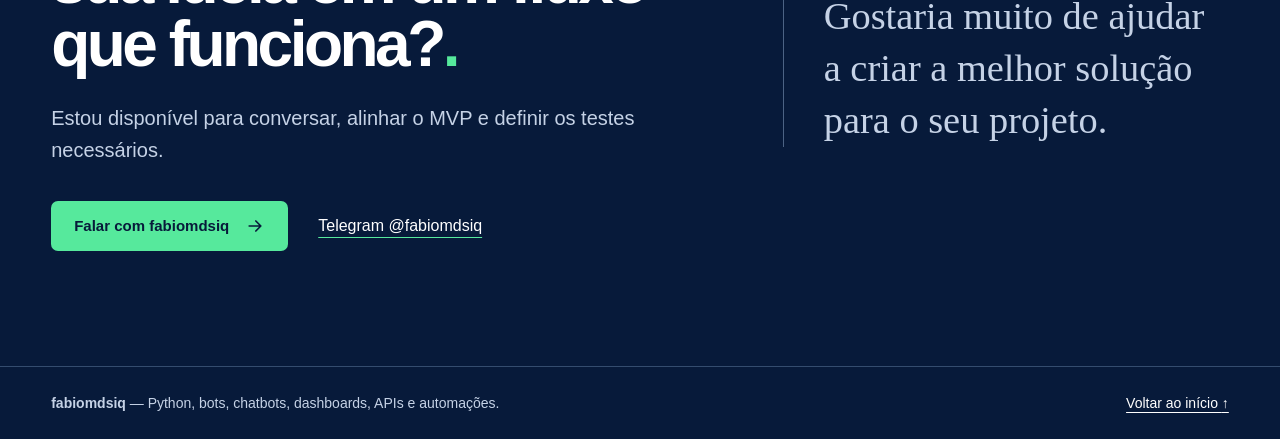
==== commit 9d1a7113: "Adiciona layout IA e Google com troca Yin-Yang" ====
--- a/index.html
+++ b/index.html
@@ -36,6 +36,12 @@
           <a href="#projetos">Projetos</a>
           <a href="#processo">Como trabalho</a>
         </nav>
+
+        <a class="world-switch world-switch-day" href="ia/" aria-label="Alternar para o layout IA e Google" data-world-switch>
+          <span class="world-option world-option-active"><span aria-hidden="true">☀</span><b>Automações</b></span>
+          <span class="yin-yang" aria-hidden="true"><i></i></span>
+          <span class="world-option"><span aria-hidden="true">☾</span><b>IA + Google</b></span>
+        </a>
 
         <a
           class="button button-primary header-cta"
--- a/styles.css
+++ b/styles.css
@@ -71,6 +71,34 @@
 .button-secondary { color: var(--ink); background: white; border-color: #bdc9d9; }
 .button-secondary:hover { border-color: var(--ink); }
 .header-cta { min-height: 46px; padding: 11px 18px; font-size: 14px; }
+
+.world-switch {
+  view-transition-name: world-switch;
+  display: inline-grid;
+  grid-template-columns: auto 34px auto;
+  align-items: center;
+  gap: 7px;
+  min-height: 44px;
+  padding: 5px 8px;
+  border: 1px solid #c8d4e2;
+  border-radius: 999px;
+  color: var(--ink-soft);
+  background: #fff;
+  box-shadow: 0 8px 22px rgba(7, 26, 58, .07);
+  text-decoration: none;
+  white-space: nowrap;
+  transition: border-color .2s, box-shadow .2s, transform .2s;
+}
+.world-switch:hover { border-color: var(--green); box-shadow: 0 12px 28px rgba(0, 134, 83, .13); transform: translateY(-1px); }
+.world-option { display: inline-flex; align-items: center; gap: 5px; padding-inline: 2px; font-size: 10px; }
+.world-option b { font-weight: 720; }
+.world-option-active { color: var(--green-dark); }
+.yin-yang { position: relative; display: block; width: 32px; height: 32px; overflow: hidden; border: 1px solid #c8d4e2; border-radius: 50%; background: linear-gradient(90deg, var(--green) 50%, var(--ink) 50%); box-shadow: inset 0 0 0 2px white; transform: rotate(-18deg); transition: transform .45s cubic-bezier(.2,.8,.2,1); }
+.yin-yang::before, .yin-yang::after { content: ""; position: absolute; left: 8px; width: 16px; height: 16px; border-radius: 50%; }
+.yin-yang::before { top: 0; background: var(--green); box-shadow: inset 0 0 0 5px var(--ink); }
+.yin-yang::after { bottom: 0; background: var(--ink); box-shadow: inset 0 0 0 5px var(--green); }
+.world-switch:hover .yin-yang { transform: rotate(162deg); }
+@view-transition { navigation: auto; }
 
 h1, h2, h3, p { margin-top: 0; }
 h1, h2 { font-family: var(--display); letter-spacing: -.055em; line-height: .99; }
@@ -355,6 +383,8 @@
 @media (max-width: 1120px) {
   .header-cta { display: none; }
   .main-nav { margin-left: auto; margin-right: 0; }
+  .world-option b { display: none; }
+  .world-switch { grid-template-columns: auto 32px auto; gap: 4px; }
   .hero-grid { grid-template-columns: 1fr 1fr; min-height: 590px; }
   .proof-list { flex-wrap: wrap; row-gap: 10px; }
   .proof-list div { padding-inline: 14px; }
@@ -379,7 +409,8 @@
   html { scroll-padding-top: 70px; }
   .site-header { height: 70px; }
   .header-inner { justify-content: space-between; }
-  .menu-toggle { display: block; margin-left: auto; cursor: pointer; }
+  .menu-toggle { order: 3; display: block; margin-left: 0; cursor: pointer; }
+  .world-switch { order: 2; margin-left: auto; }
   .menu-toggle[aria-expanded="true"] > span:nth-child(1) { transform: translateY(7px) rotate(45deg); }
   .menu-toggle[aria-expanded="true"] > span:nth-child(2) { opacity: 0; }
   .menu-toggle[aria-expanded="true"] > span:nth-child(3) { transform: translateY(-7px) rotate(-45deg); }
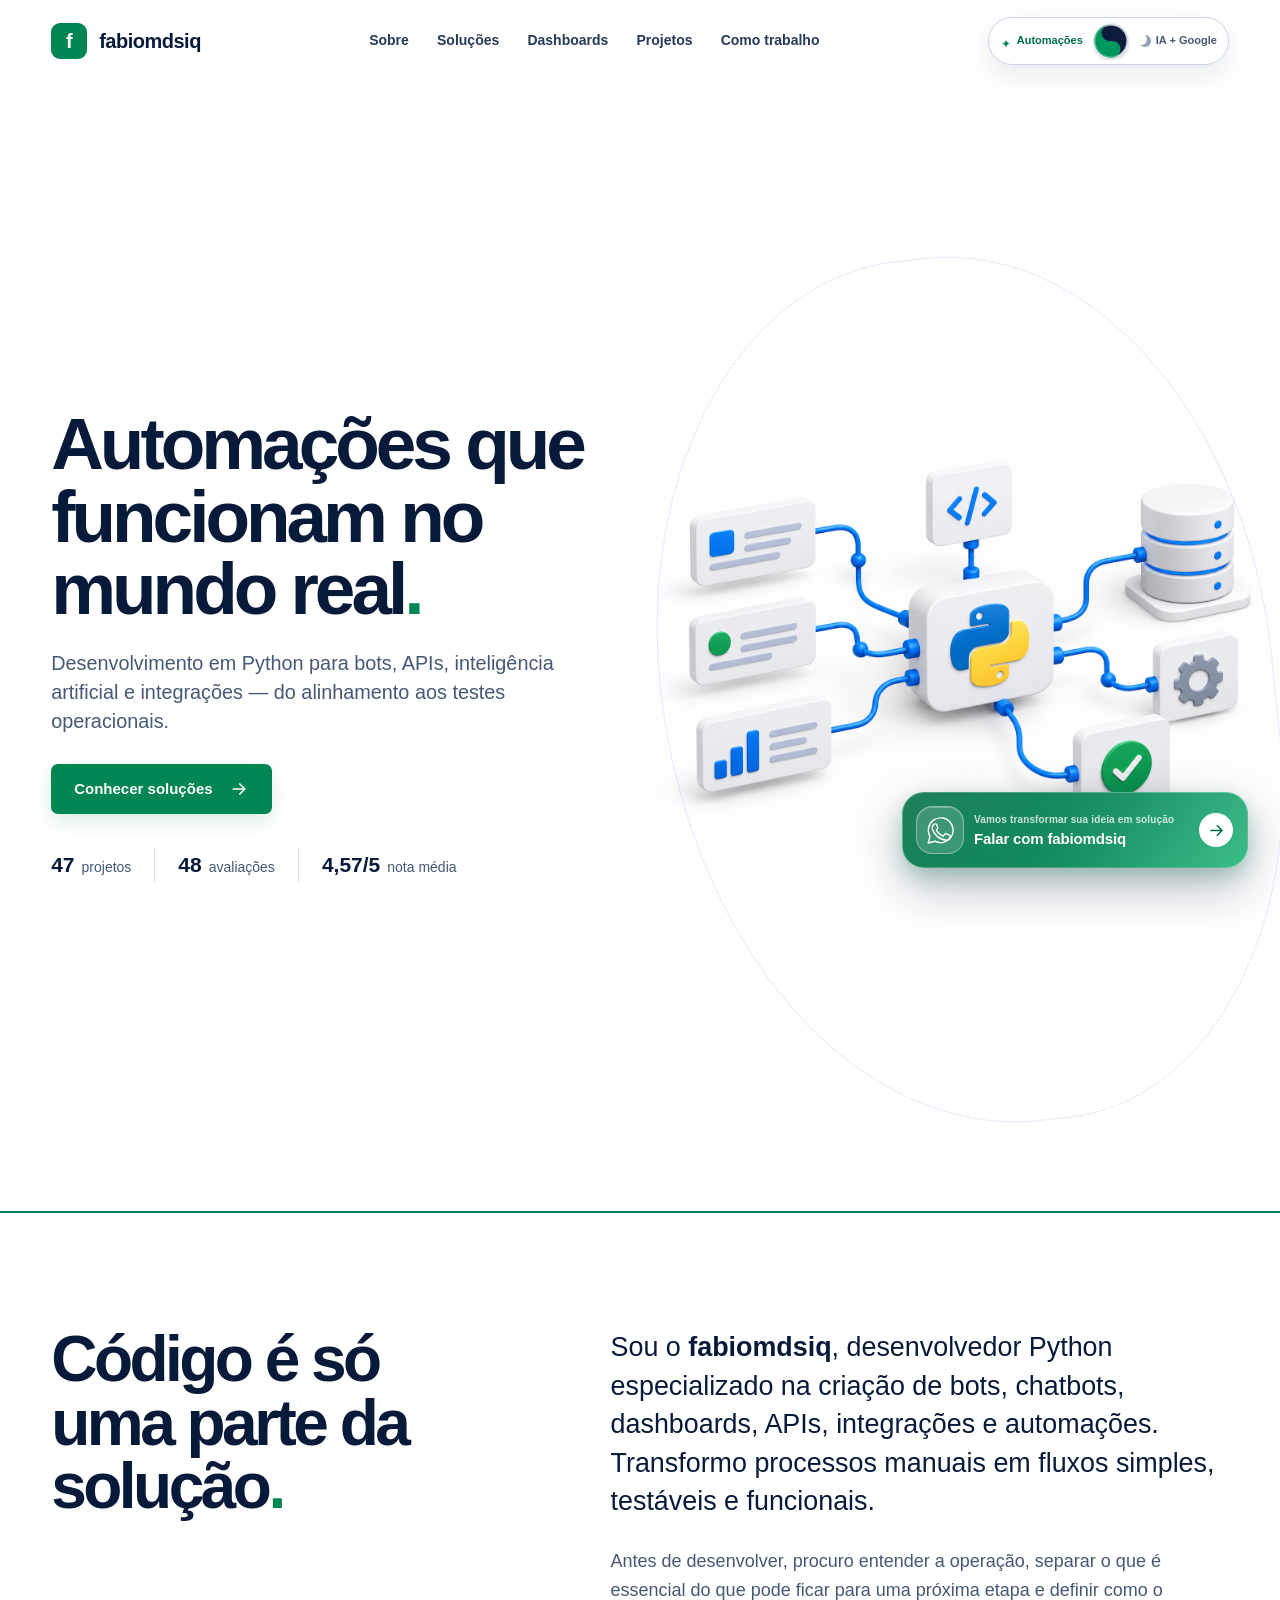
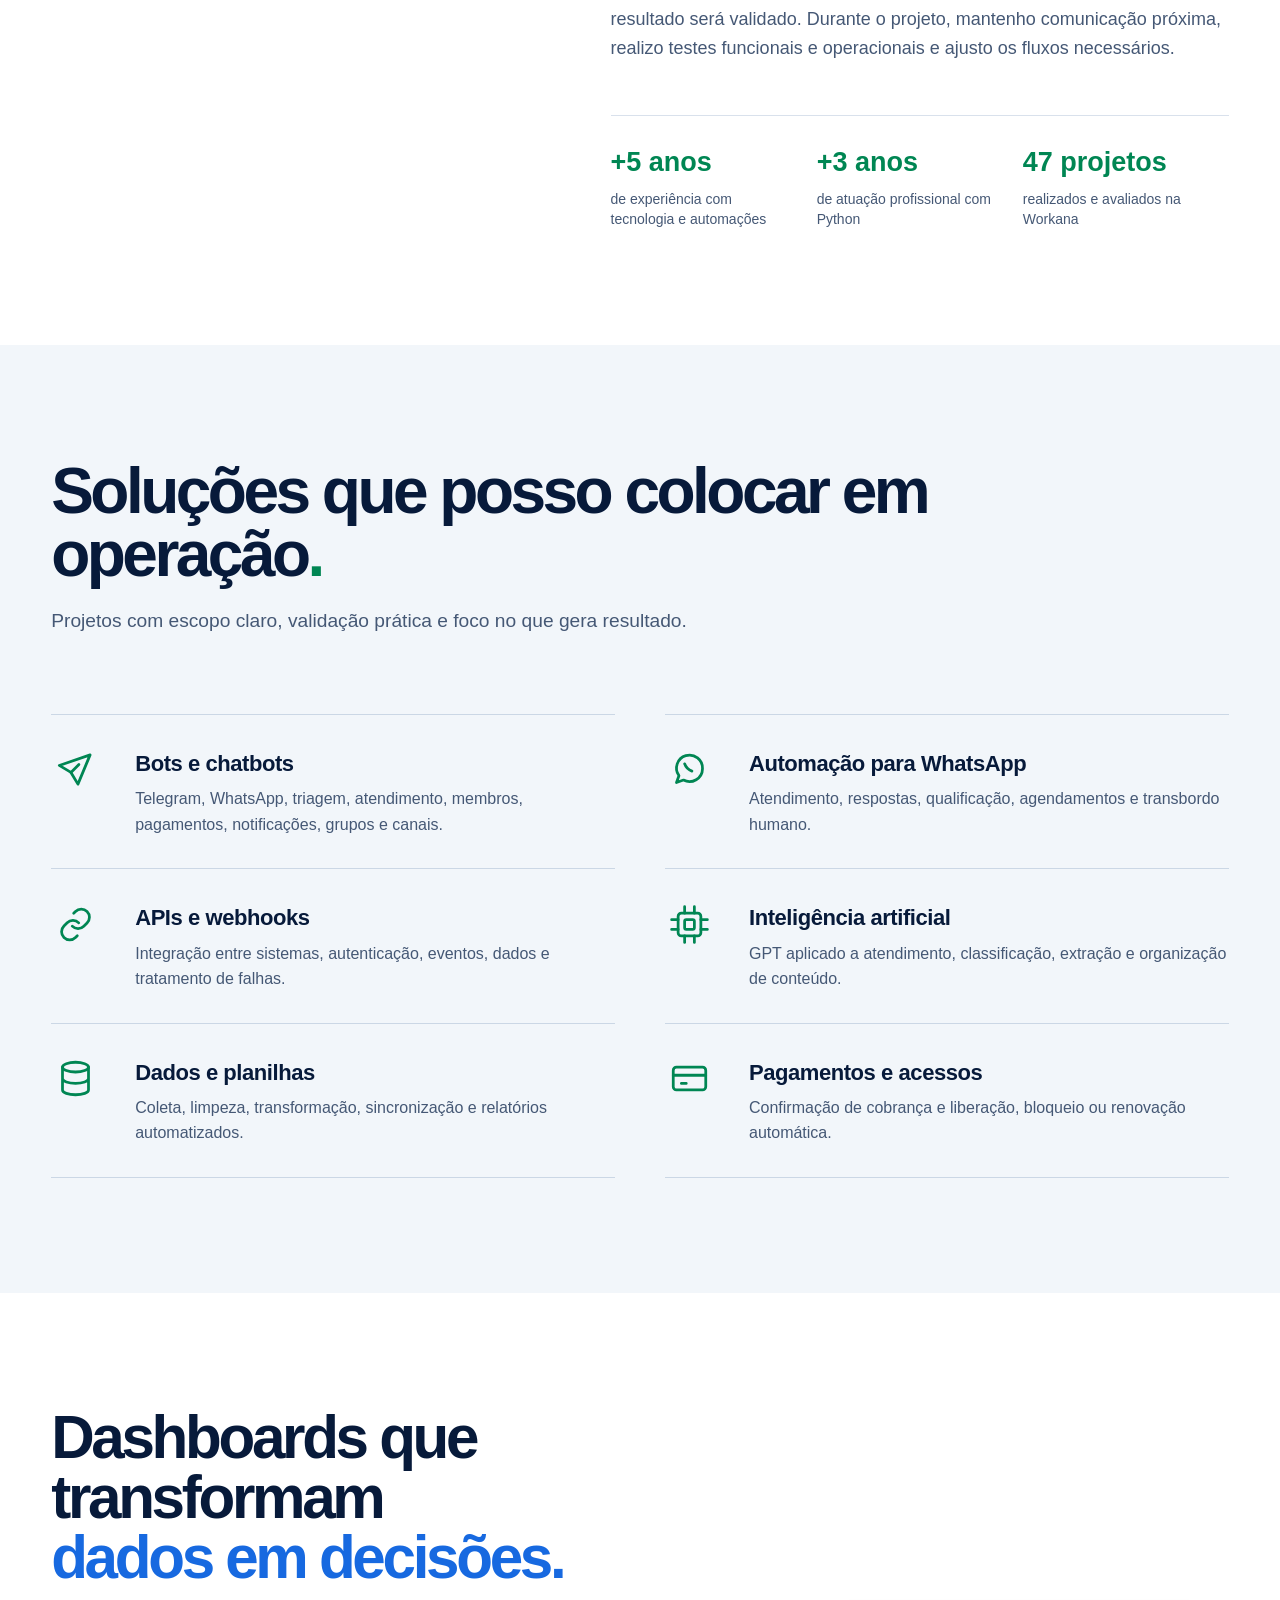
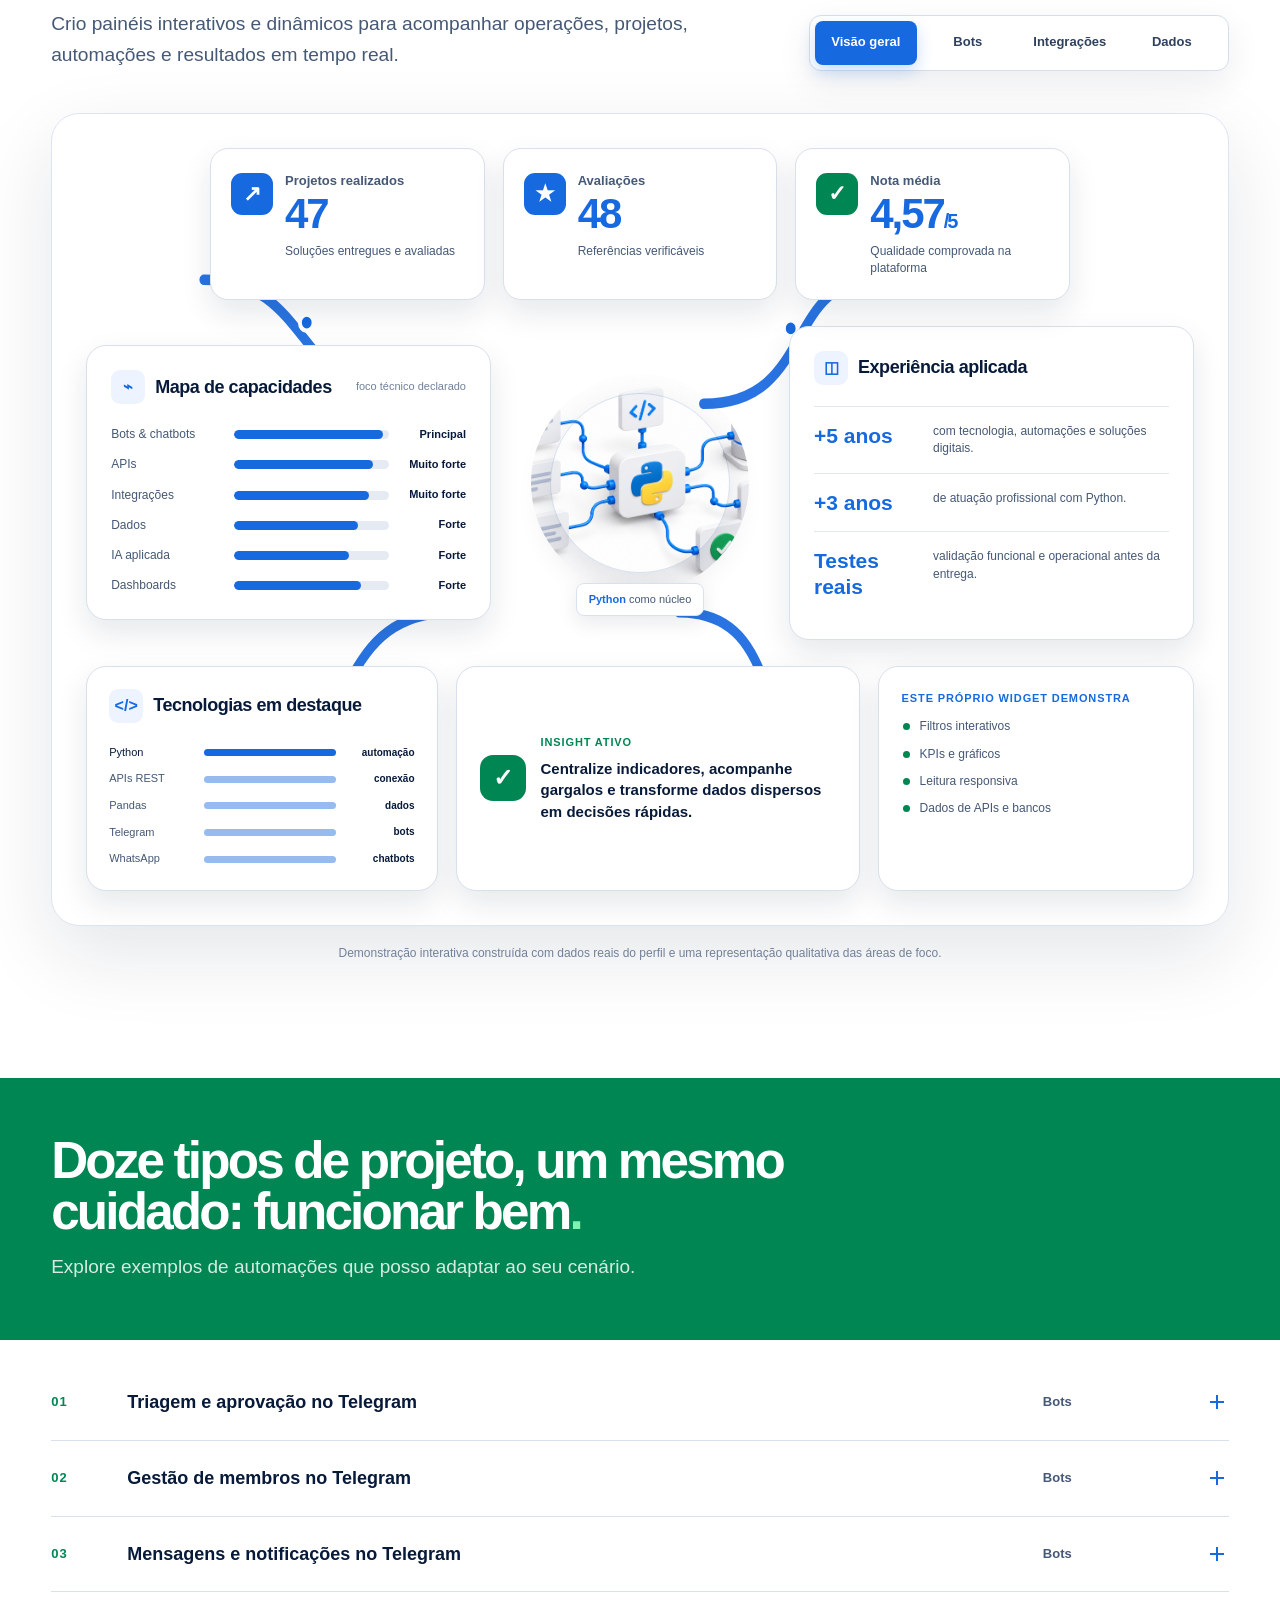
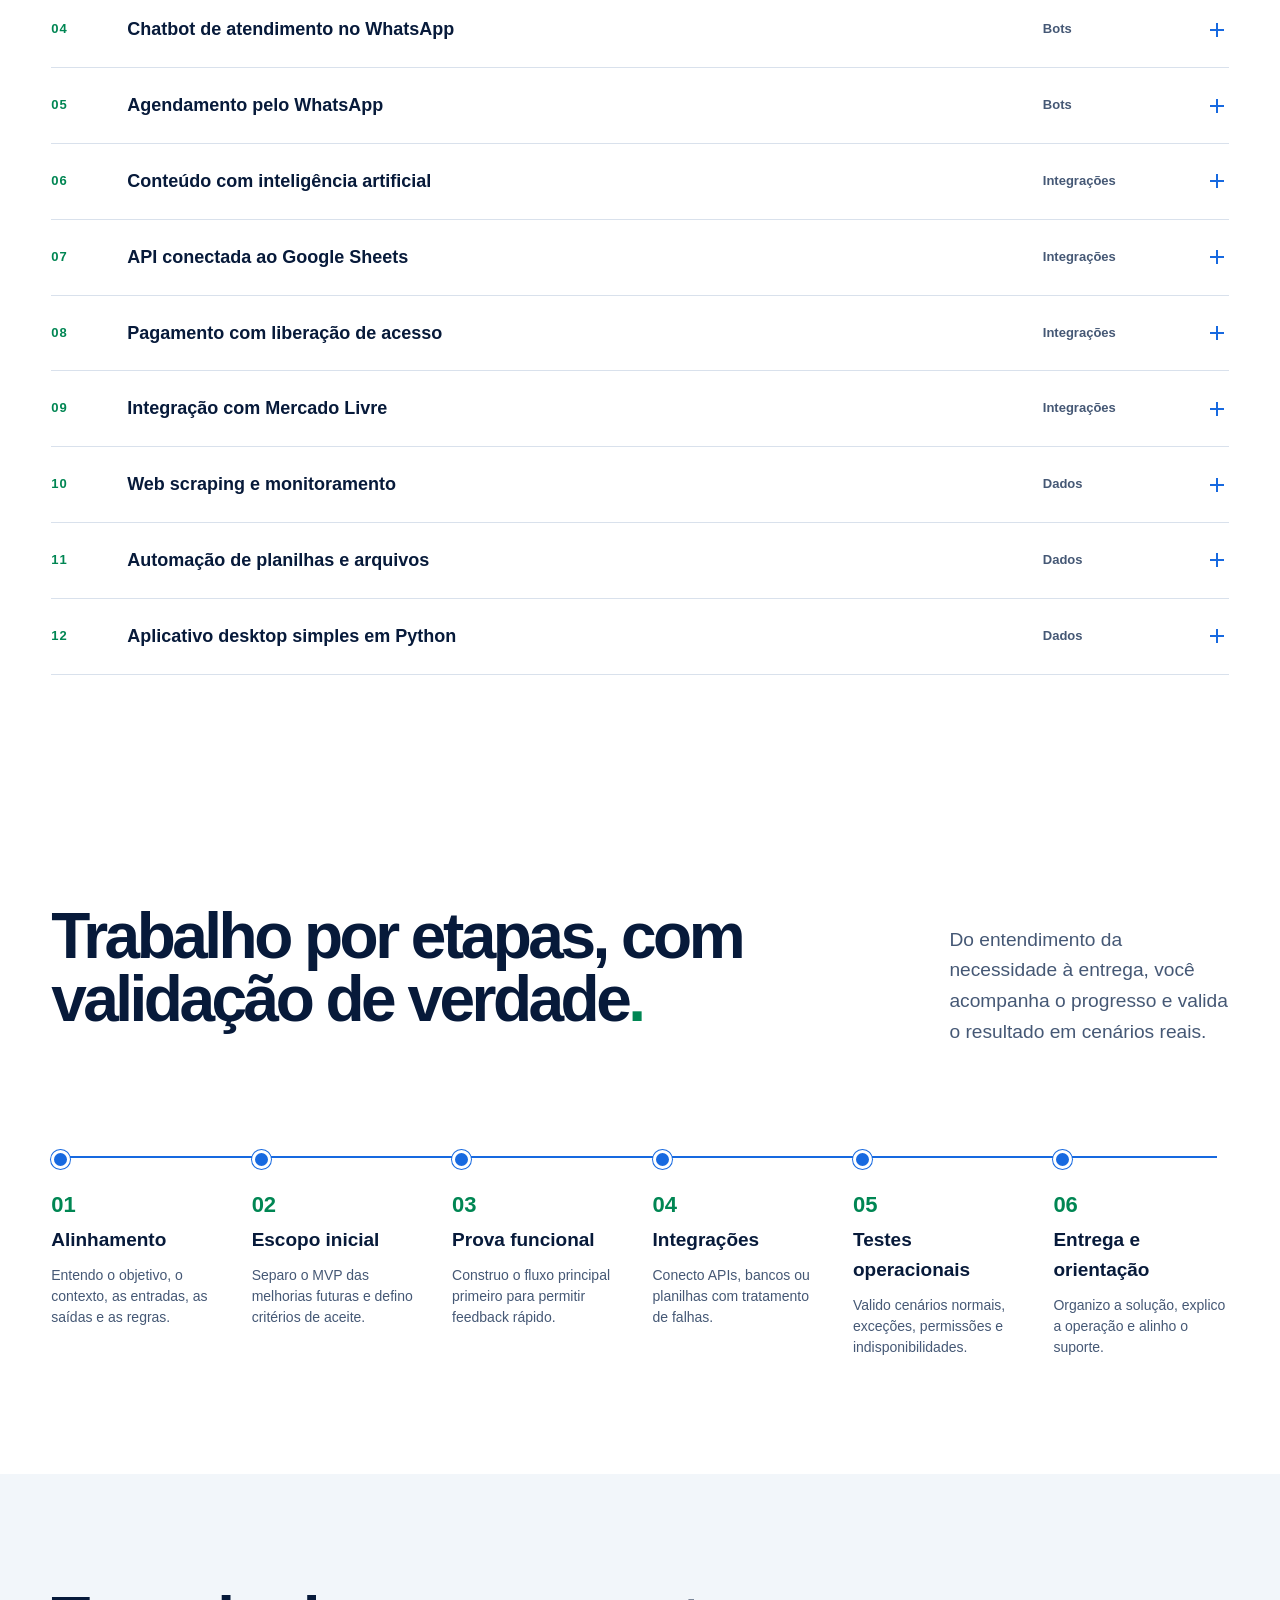
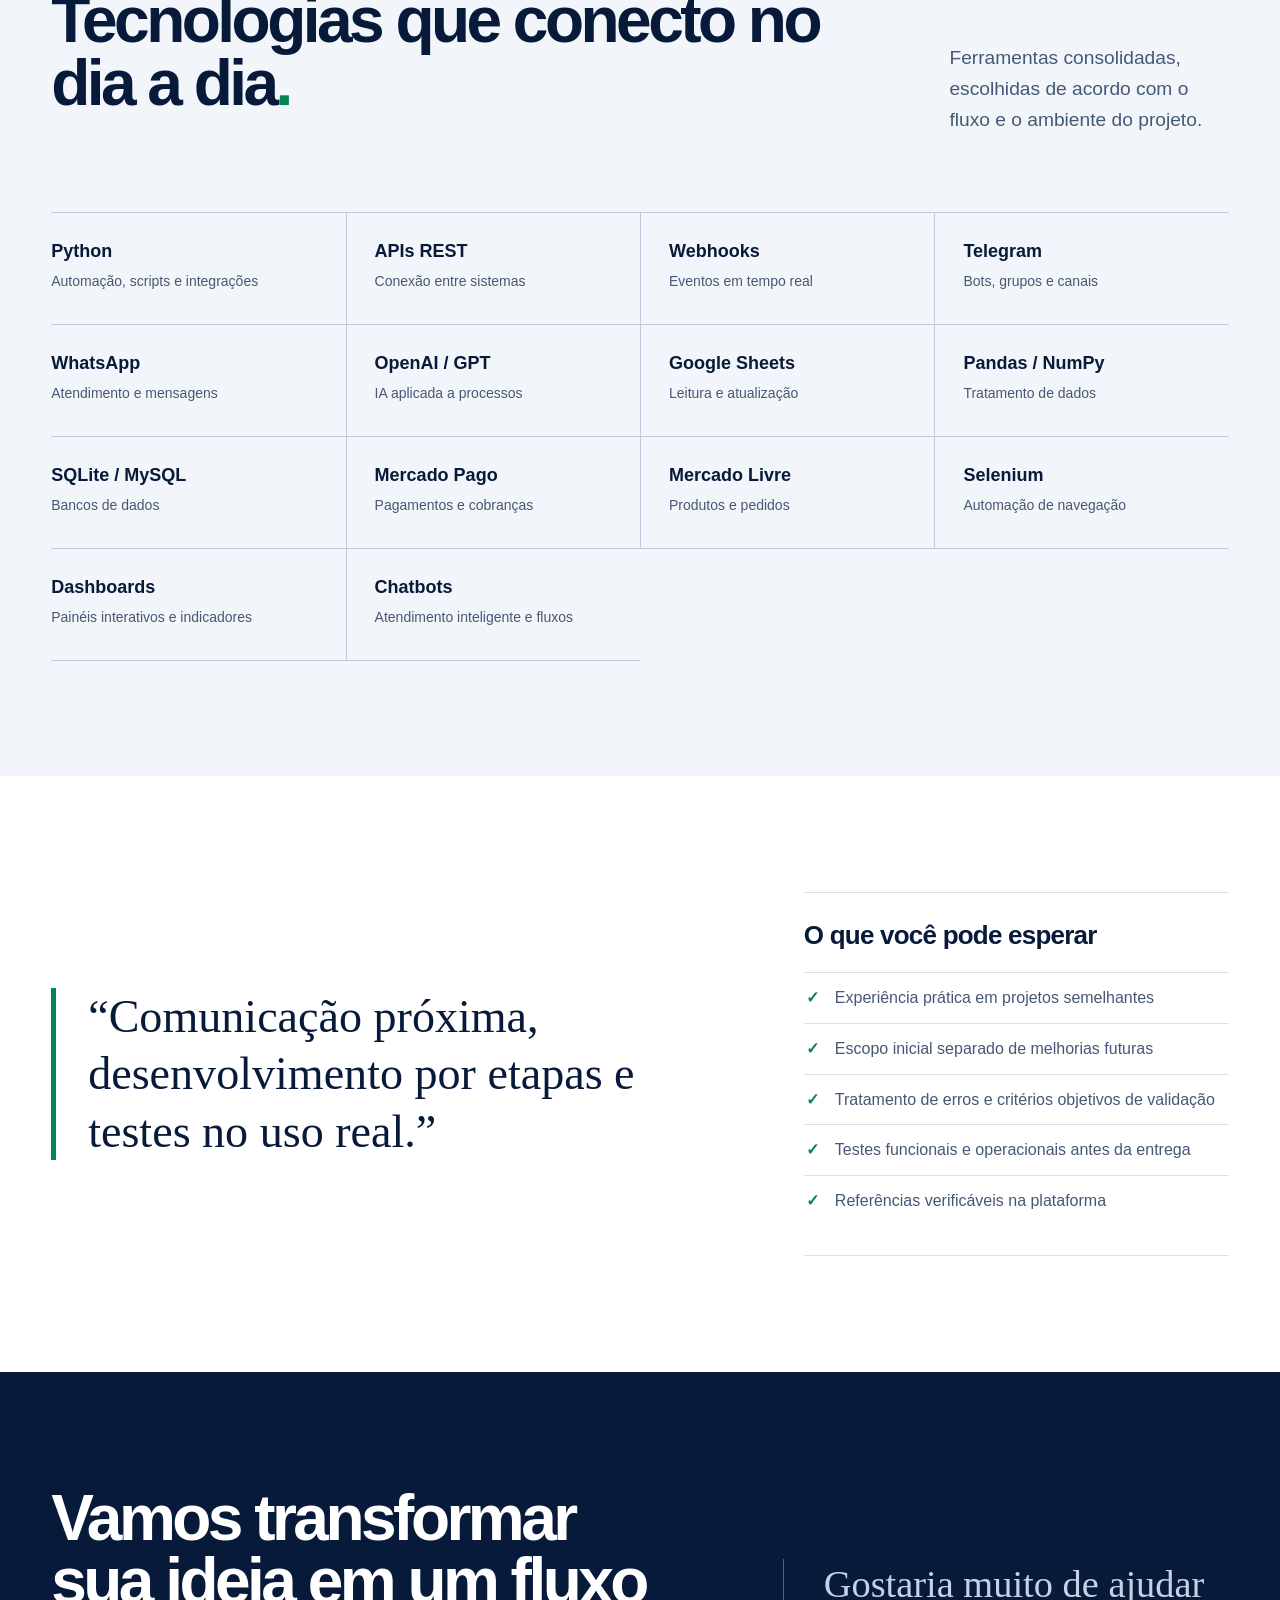
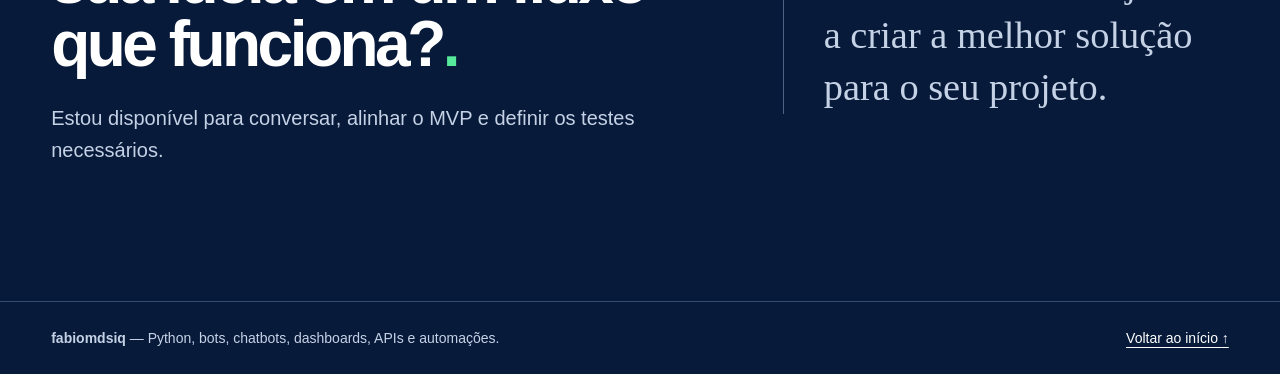
==== commit aaa173dd: "Simplifica contatos e aprimora seletor de layout" ====
--- a/index.html
+++ b/index.html
@@ -38,19 +38,9 @@
         </nav>
 
         <a class="world-switch world-switch-day" href="ia/" aria-label="Alternar para o layout IA e Google" data-world-switch>
-          <span class="world-option world-option-active"><span aria-hidden="true">☀</span><b>Automações</b></span>
-          <span class="yin-yang" aria-hidden="true"><i></i></span>
-          <span class="world-option"><span aria-hidden="true">☾</span><b>IA + Google</b></span>
-        </a>
-
-        <a
-          class="button button-primary header-cta"
-          href="https://wa.me/5547996887849?text=Ol%C3%A1%20fabiomdsiq%2C%20vi%20seu%20portf%C3%B3lio%20e%20gostaria%20de%20conversar%20sobre%20um%20projeto."
-          target="_blank"
-          rel="noopener noreferrer"
-        >
-          Falar com fabiomdsiq
-          <svg viewBox="0 0 24 24" aria-hidden="true"><path d="M5 12h14M13 6l6 6-6 6" /></svg>
+          <span class="world-option world-option-active"><span class="mode-symbol mode-spark" aria-hidden="true">✦</span><b>Automações</b></span>
+          <img class="world-switch-image" src="assets/yin-yang-layout.svg" alt="" width="38" height="38" />
+          <span class="world-option"><span class="mode-symbol mode-moon" aria-hidden="true"></span><b>IA + Google</b></span>
         </a>
       </div>
     </header>
@@ -66,15 +56,6 @@
             <div class="hero-actions">
               <a class="button button-primary" href="#solucoes">
                 Conhecer soluções
-                <svg viewBox="0 0 24 24" aria-hidden="true"><path d="M5 12h14M13 6l6 6-6 6" /></svg>
-              </a>
-              <a
-                class="button button-secondary"
-                href="https://t.me/fabiomdsiq"
-                target="_blank"
-                rel="noopener noreferrer"
-              >
-                Falar no Telegram
                 <svg viewBox="0 0 24 24" aria-hidden="true"><path d="M5 12h14M13 6l6 6-6 6" /></svg>
               </a>
             </div>
@@ -407,18 +388,6 @@
           <div class="reveal">
             <h2>Vamos transformar sua ideia em um fluxo que funciona?</h2>
             <p>Estou disponível para conversar, alinhar o MVP e definir os testes necessários.</p>
-            <div class="contact-actions">
-              <a
-                class="button button-light"
-                href="https://wa.me/5547996887849?text=Ol%C3%A1%20fabiomdsiq%2C%20vi%20seu%20portf%C3%B3lio%20e%20gostaria%20de%20conversar%20sobre%20um%20projeto."
-                target="_blank"
-                rel="noopener noreferrer"
-              >
-                Falar com fabiomdsiq
-                <svg viewBox="0 0 24 24" aria-hidden="true"><path d="M5 12h14M13 6l6 6-6 6" /></svg>
-              </a>
-              <a class="text-link" href="https://t.me/fabiomdsiq" target="_blank" rel="noopener noreferrer">Telegram @fabiomdsiq</a>
-            </div>
           </div>
           <p class="contact-statement reveal" data-delay="100">Gostaria muito de ajudar a criar a melhor solução para o seu projeto.</p>
         </div>
--- a/styles.css
+++ b/styles.css
@@ -70,34 +70,33 @@
 .button-primary:hover { background: var(--green-dark); box-shadow: 0 12px 26px rgba(0, 134, 83, .2); }
 .button-secondary { color: var(--ink); background: white; border-color: #bdc9d9; }
 .button-secondary:hover { border-color: var(--ink); }
-.header-cta { min-height: 46px; padding: 11px 18px; font-size: 14px; }
-
 .world-switch {
   view-transition-name: world-switch;
   display: inline-grid;
-  grid-template-columns: auto 34px auto;
+  grid-template-columns: auto 38px auto;
   align-items: center;
-  gap: 7px;
-  min-height: 44px;
-  padding: 5px 8px;
-  border: 1px solid #c8d4e2;
+  gap: 8px;
+  min-height: 48px;
+  padding: 4px 10px;
+  border: 1px solid #c6d4e5;
   border-radius: 999px;
   color: var(--ink-soft);
   background: #fff;
-  box-shadow: 0 8px 22px rgba(7, 26, 58, .07);
+  box-shadow: 0 10px 28px rgba(7, 26, 58, .09);
   text-decoration: none;
   white-space: nowrap;
   transition: border-color .2s, box-shadow .2s, transform .2s;
 }
-.world-switch:hover { border-color: var(--green); box-shadow: 0 12px 28px rgba(0, 134, 83, .13); transform: translateY(-1px); }
-.world-option { display: inline-flex; align-items: center; gap: 5px; padding-inline: 2px; font-size: 10px; }
-.world-option b { font-weight: 720; }
+.world-switch:hover { border-color: var(--green); box-shadow: 0 14px 32px rgba(0, 134, 83, .14); transform: translateY(-1px); }
+.world-option { display: inline-flex; align-items: center; gap: 5px; padding-inline: 1px; font-size: 11px; }
+.world-option b { font-weight: 760; }
 .world-option-active { color: var(--green-dark); }
-.yin-yang { position: relative; display: block; width: 32px; height: 32px; overflow: hidden; border: 1px solid #c8d4e2; border-radius: 50%; background: linear-gradient(90deg, var(--green) 50%, var(--ink) 50%); box-shadow: inset 0 0 0 2px white; transform: rotate(-18deg); transition: transform .45s cubic-bezier(.2,.8,.2,1); }
-.yin-yang::before, .yin-yang::after { content: ""; position: absolute; left: 8px; width: 16px; height: 16px; border-radius: 50%; }
-.yin-yang::before { top: 0; background: var(--green); box-shadow: inset 0 0 0 5px var(--ink); }
-.yin-yang::after { bottom: 0; background: var(--ink); box-shadow: inset 0 0 0 5px var(--green); }
-.world-switch:hover .yin-yang { transform: rotate(162deg); }
+.world-switch-image { display: block; width: 38px; height: 38px; transform: rotate(-8deg); transition: transform .48s cubic-bezier(.2,.8,.2,1), filter .2s; }
+.world-switch:hover .world-switch-image { transform: rotate(172deg); filter: saturate(1.12); }
+.mode-symbol { display: inline-grid; place-items: center; width: 12px; height: 12px; flex: 0 0 auto; }
+.mode-spark { color: var(--green); font-size: 12px; }
+.mode-moon { position: relative; border-radius: 50%; background: #91a1b5; }
+.mode-moon::after { content: ""; position: absolute; top: -1px; left: -3px; width: 11px; height: 11px; border-radius: 50%; background: #fff; }
 @view-transition { navigation: auto; }
 
 h1, h2, h3, p { margin-top: 0; }
@@ -279,10 +278,6 @@
 .contact h2 { max-width: 780px; margin-bottom: 25px; color: white; }
 .contact h2::after { content: "."; color: #56e99c; }
 .contact p { color: #c5d2e6; font-size: 20px; }
-.contact-actions { display: flex; align-items: center; flex-wrap: wrap; gap: 30px; margin-top: 35px; }
-.button-light { color: var(--ink); background: #56e99c; }
-.button-light:hover { background: #7df2b2; }
-.text-link { color: white; text-underline-offset: 6px; text-decoration-color: #56e99c; }
 .contact-statement { margin: 0; padding-left: 40px; border-left: 1px solid #4c6384; font-family: Georgia, serif; font-size: clamp(28px, 3vw, 46px) !important; line-height: 1.35; }
 .site-footer { color: #c5d2e6; background: var(--ink); }
 .footer-inner { display: flex; justify-content: space-between; gap: 30px; padding-block: 25px; border-top: 1px solid #344c6e; }
@@ -381,10 +376,7 @@
 .direct-dashboard .reveal { opacity: 1; transform: none; transition: none; }
 
 @media (max-width: 1120px) {
-  .header-cta { display: none; }
   .main-nav { margin-left: auto; margin-right: 0; }
-  .world-option b { display: none; }
-  .world-switch { grid-template-columns: auto 32px auto; gap: 4px; }
   .hero-grid { grid-template-columns: 1fr 1fr; min-height: 590px; }
   .proof-list { flex-wrap: wrap; row-gap: 10px; }
   .proof-list div { padding-inline: 14px; }
@@ -410,7 +402,9 @@
   .site-header { height: 70px; }
   .header-inner { justify-content: space-between; }
   .menu-toggle { order: 3; display: block; margin-left: 0; cursor: pointer; }
-  .world-switch { order: 2; margin-left: auto; }
+  .world-switch { order: 2; grid-template-columns: auto 34px auto; gap: 4px; min-height: 42px; margin-left: auto; padding: 3px 6px; }
+  .world-switch-image { width: 34px; height: 34px; }
+  .world-option b { display: none; }
   .menu-toggle[aria-expanded="true"] > span:nth-child(1) { transform: translateY(7px) rotate(45deg); }
   .menu-toggle[aria-expanded="true"] > span:nth-child(2) { opacity: 0; }
   .menu-toggle[aria-expanded="true"] > span:nth-child(3) { transform: translateY(-7px) rotate(-45deg); }
@@ -496,9 +490,6 @@
   .technology-index { grid-template-columns: 1fr; }
   .technology-index li, .technology-index li:nth-child(even) { min-height: 0; padding: 18px 0; border-left: 0; }
   blockquote { padding-left: 22px; }
-  .contact-actions { align-items: stretch; flex-direction: column; }
-  .contact-actions .button { width: 100%; }
-  .text-link { text-align: center; }
   .footer-inner { align-items: flex-start; flex-direction: column; }
   .site-footer { padding-bottom: 98px; }
   .whatsapp-orbit {
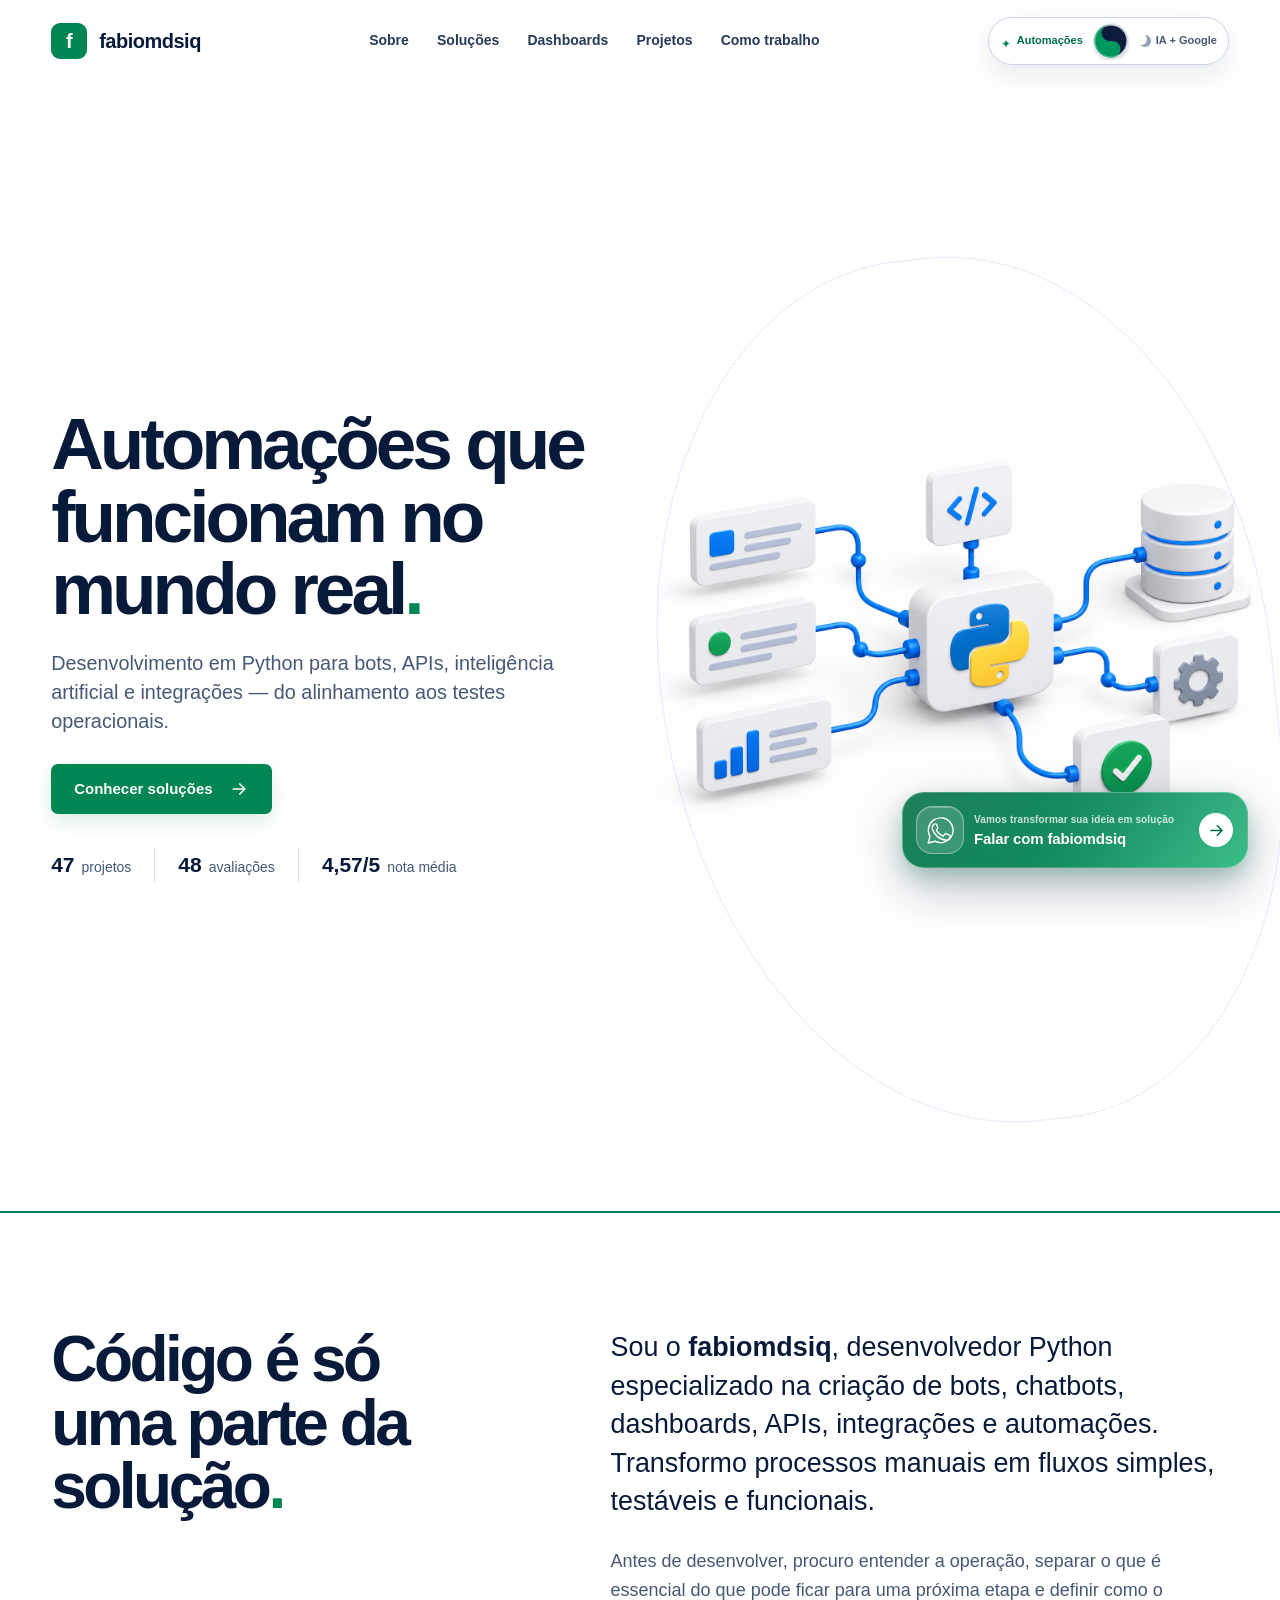
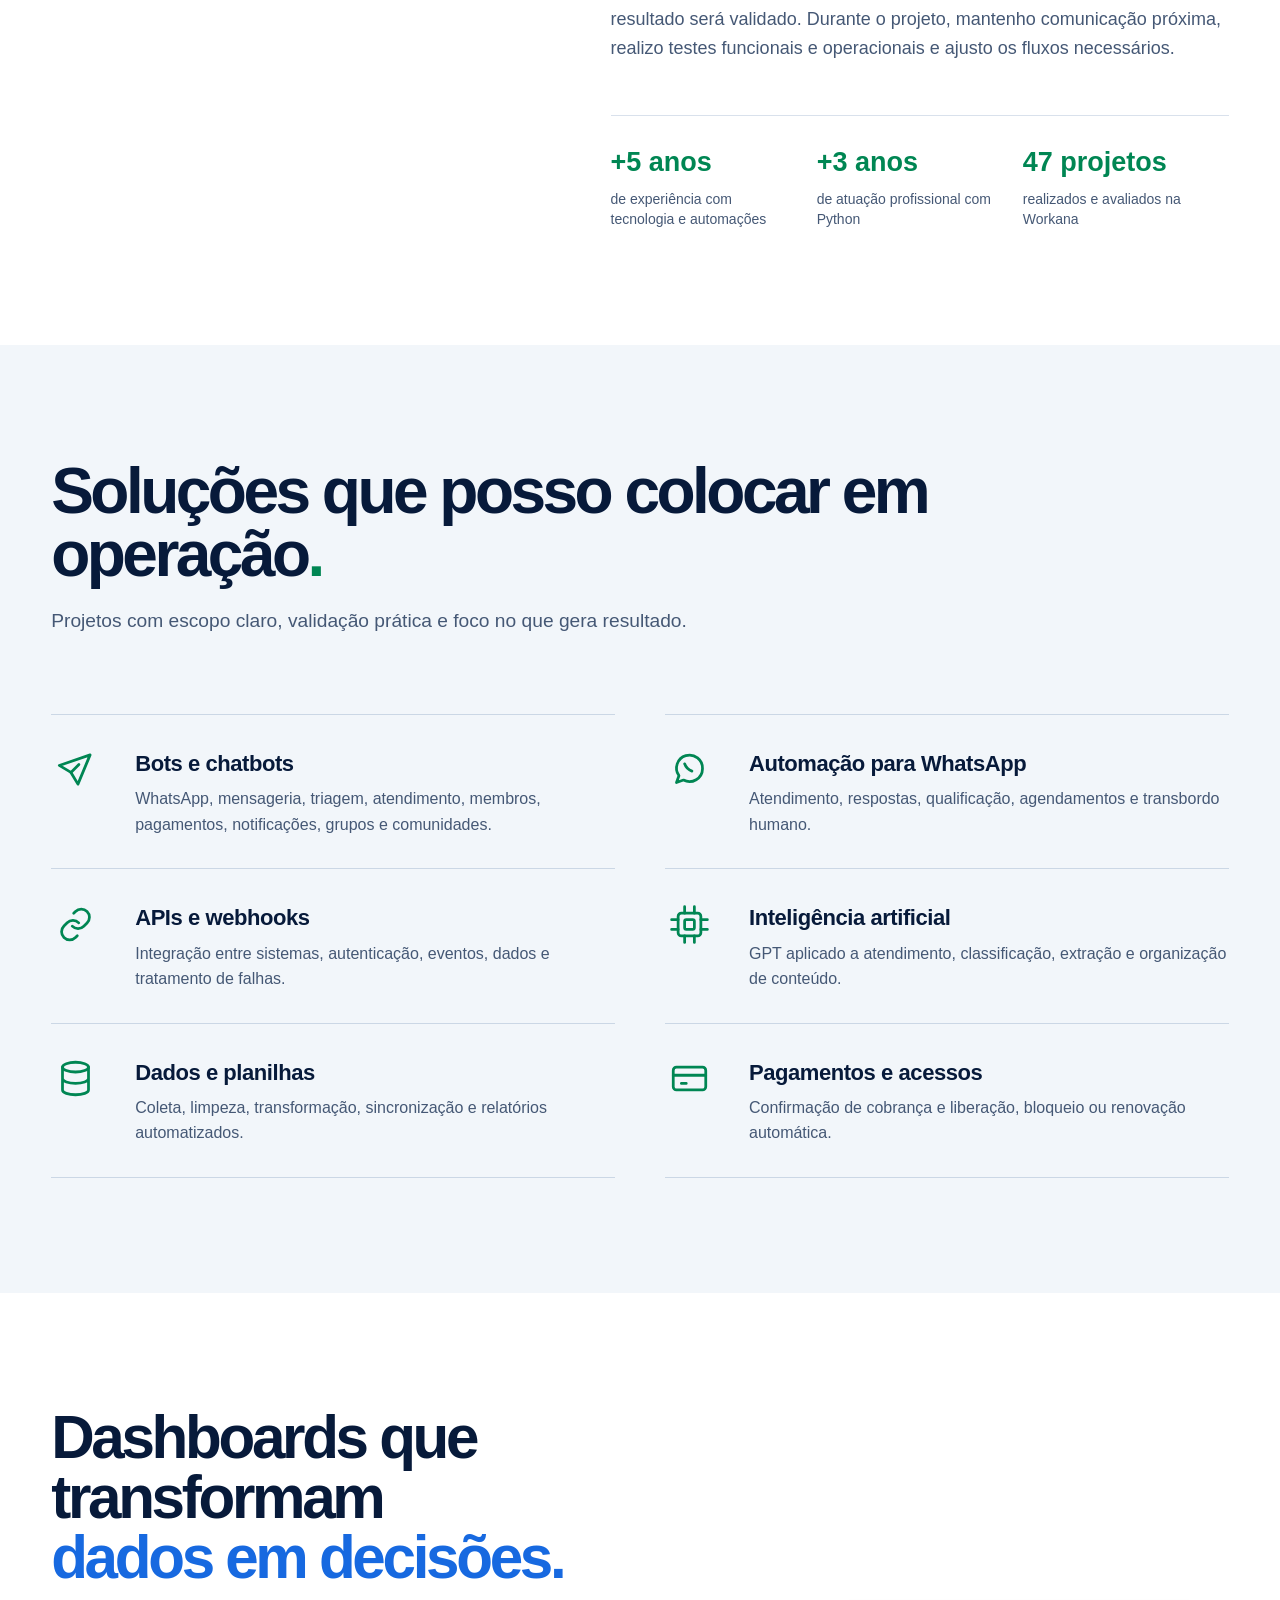
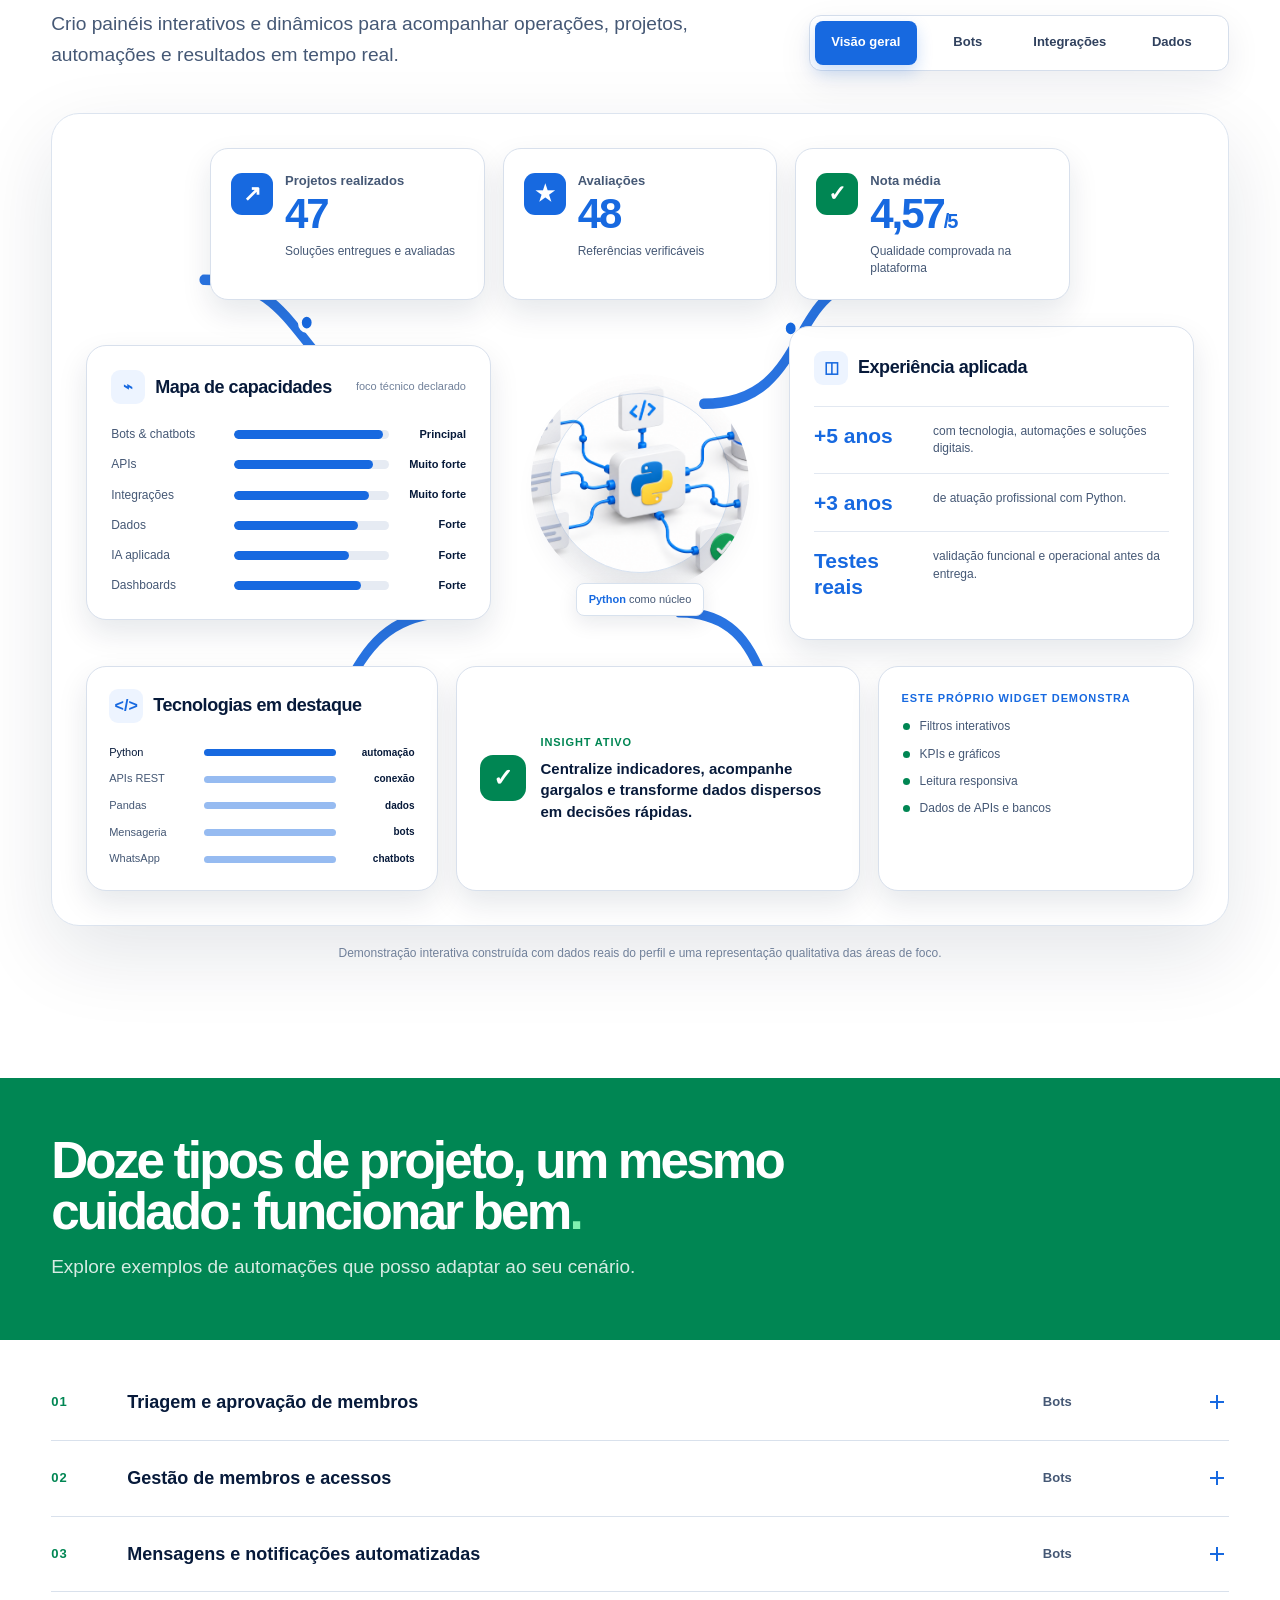
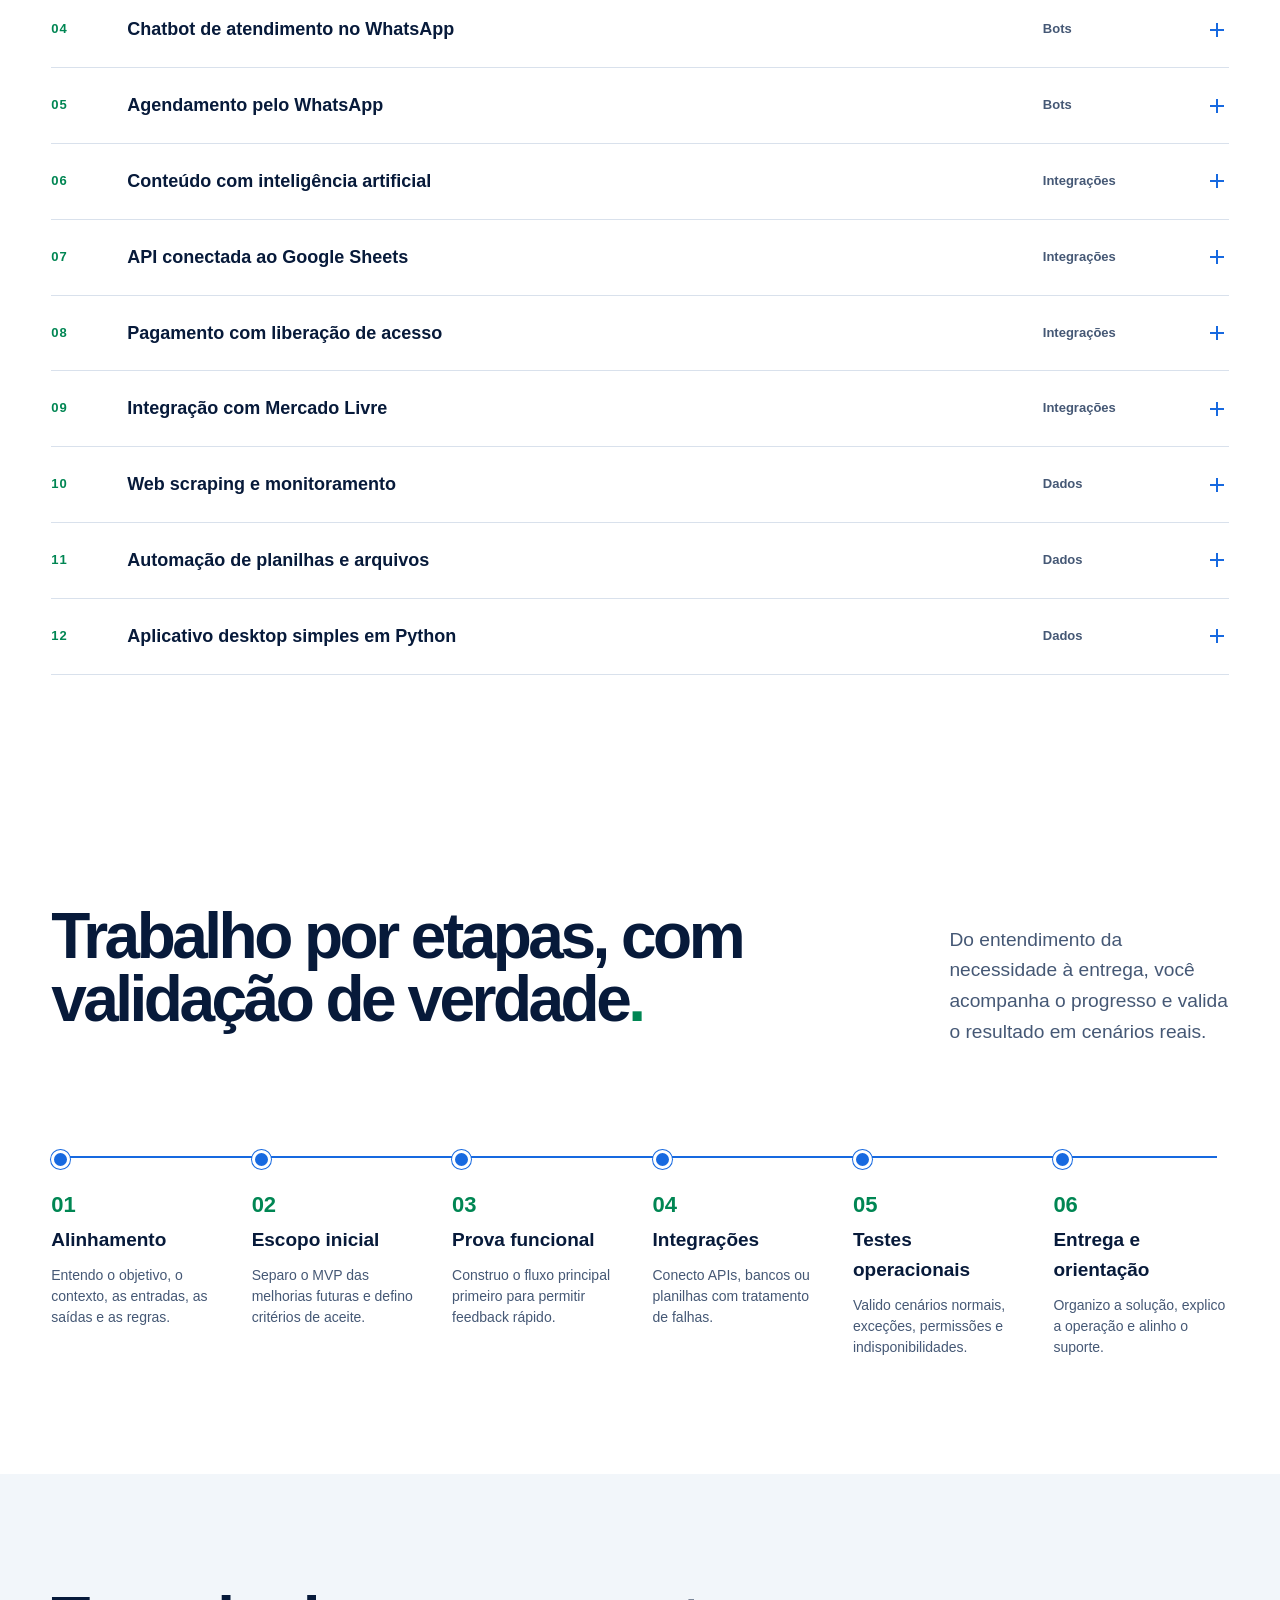
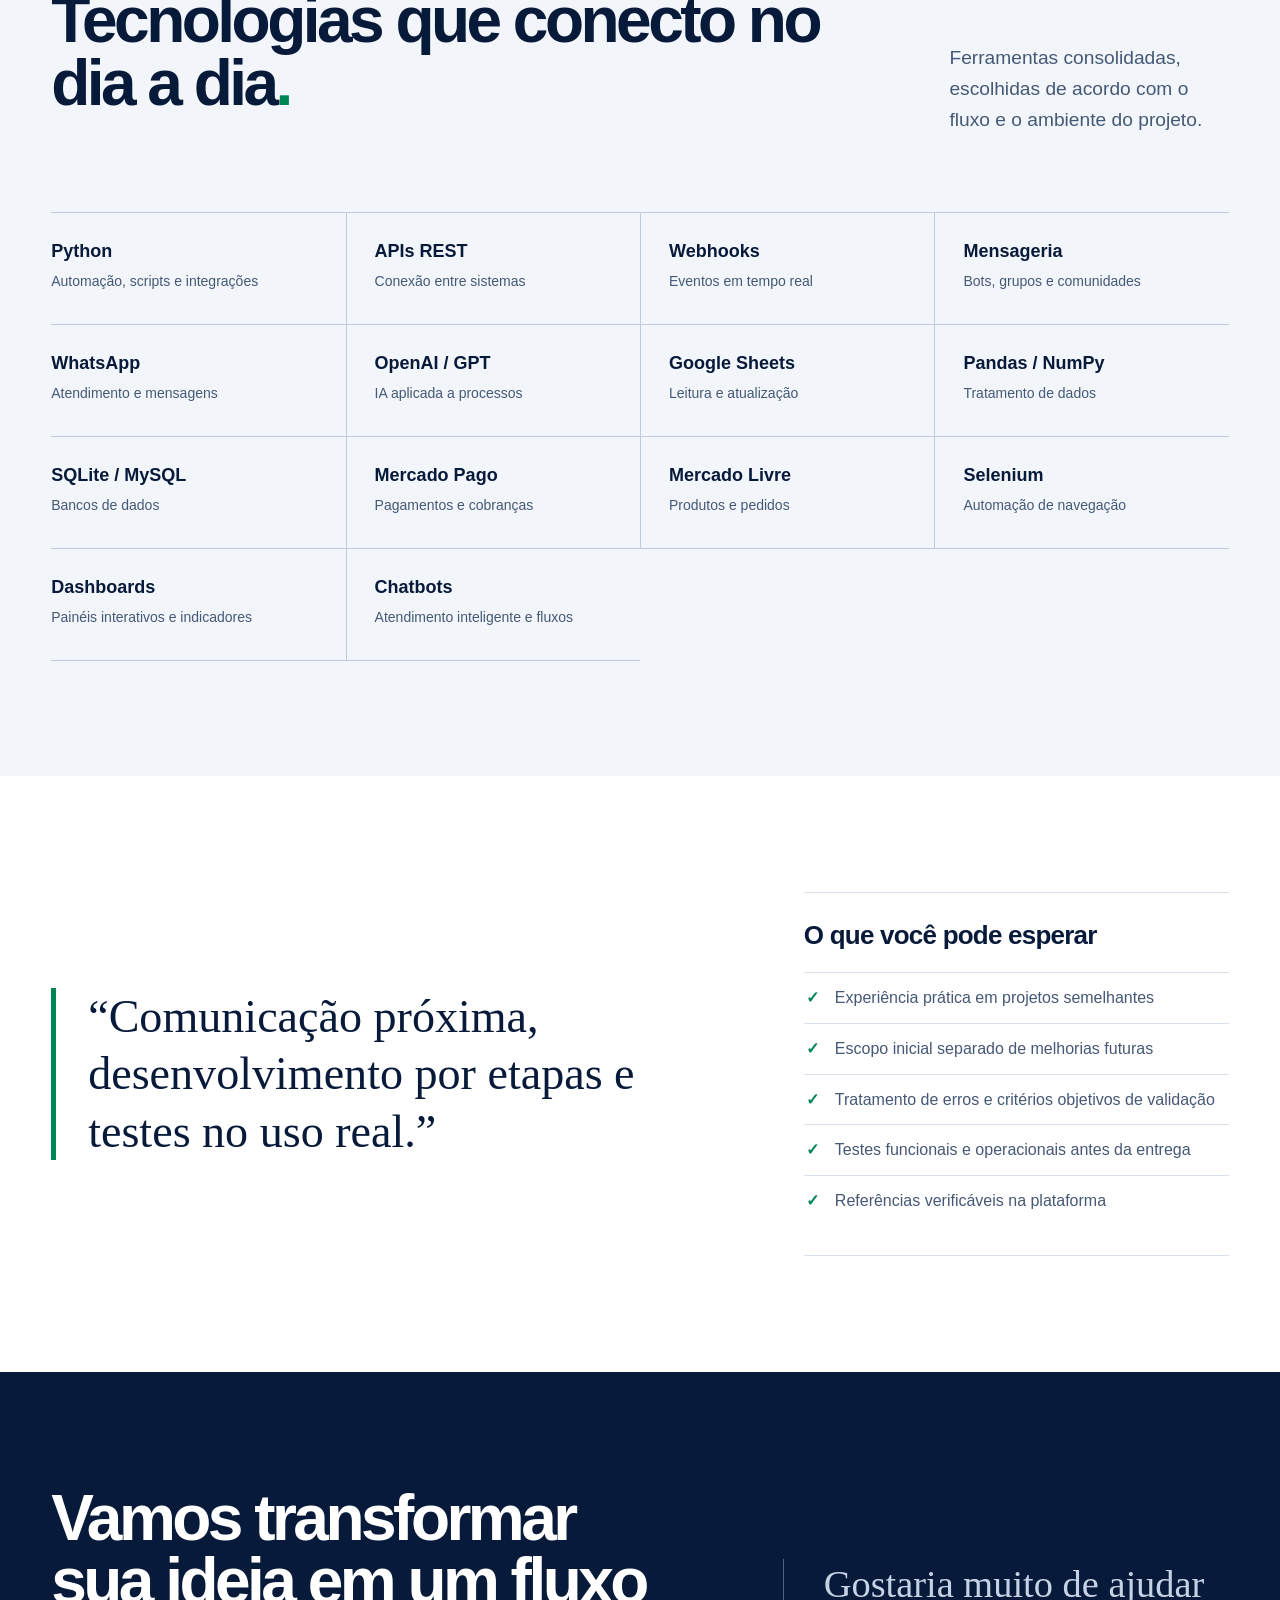
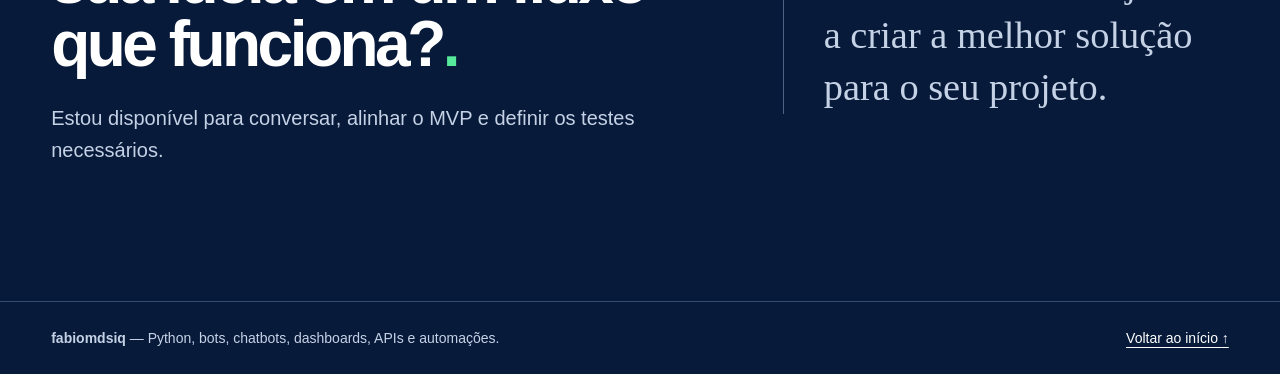
==== commit 2cce7e58: "Remove referencias ao Telegram do portfolio" ====
--- a/index.html
+++ b/index.html
@@ -109,7 +109,7 @@
           <div class="solution-list">
             <article class="solution-item reveal">
               <div class="line-icon" aria-hidden="true"><svg viewBox="0 0 24 24"><path d="m21 3-7.5 18-4.3-7.2L2 9.5 21 3Z"/><path d="m9.2 13.8 4.9-4.9"/></svg></div>
-              <div><h3>Bots e chatbots</h3><p>Telegram, WhatsApp, triagem, atendimento, membros, pagamentos, notificações, grupos e canais.</p></div>
+              <div><h3>Bots e chatbots</h3><p>WhatsApp, mensageria, triagem, atendimento, membros, pagamentos, notificações, grupos e comunidades.</p></div>
             </article>
             <article class="solution-item reveal" data-delay="50">
               <div class="line-icon" aria-hidden="true"><svg viewBox="0 0 24 24"><path d="M20 11.5a8 8 0 0 1-11.7 7L4 20l1.5-4.2A8 8 0 1 1 20 11.5Z"/><path d="M9 8.5c.8 2.3 2.2 3.7 4.5 4.5"/></svg></div>
@@ -211,7 +211,7 @@
                   <li class="is-highlighted" data-area="bots"><span>Python</span><i></i><b>automação</b></li>
                   <li data-area="integracoes"><span>APIs REST</span><i></i><b>conexão</b></li>
                   <li data-area="dados"><span>Pandas</span><i></i><b>dados</b></li>
-                  <li data-area="bots"><span>Telegram</span><i></i><b>bots</b></li>
+                  <li data-area="bots"><span>Mensageria</span><i></i><b>bots</b></li>
                   <li data-area="bots"><span>WhatsApp</span><i></i><b>chatbots</b></li>
                 </ul>
               </article>
@@ -250,21 +250,21 @@
         <div class="container project-list" data-project-list>
           <article class="project-row reveal" data-category="bots">
             <button class="project-summary" type="button" aria-expanded="false">
-              <span class="project-number">01</span><span class="project-name">Triagem e aprovação no Telegram</span><span class="project-category">Bots</span><span class="project-toggle" aria-hidden="true"></span>
-            </button>
-            <div class="project-details"><div><p>Recebe novos usuários, faz perguntas, valida respostas, aprova ou encaminha para análise humana e registra decisões.</p><div><div class="tag-list"><span>Telegram bot</span><span>Chatbot</span><span>Python</span></div><ul><li>Formulário e regras de triagem</li><li>Alertas administrativos</li><li>Planilha ou banco de dados</li><li>Logs de decisão</li></ul></div></div></div>
+              <span class="project-number">01</span><span class="project-name">Triagem e aprovação de membros</span><span class="project-category">Bots</span><span class="project-toggle" aria-hidden="true"></span>
+            </button>
+            <div class="project-details"><div><p>Recebe novos usuários, faz perguntas, valida respostas, aprova ou encaminha para análise humana e registra decisões.</p><div><div class="tag-list"><span>Bot de mensageria</span><span>Chatbot</span><span>Python</span></div><ul><li>Formulário e regras de triagem</li><li>Alertas administrativos</li><li>Planilha ou banco de dados</li><li>Logs de decisão</li></ul></div></div></div>
           </article>
           <article class="project-row reveal" data-category="bots integracoes">
             <button class="project-summary" type="button" aria-expanded="false">
-              <span class="project-number">02</span><span class="project-name">Gestão de membros no Telegram</span><span class="project-category">Bots</span><span class="project-toggle" aria-hidden="true"></span>
-            </button>
-            <div class="project-details"><div><p>Cadastra membros, verifica pagamentos, libera links, avisa sobre vencimentos e controla inadimplência.</p><div><div class="tag-list"><span>Telegram bot</span><span>Pagamentos</span><span>Webhooks</span></div><ul><li>Mercado Pago ou Pix</li><li>Controle de acesso</li><li>Comandos administrativos</li><li>Alertas de renovação</li></ul></div></div></div>
+              <span class="project-number">02</span><span class="project-name">Gestão de membros e acessos</span><span class="project-category">Bots</span><span class="project-toggle" aria-hidden="true"></span>
+            </button>
+            <div class="project-details"><div><p>Cadastra membros, verifica pagamentos, libera links, avisa sobre vencimentos e controla inadimplência.</p><div><div class="tag-list"><span>Bot de mensageria</span><span>Pagamentos</span><span>Webhooks</span></div><ul><li>Mercado Pago ou Pix</li><li>Controle de acesso</li><li>Comandos administrativos</li><li>Alertas de renovação</li></ul></div></div></div>
           </article>
           <article class="project-row reveal" data-category="bots">
             <button class="project-summary" type="button" aria-expanded="false">
-              <span class="project-number">03</span><span class="project-name">Mensagens e notificações no Telegram</span><span class="project-category">Bots</span><span class="project-toggle" aria-hidden="true"></span>
-            </button>
-            <div class="project-details"><div><p>Copia, filtra ou encaminha mensagens entre grupos e canais, com filas, horários e controle de falhas.</p><div><div class="tag-list"><span>Telegram bot</span><span>Automação</span><span>Filas</span></div><ul><li>Filtros e regras</li><li>Agendamentos</li><li>Novas tentativas</li><li>Painel ou comandos básicos</li></ul></div></div></div>
+              <span class="project-number">03</span><span class="project-name">Mensagens e notificações automatizadas</span><span class="project-category">Bots</span><span class="project-toggle" aria-hidden="true"></span>
+            </button>
+            <div class="project-details"><div><p>Copia, filtra ou encaminha mensagens entre grupos e canais, com filas, horários e controle de falhas.</p><div><div class="tag-list"><span>Bot de mensageria</span><span>Automação</span><span>Filas</span></div><ul><li>Filtros e regras</li><li>Agendamentos</li><li>Novas tentativas</li><li>Painel ou comandos básicos</li></ul></div></div></div>
           </article>
           <article class="project-row reveal" data-category="bots integracoes">
             <button class="project-summary" type="button" aria-expanded="false">
@@ -352,7 +352,7 @@
             <li><strong>Python</strong><span>Automação, scripts e integrações</span></li>
             <li><strong>APIs REST</strong><span>Conexão entre sistemas</span></li>
             <li><strong>Webhooks</strong><span>Eventos em tempo real</span></li>
-            <li><strong>Telegram</strong><span>Bots, grupos e canais</span></li>
+            <li><strong>Mensageria</strong><span>Bots, grupos e comunidades</span></li>
             <li><strong>WhatsApp</strong><span>Atendimento e mensagens</span></li>
             <li><strong>OpenAI / GPT</strong><span>IA aplicada a processos</span></li>
             <li><strong>Google Sheets</strong><span>Leitura e atualização</span></li>
